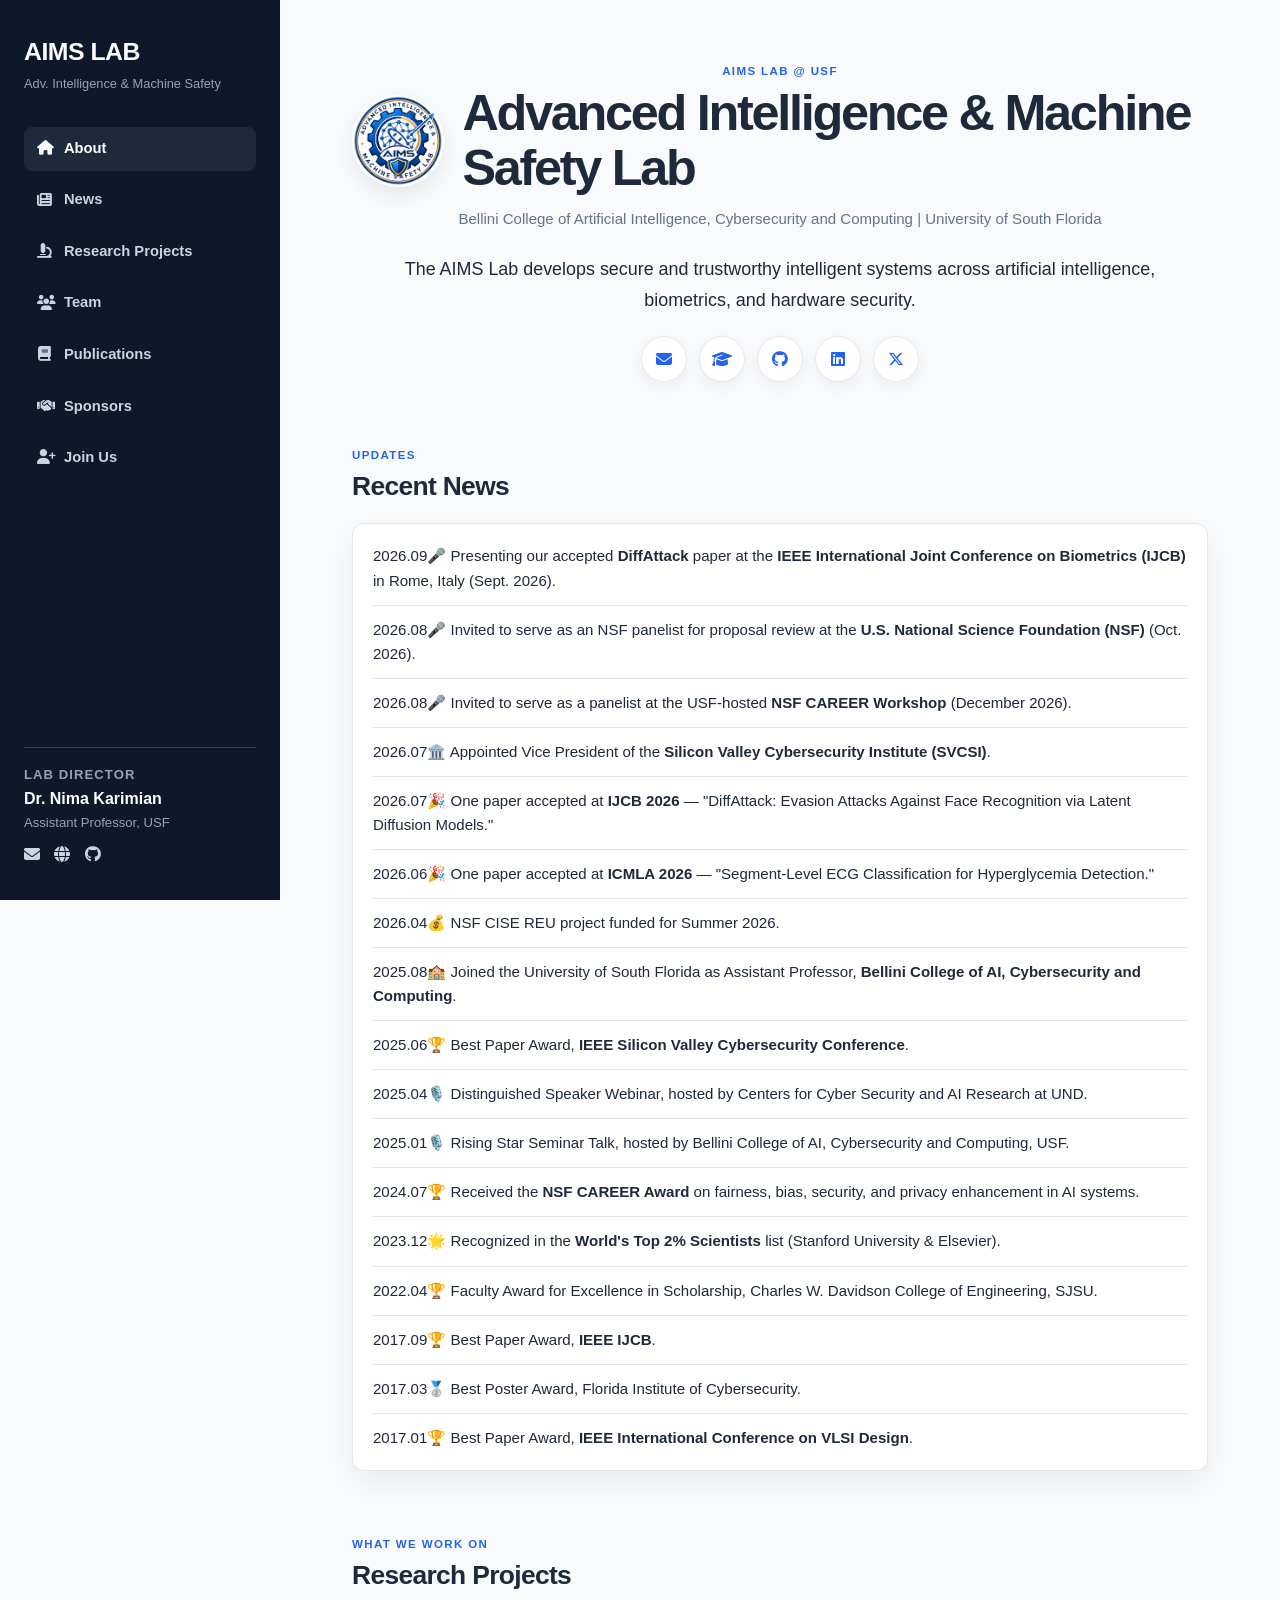
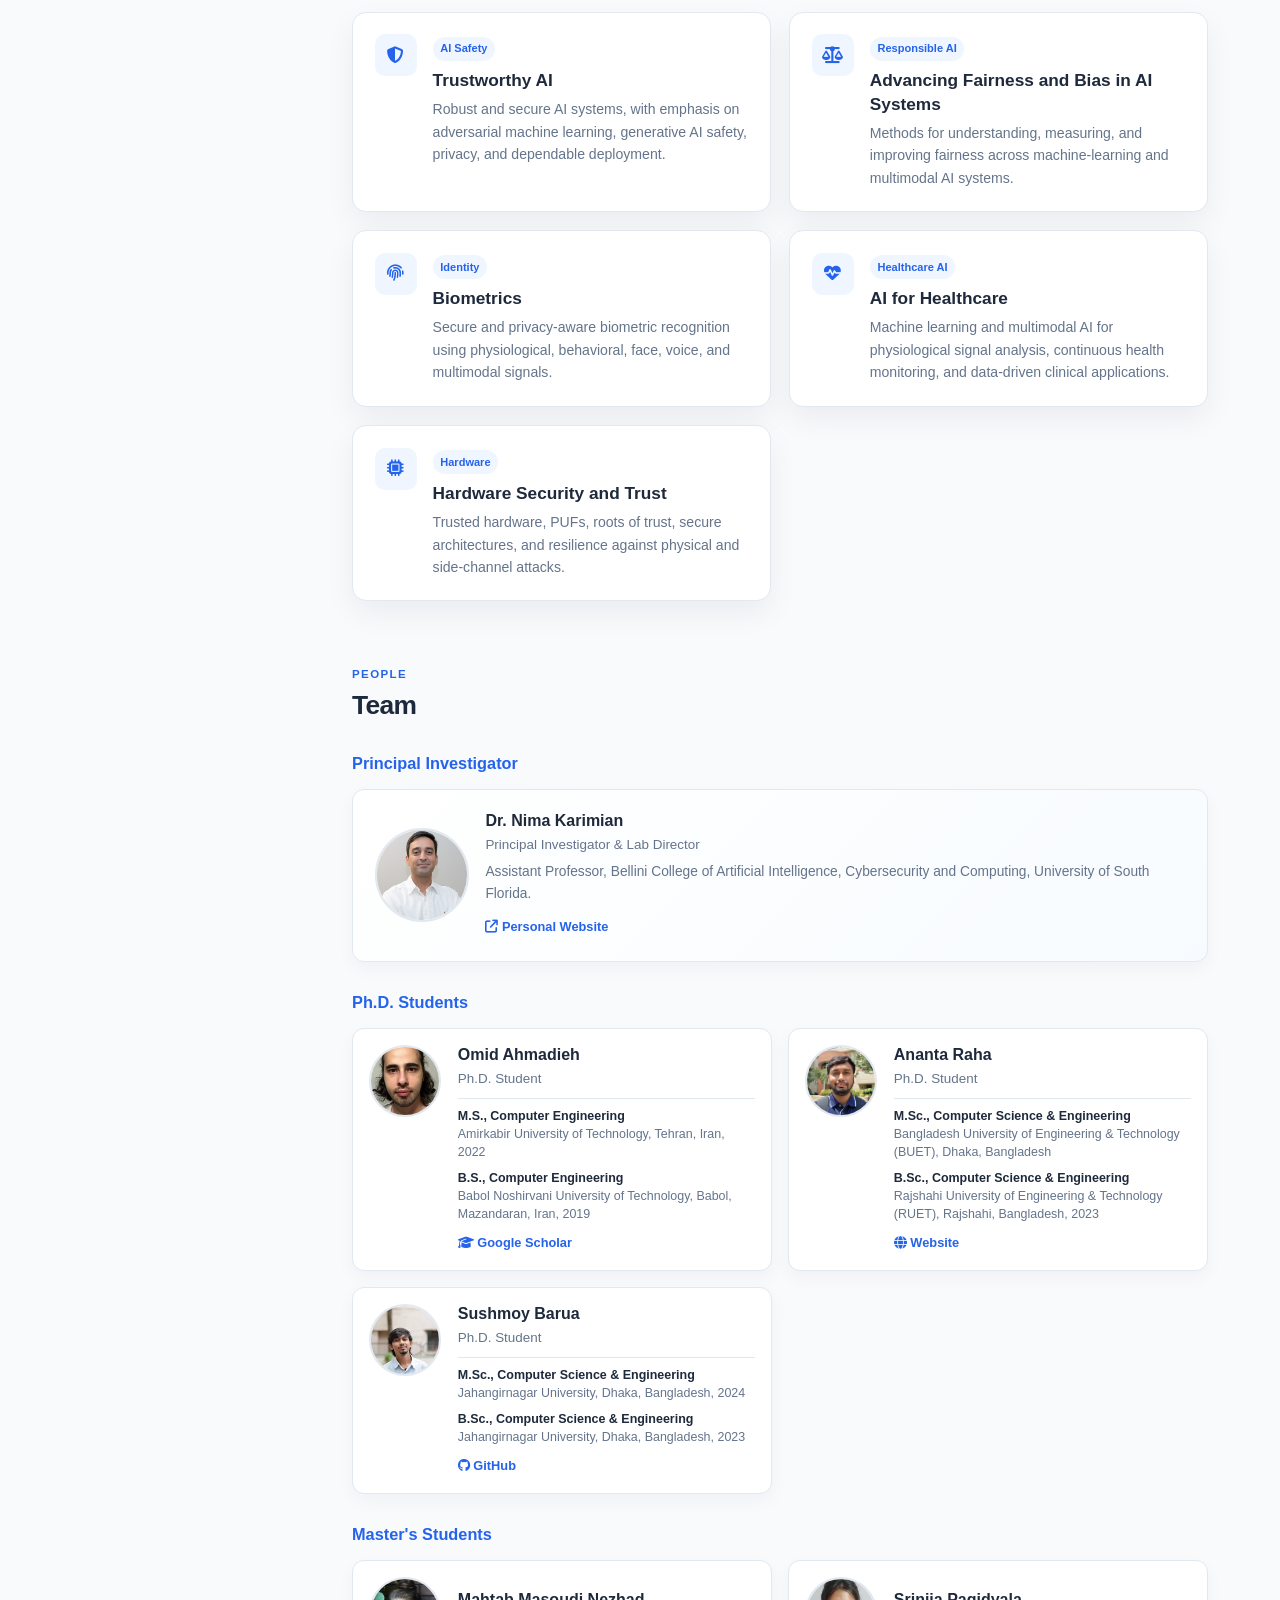
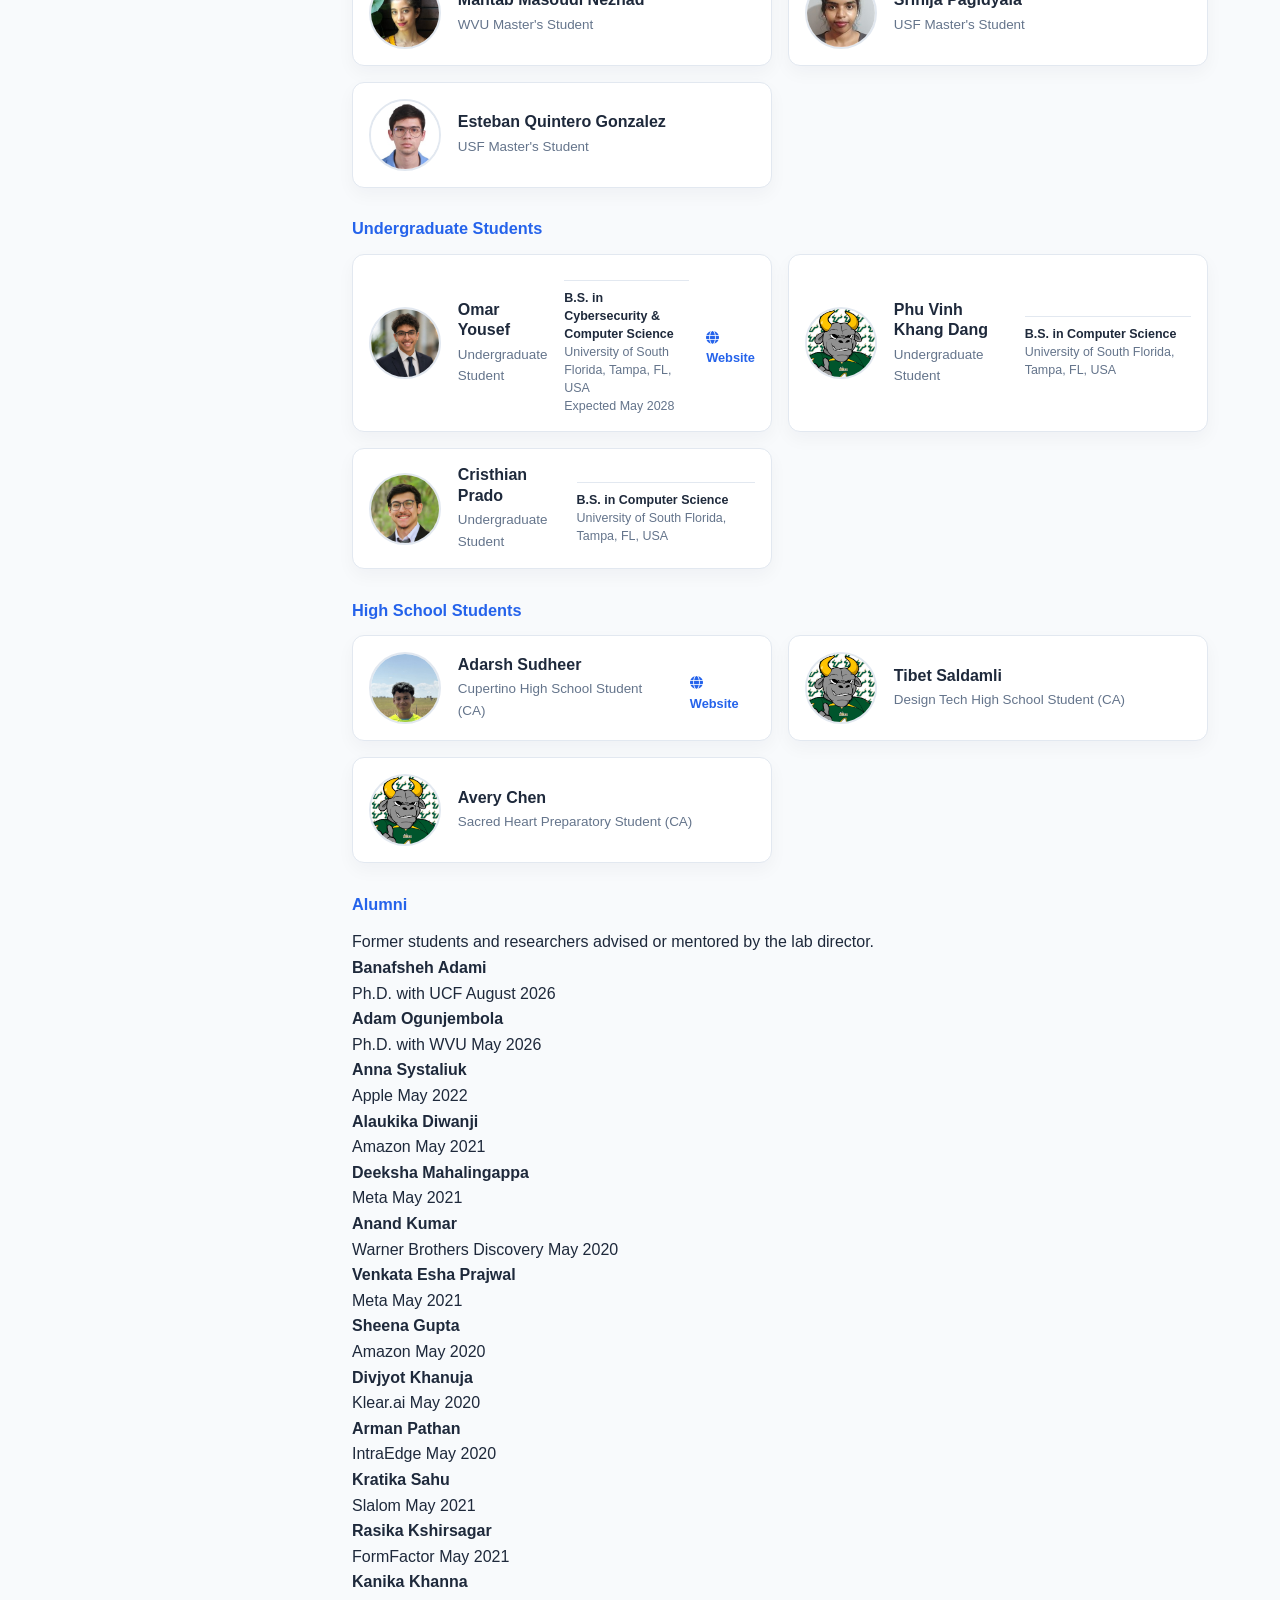
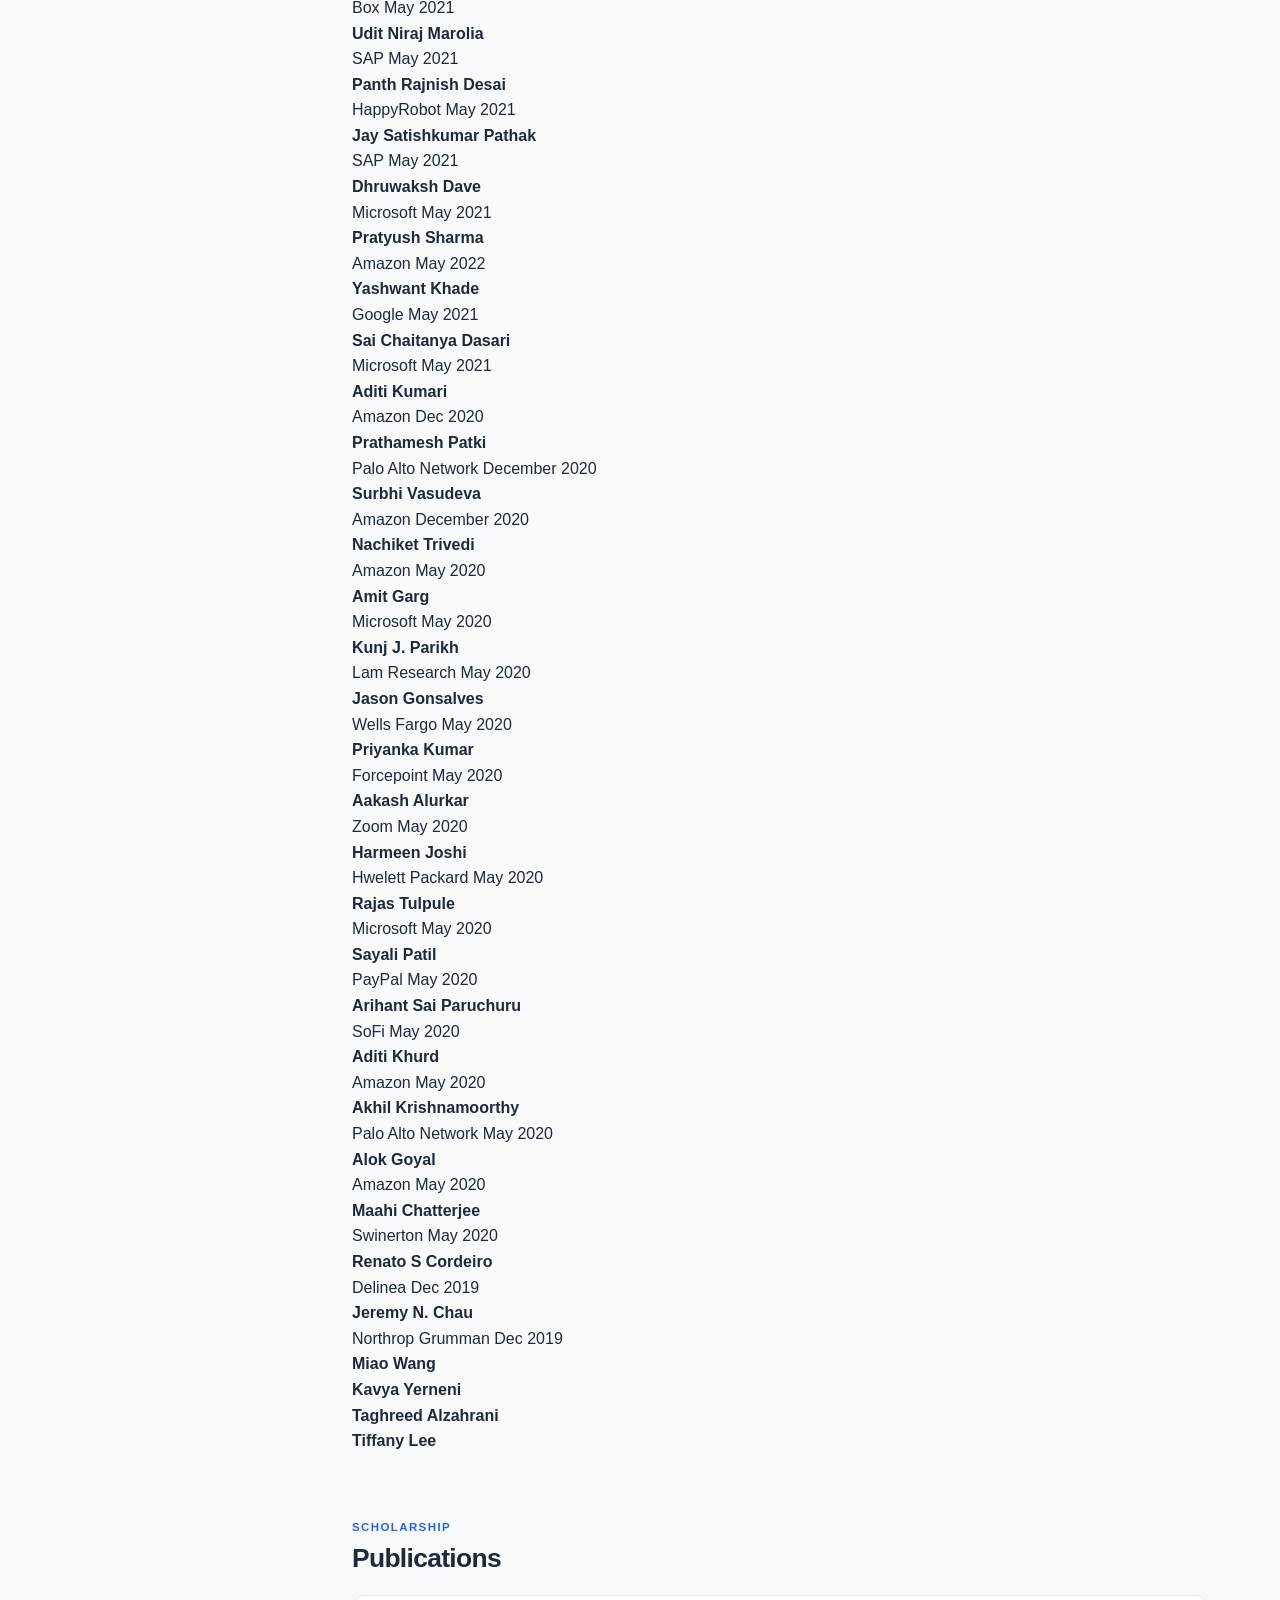
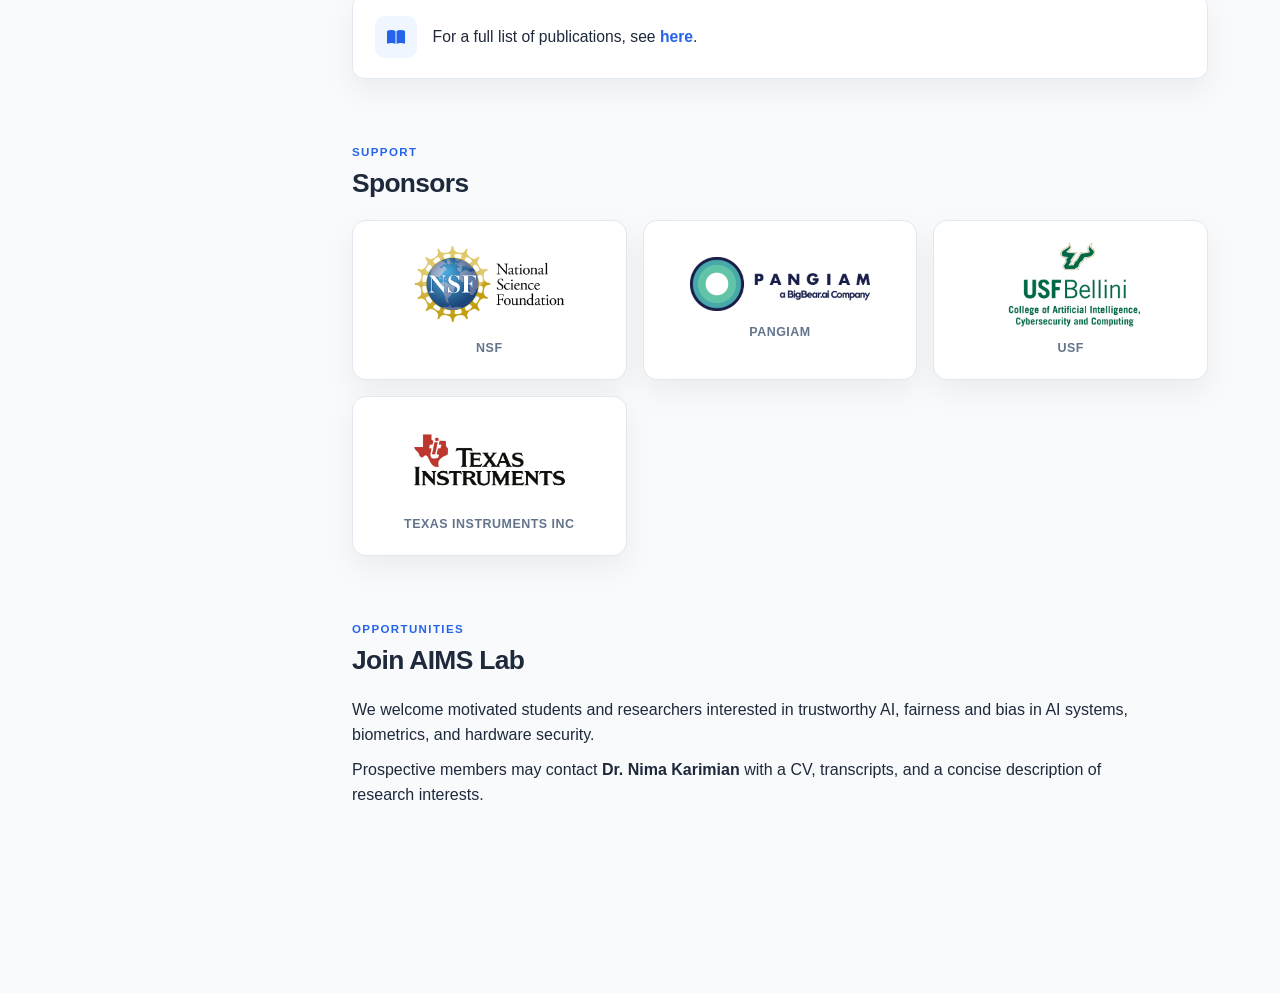
==== index.html @ 018aaa6a "Add website link for Adarsh Sudheer Added a link to Adarsh Sudheer's personal website in the profile" ====
<!DOCTYPE html>
<html lang="en">
<head>
  <meta charset="UTF-8" />
  <meta name="viewport" content="width=device-width, initial-scale=1.0" />
  <title>AIMS Lab | Advanced Intelligence & Machine Safety Lab</title>
  <meta name="description" content="AIMS Lab at the University of South Florida — research in trustworthy AI, AI fairness, biometrics, and hardware security." />
  <link rel="canonical" href="https://aimsgroups.github.io/" />
  <link rel="stylesheet" href="style.css" />
  <link rel="stylesheet" href="https://cdnjs.cloudflare.com/ajax/libs/font-awesome/6.5.0/css/all.min.css" />
</head>
<body>
  <aside class="sidebar">
    <div>
      <div class="brand">
        <h2>AIMS LAB</h2>
        <p>Adv. Intelligence &amp; Machine Safety</p>
      </div>

      <nav class="nav-menu">
        <a href="#about" class="active"><i class="fa-solid fa-house"></i> About</a>
        <a href="#news"><i class="fa-solid fa-newspaper"></i> News</a>
        <a href="#research"><i class="fa-solid fa-microscope"></i> Research Projects</a>
        <a href="#team"><i class="fa-solid fa-users"></i> Team</a>
        <a href="#publications"><i class="fa-solid fa-book"></i> Publications</a>
        <a href="#sponsors"><i class="fa-solid fa-handshake"></i> Sponsors</a>
        <a href="#join"><i class="fa-solid fa-user-plus"></i> Join Us</a>
      </nav>
    </div>

    <div class="pi-card">
      <p class="pi-title">LAB DIRECTOR</p>
      <h3>Dr. Nima Karimian</h3>
      <p>Assistant Professor, USF</p>
      <div class="pi-links">
        <a href="mailto:nkarimian@usf.edu" title="Email"><i class="fa-solid fa-envelope"></i></a>
        <a href="https://karimiannima.github.io/" target="_blank" rel="noopener" title="Website"><i class="fa-solid fa-globe"></i></a>
        <a href="https://github.com/karimiannima" target="_blank" rel="noopener" title="GitHub"><i class="fa-brands fa-github"></i></a>
      </div>
    </div>
  </aside>

  <main class="main-content">
    <section id="about" class="section hero-section">
      <p class="eyebrow">AIMS LAB @ USF</p>
    
      <div class="hero-title-row">
        <img
          src="assets/Logo.png"
          alt="AIMS Lab circular logo"
          class="hero-title-logo"
        />
        <h1 class="page-title">Advanced Intelligence &amp; Machine Safety Lab</h1>
      </div>
    
      <p class="institution">
        Bellini College of Artificial Intelligence, Cybersecurity and Computing |
        University of South Florida
      </p>
    
      <p class="lead-text">
        The AIMS Lab develops secure and trustworthy intelligent systems across
        artificial intelligence, biometrics, and hardware security.
      </p>
    
      <div class="socials">
        <a href="mailto:nkarimian@usf.edu" title="Email">
          <i class="fa-solid fa-envelope"></i>
        </a>
    
        <a href="https://scholar.google.com/citations?user=g5M7N9UAAAAJ&hl=en&oi=ao/"
           target="_blank"
           rel="noopener"
           title="Google Scholar">
          <i class="fa-solid fa-graduation-cap"></i>
        </a>
    
        <a href="https://github.com/AIMSgroups/"
           target="_blank"
           rel="noopener"
           title="GitHub">
          <i class="fa-brands fa-github"></i>
        </a>
    
        <a href="https://www.linkedin.com/in/nima-karimian-2966ba53/"
           target="_blank"
           rel="noopener"
           title="LinkedIn">
          <i class="fa-brands fa-linkedin"></i>
        </a>
    
        <a href="https://x.com/"
           target="_blank"
           rel="noopener"
           title="X / Twitter">
          <i class="fa-brands fa-x-twitter"></i>
        </a>
      </div>
    </section>
    
    <section id="news" class="section">
      <div class="section-heading">
        <span class="section-kicker">Updates</span>
        <h2>Recent News</h2>
      </div>
      <ul class="news-list">
          <li><span class="news-date">2026.09</span>🎤 Presenting our accepted <b>DiffAttack</b> paper at the <b>IEEE International Joint Conference on Biometrics (IJCB)</b> in Rome, Italy (Sept. 2026).</li>
          <li><span class="news-date">2026.08</span>🎤 Invited to serve as an NSF panelist for proposal review at the <b>U.S. National Science Foundation (NSF)</b> (Oct. 2026).</li>
          <li><span class="news-date">2026.08</span>🎤 Invited to serve as a panelist at the USF-hosted <b>NSF CAREER Workshop</b> (December 2026).</li>
          <li><span class="news-date">2026.07</span>🏛️ Appointed Vice President of the <b>Silicon Valley Cybersecurity Institute (SVCSI)</b>.</li>
          <li><span class="news-date">2026.07</span>🎉 One paper accepted at <b>IJCB 2026</b> — "DiffAttack: Evasion Attacks Against Face Recognition via Latent Diffusion Models."</li>
          <li><span class="news-date">2026.06</span>🎉 One paper accepted at <b>ICMLA 2026</b> — "Segment-Level ECG Classification for Hyperglycemia Detection."</li>
          <li><span class="news-date">2026.04</span>💰 NSF CISE REU project funded for Summer 2026.</li>
          <li><span class="news-date">2025.08</span>🏫 Joined the University of South Florida as Assistant Professor, <b>Bellini College of AI, Cybersecurity and Computing</b>.</li>
          <li><span class="news-date">2025.06</span>🏆 Best Paper Award, <b>IEEE Silicon Valley Cybersecurity Conference</b>.</li>
          <li><span class="news-date">2025.04</span>🎙️ Distinguished Speaker Webinar, hosted by Centers for Cyber Security and AI Research at UND.</li>
          <li><span class="news-date">2025.01</span>🎙️ Rising Star Seminar Talk, hosted by Bellini College of AI, Cybersecurity and Computing, USF.</li>
          <li><span class="news-date">2024.07</span>🏆 Received the <b>NSF CAREER Award</b> on fairness, bias, security, and privacy enhancement in AI systems.</li>
          <li><span class="news-date">2023.12</span>🌟 Recognized in the <b>World's Top 2% Scientists</b> list (Stanford University & Elsevier).</li>
          <li><span class="news-date">2022.04</span>🏆 Faculty Award for Excellence in Scholarship, Charles W. Davidson College of Engineering, SJSU.</li>
          <li><span class="news-date">2017.09</span>🏆 Best Paper Award, <b>IEEE IJCB</b>.</li>
          <li><span class="news-date">2017.03</span>🥈 Best Poster Award, Florida Institute of Cybersecurity.</li>
          <li><span class="news-date">2017.01</span>🏆 Best Paper Award, <b>IEEE International Conference on VLSI Design</b>.</li>
      </ul>
    </section>

    <section id="research" class="section">
      <div class="section-heading">
        <span class="section-kicker">What we work on</span>
        <h2>Research Projects</h2>
      </div>
      <div class="research-grid">
        <article class="research-card">
          <div class="research-icon"><i class="fa-solid fa-shield-halved"></i></div>
          <div>
            <span class="badge">AI Safety</span>
            <h3>Trustworthy AI</h3>
            <p>Robust and secure AI systems, with emphasis on adversarial machine learning, generative AI safety, privacy, and dependable deployment.</p>
          </div>
        </article>

        <article class="research-card">
          <div class="research-icon"><i class="fa-solid fa-scale-balanced"></i></div>
          <div>
            <span class="badge">Responsible AI</span>
            <h3>Advancing Fairness and Bias in AI Systems</h3>
            <p>Methods for understanding, measuring, and improving fairness across machine-learning and multimodal AI systems.</p>
          </div>
        </article>

        <article class="research-card">
          <div class="research-icon"><i class="fa-solid fa-fingerprint"></i></div>
          <div>
            <span class="badge">Identity</span>
            <h3>Biometrics</h3>
            <p>Secure and privacy-aware biometric recognition using physiological, behavioral, face, voice, and multimodal signals.</p>
          </div>
        </article>

          <article class="research-card">
            <div class="research-icon"><i class="fa-solid fa-heart-pulse"></i></div>
            <div>
              <span class="badge">Healthcare AI</span>
              <h3>AI for Healthcare</h3>
              <p>Machine learning and multimodal AI for physiological signal analysis, continuous health monitoring, and data-driven clinical applications.</p>
            </div>
          </article>

        <article class="research-card">
          <div class="research-icon"><i class="fa-solid fa-microchip"></i></div>
          <div>
            <span class="badge">Hardware</span>
            <h3>Hardware Security and Trust</h3>
            <p>Trusted hardware, PUFs, roots of trust, secure architectures, and resilience against physical and side-channel attacks.</p>
          </div>
        </article>
      </div>
    </section>

    <section id="team" class="section">
      <div class="section-heading">
        <span class="section-kicker">People</span>
        <h2>Team</h2>
      </div>

      <h3 class="subsection-title">Principal Investigator</h3>
      <article class="profile-card pi-profile">
        <img src="assets/nima-karimian.jpg" alt="Dr. Nima Karimian" class="member-photo member-photo-large" onerror="this.src='assets/placeholder.jpg'" />
        <div class="member-info">
          <h3>Dr. Nima Karimian</h3>
          <p class="member-role">Principal Investigator &amp; Lab Director</p>
          <p class="member-bio">Assistant Professor, Bellini College of Artificial Intelligence, Cybersecurity and Computing, University of South Florida.</p>
          <a href="https://karimiannima.github.io/" target="_blank" rel="noopener" class="member-link"><i class="fa-solid fa-arrow-up-right-from-square"></i> Personal Website</a>
        </div>
      </article>

      <h3 class="subsection-title">Ph.D. Students</h3>
      <div class="team-grid phd-grid">
        <article class="profile-card student-profile-card">
          <img src="assets/omid.jpg" alt="Omid Ahmadieh" class="member-photo" onerror="this.src='assets/placeholder.jpg'" />
          <div class="member-info">
            <h3>Omid Ahmadieh</h3>
            <p class="member-role">Ph.D. Student</p>
            <div class="member-education">
              <p><strong>M.S., Computer Engineering</strong><br>Amirkabir University of Technology, Tehran, Iran, 2022</p>
              <p><strong>B.S., Computer Engineering</strong><br>Babol Noshirvani University of Technology, Babol, Mazandaran, Iran, 2019</p>
            </div>
            <div class="member-links">
              <a href="https://scholar.google.com/citations?user=qTDYj0QAAAAJ&hl=en&oi=ao" target="_blank" rel="noopener" class="member-link">
                <i class="fa-solid fa-graduation-cap"></i> Google Scholar
              </a>
            </div>
          </div>
        </article>

        <article class="profile-card student-profile-card">
          <img src="assets/AnantaRaha.jpg" alt="Ananta Raha" class="member-photo" onerror="this.src='assets/placeholder.jpg'" />
          <div class="member-info">
            <h3>Ananta Raha</h3>
            <p class="member-role">Ph.D. Student</p>
            <div class="member-education">
              <p><strong>M.Sc., Computer Science &amp; Engineering</strong><br>Bangladesh University of Engineering &amp; Technology (BUET), Dhaka, Bangladesh </p>
              <p><strong>B.Sc., Computer Science &amp; Engineering</strong><br>Rajshahi University of Engineering &amp; Technology (RUET), Rajshahi, Bangladesh, 2023</p>
            </div>
            <div class="member-links">
              <a href="https://anantaraha.com/" target="_blank" rel="noopener" class="member-link">
                <i class="fa-solid fa-globe"></i> Website
              </a>
            </div>
          </div>
        </article>

        <article class="profile-card student-profile-card">
          <img src="assets/sushmoy.jpg" alt="Sushmoy Barua" class="member-photo" onerror="this.src='assets/placeholder.jpg'" />
          <div class="member-info">
            <h3>Sushmoy Barua</h3>
            <p class="member-role">Ph.D. Student</p>
            <div class="member-education">
              <p><strong>M.Sc., Computer Science &amp; Engineering</strong><br>Jahangirnagar University, Dhaka, Bangladesh, 2024</p>
              <p><strong>B.Sc., Computer Science &amp; Engineering</strong><br>Jahangirnagar University, Dhaka, Bangladesh, 2023</p>
            </div>
            <div class="member-links">
              <a href="https://github.com/JUCSERahull337" target="_blank" rel="noopener" class="member-link">
                <i class="fa-brands fa-github"></i> GitHub
              </a>
            </div>
          </div>
        </article>
      </div>

      <h3 class="subsection-title">Master's Students</h3>
      <div class="team-grid">
        <article class="profile-card">
          <img src="assets/mahtab.jpg" alt="Mahtab Masoudi Nezhad" class="member-photo" onerror="this.src='assets/placeholder.jpg'" />
          <div class="member-info"><h3>Mahtab Masoudi Nezhad</h3><p class="member-role">WVU Master's Student</p></div>
        </article>
        <article class="profile-card">
          <img src="assets/srinija.jpg" alt="Srinija Pagidyala" class="member-photo" onerror="this.src='assets/placeholder.jpg'" />
          <div class="member-info"><h3>Srinija Pagidyala</h3><p class="member-role">USF Master's Student</p></div>
        </article>
        <article class="profile-card">
          <img src="assets/esteban.jpg" alt="Esteban Quintero Gonzalez" class="member-photo" onerror="this.src='assets/placeholder.jpg'" />
          <div class="member-info"><h3>Esteban Quintero Gonzalez</h3><p class="member-role">USF Master's Student</p></div>
        </article>
      </div>


     <h3 class="subsection-title">Undergraduate Students</h3>
      <div class="team-grid">
      
        <article class="profile-card">
          <img src="assets/omar.jpg" alt="Omar Yousef" class="member-photo" onerror="this.src='assets/placeholder.jpg'" />
          <div class="member-info">
            <h3>Omar Yousef</h3>
            <p class="member-role">Undergraduate Student</p>
          </div>
          <div class="member-education">
            <p>
              <strong>B.S. in Cybersecurity &amp; Computer Science</strong><br>
              University of South Florida, Tampa, FL, USA<br>
              Expected May 2028
            </p>
          </div>
          <div class="member-links">
            <a href="https://www.omaryousef.com/" target="_blank" rel="noopener noreferrer" class="member-link">
              <i class="fa-solid fa-globe"></i> Website
            </a>
          </div>
        </article>
      
        <article class="profile-card">
          <img src="assets/mascot.png" alt="Phu Vinh Khang Dang" class="member-photo" onerror="this.src='assets/placeholder.jpg'" />
          <div class="member-info">
            <h3>Phu Vinh Khang Dang</h3>
            <p class="member-role">Undergraduate Student</p>
          </div>
          <div class="member-education">
            <p>
              <strong>B.S. in Computer Science</strong><br>
              University of South Florida, Tampa, FL, USA
            </p>
          </div>
        </article>
      
        <article class="profile-card">
          <img src="assets/Cristhian.jpg" alt="Cristhian Prado" class="member-photo" onerror="this.src='assets/placeholder.jpg'" />
          <div class="member-info">
            <h3>Cristhian Prado</h3>
            <p class="member-role">Undergraduate Student</p>
          </div>
          <div class="member-education">
            <p>
              <strong>B.S. in Computer Science</strong><br>
              University of South Florida, Tampa, FL, USA
            </p>
          </div>
        </article>
      
      </div>

      
      <h3 class="subsection-title">High School Students</h3>
      <div class="team-grid">
        <article class="profile-card">
          <img src="assets/adarsh.jpg" alt="Adarsh Sudheer" class="member-photo" onerror="this.src='assets/placeholder.jpg'" />
          <div class="member-info"><h3>Adarsh Sudheer</h3><p class="member-role">Cupertino High School Student (CA)</p></div>
          <div class="member-links">
              <a href="https://adarshsudheer09.github.io/" target="_blank" rel="noopener" class="member-link">
                <i class="fa-solid fa-globe"></i> Website
              </a>
            </div>
        </article>
        <article class="profile-card">
          <img src="assets/mascot.png" alt="Tibet Saldamli" class="member-photo" onerror="this.src='assets/placeholder.jpg'" />
          <div class="member-info"><h3>Tibet Saldamli</h3><p class="member-role">Design Tech High School Student (CA) </p></div>
        </article>
        <article class="profile-card">
          <img src="assets/mascot.png" alt="Avery Chen" class="member-photo" onerror="this.src='assets/placeholder.jpg'" />
          <div class="member-info"><h3>Avery Chen</h3><p class="member-role">Sacred Heart Preparatory Student (CA)</p></div>
        </article>
      </div>

      <h3 class="subsection-title">Alumni</h3>
      <p class="alumni-intro">Former students and researchers advised or mentored by the lab director.</p>
      <div class="alumni-grid">
        <article class="alumni-card">
          <h4>Banafsheh Adami</h4>
          <div class="alumni-meta">
            <span class="alumni-org">Ph.D. with UCF</span>
            <span class="alumni-date">August 2026</span>
          </div>
        </article>
        <article class="alumni-card">
          <h4>Adam Ogunjembola</h4>
          <div class="alumni-meta">
            <span class="alumni-org">Ph.D. with WVU</span>
            <span class="alumni-date">May 2026</span>
          </div>
        </article>
        <article class="alumni-card">
          <h4>Anna Systaliuk</h4>
          <div class="alumni-meta">
            <span class="alumni-org">Apple</span>
            <span class="alumni-date">May 2022</span>
          </div>
        </article>
        <article class="alumni-card">
          <h4>Alaukika Diwanji</h4>
          <div class="alumni-meta">
            <span class="alumni-org">Amazon</span>
            <span class="alumni-date">May 2021</span>
          </div>
        </article>
        <article class="alumni-card">
          <h4>Deeksha Mahalingappa</h4>
          <div class="alumni-meta">
            <span class="alumni-org">Meta</span>
            <span class="alumni-date">May 2021</span>
          </div>
        </article>
        <article class="alumni-card">
          <h4>Anand Kumar</h4>
          <div class="alumni-meta">
            <span class="alumni-org">Warner Brothers Discovery</span>
            <span class="alumni-date">May 2020</span>
          </div>
        </article>
        <article class="alumni-card">
          <h4>Venkata Esha Prajwal</h4>
          <div class="alumni-meta">
            <span class="alumni-org">Meta</span>
            <span class="alumni-date">May 2021</span>
          </div>
        </article>
        <article class="alumni-card">
          <h4>Sheena Gupta</h4>
          <div class="alumni-meta">
            <span class="alumni-org">Amazon</span>
            <span class="alumni-date">May 2020</span>
          </div>
        </article>
        <article class="alumni-card">
          <h4>Divjyot Khanuja</h4>
          <div class="alumni-meta">
            <span class="alumni-org">Klear.ai</span>
            <span class="alumni-date">May 2020</span>
          </div>
        </article>
        <article class="alumni-card">
          <h4>Arman Pathan</h4>
          <div class="alumni-meta">
            <span class="alumni-org">IntraEdge</span>
            <span class="alumni-date">May 2020</span>
          </div>
        </article>
        <article class="alumni-card">
          <h4>Kratika Sahu</h4>
          <div class="alumni-meta">
            <span class="alumni-org">Slalom</span>
            <span class="alumni-date">May 2021</span>
          </div>
        </article>
        <article class="alumni-card">
          <h4>Rasika Kshirsagar</h4>
          <div class="alumni-meta">
            <span class="alumni-org">FormFactor</span>
            <span class="alumni-date">May 2021</span>
          </div>
        </article>
        <article class="alumni-card">
          <h4>Kanika Khanna</h4>
          <div class="alumni-meta">
            <span class="alumni-org">Box</span>
            <span class="alumni-date">May 2021</span>
          </div>
        </article>
        <article class="alumni-card">
          <h4>Udit Niraj Marolia</h4>
          <div class="alumni-meta">
            <span class="alumni-org">SAP</span>
            <span class="alumni-date">May 2021</span>
          </div>
        </article>
        <article class="alumni-card">
          <h4>Panth Rajnish Desai</h4>
          <div class="alumni-meta">
            <span class="alumni-org">HappyRobot</span>
            <span class="alumni-date">May 2021</span>
          </div>
        </article>
        <article class="alumni-card">
          <h4>Jay Satishkumar Pathak</h4>
          <div class="alumni-meta">
            <span class="alumni-org">SAP</span>
            <span class="alumni-date">May 2021</span>
          </div>
        </article>
        <article class="alumni-card">
          <h4>Dhruwaksh Dave</h4>
          <div class="alumni-meta">
            <span class="alumni-org">Microsoft</span>
            <span class="alumni-date">May 2021</span>
          </div>
        </article>
        <article class="alumni-card">
          <h4>Pratyush Sharma</h4>
          <div class="alumni-meta">
            <span class="alumni-org">Amazon</span>
            <span class="alumni-date">May 2022</span>
          </div>
        </article>
        <article class="alumni-card">
          <h4>Yashwant Khade</h4>
          <div class="alumni-meta">
            <span class="alumni-org">Google</span>
            <span class="alumni-date">May 2021</span>
          </div>
        </article>
        <article class="alumni-card">
          <h4>Sai Chaitanya Dasari</h4>
          <div class="alumni-meta">
            <span class="alumni-org">Microsoft</span>
            <span class="alumni-date">May 2021</span>
          </div>
        </article>
        <article class="alumni-card">
          <h4>Aditi Kumari</h4>
          <div class="alumni-meta">
            <span class="alumni-org">Amazon</span>
            <span class="alumni-date">Dec 2020</span>
          </div>
        </article>
        <article class="alumni-card">
          <h4>Prathamesh Patki</h4>
          <div class="alumni-meta">
            <span class="alumni-org">Palo Alto Network</span>
            <span class="alumni-date">December 2020</span>
          </div>
        </article>
        <article class="alumni-card">
          <h4>Surbhi Vasudeva</h4>
          <div class="alumni-meta">
            <span class="alumni-org">Amazon</span>
            <span class="alumni-date">December 2020</span>
          </div>
        </article>
        <article class="alumni-card">
          <h4>Nachiket Trivedi</h4>
          <div class="alumni-meta">
            <span class="alumni-org">Amazon</span>
            <span class="alumni-date">May 2020</span>
          </div>
        </article>
        <article class="alumni-card">
          <h4>Amit Garg</h4>
          <div class="alumni-meta">
            <span class="alumni-org">Microsoft</span>
            <span class="alumni-date">May 2020</span>
          </div>
        </article>
        <article class="alumni-card">
          <h4>Kunj J. Parikh</h4>
          <div class="alumni-meta">
            <span class="alumni-org">Lam Research</span>
            <span class="alumni-date">May 2020</span>
          </div>
        </article>
        <article class="alumni-card">
          <h4>Jason Gonsalves</h4>
          <div class="alumni-meta">
            <span class="alumni-org">Wells Fargo</span>
            <span class="alumni-date">May 2020</span>
          </div>
        </article>
        <article class="alumni-card">
          <h4>Priyanka Kumar</h4>
          <div class="alumni-meta">
            <span class="alumni-org">Forcepoint</span>
            <span class="alumni-date">May 2020</span>
          </div>
        </article>
        <article class="alumni-card">
          <h4>Aakash Alurkar</h4>
          <div class="alumni-meta">
            <span class="alumni-org">Zoom</span>
            <span class="alumni-date">May 2020</span>
          </div>
        </article>
        <article class="alumni-card">
          <h4>Harmeen Joshi</h4>
          <div class="alumni-meta">
            <span class="alumni-org">Hwelett Packard</span>
            <span class="alumni-date">May 2020</span>
          </div>
        </article>
        <article class="alumni-card">
          <h4>Rajas Tulpule</h4>
          <div class="alumni-meta">
            <span class="alumni-org">Microsoft</span>
            <span class="alumni-date">May 2020</span>
          </div>
        </article>
        <article class="alumni-card">
          <h4>Sayali Patil</h4>
          <div class="alumni-meta">
            <span class="alumni-org">PayPal</span>
            <span class="alumni-date">May 2020</span>
          </div>
        </article>
        <article class="alumni-card">
          <h4>Arihant Sai Paruchuru</h4>
          <div class="alumni-meta">
            <span class="alumni-org">SoFi</span>
            <span class="alumni-date">May 2020</span>
          </div>
        </article>
        <article class="alumni-card">
          <h4>Aditi Khurd</h4>
          <div class="alumni-meta">
            <span class="alumni-org">Amazon</span>
            <span class="alumni-date">May 2020</span>
          </div>
        </article>
        <article class="alumni-card">
          <h4>Akhil Krishnamoorthy</h4>
          <div class="alumni-meta">
            <span class="alumni-org">Palo Alto Network</span>
            <span class="alumni-date">May 2020</span>
          </div>
        </article>
        <article class="alumni-card">
          <h4>Alok Goyal</h4>
          <div class="alumni-meta">
            <span class="alumni-org">Amazon</span>
            <span class="alumni-date">May 2020</span>
          </div>
        </article>
        <article class="alumni-card">
          <h4>Maahi Chatterjee</h4>
          <div class="alumni-meta">
            <span class="alumni-org">Swinerton</span>
            <span class="alumni-date">May 2020</span>
          </div>
        </article>
        <article class="alumni-card">
          <h4>Renato S Cordeiro</h4>
          <div class="alumni-meta">
            <span class="alumni-org">Delinea</span>
            <span class="alumni-date">Dec 2019</span>
          </div>
        </article>
        <article class="alumni-card">
          <h4>Jeremy N. Chau</h4>
          <div class="alumni-meta">
            <span class="alumni-org">Northrop Grumman</span>
            <span class="alumni-date">Dec 2019</span>
          </div>
        </article>
        <article class="alumni-card">
          <h4>Miao Wang</h4>
          <div class="alumni-meta">
            
          </div>
        </article>
        <article class="alumni-card">
          <h4>Kavya Yerneni</h4>
          <div class="alumni-meta">
            
          </div>
        </article>
        <article class="alumni-card">
          <h4>Taghreed Alzahrani</h4>
          <div class="alumni-meta">
            
          </div>
        </article>
        <article class="alumni-card">
          <h4>Tiffany Lee</h4>
          <div class="alumni-meta">
            
          </div>
        </article>
      </div>
    </section>

    <section id="publications" class="section publication-reference">
      <div class="section-heading">
        <span class="section-kicker">Scholarship</span>
        <h2>Publications</h2>
      </div>
      <div class="reference-card">
        <div class="reference-icon"><i class="fa-solid fa-book-open"></i></div>
        <p>For a full list of publications, see <a href="https://karimiannima.github.io/" target="_blank" rel="noopener">here</a>.</p>
      </div>
    </section>

    <section id="sponsors" class="section">
      <div class="section-heading">
        <span class="section-kicker">Support</span>
        <h2>Sponsors</h2>
      </div>
      <div class="sponsor-grid">
        <a class="sponsor-tile" href="https://www.nsf.gov/" target="_blank" rel="noopener" aria-label="U.S. National Science Foundation">
          <img src="assets/nsf-logo.png" alt="NSF logo" />
          <span>NSF</span>
        </a>
        <a class="sponsor-tile" href="https://pangiam.com/" target="_blank" rel="noopener" aria-label="Pangiam">
          <img src="assets/pangiam.png" alt="Pangiam logo" />
          <span>Pangiam</span>
        </a>
        <a class="sponsor-tile" href="https://www.usf.edu/" target="_blank" rel="noopener" aria-label="University of South Florida">
          <img src="assets/usf.png" alt="University of South Florida logo" />
          <span>USF</span>
        </a>
         <a class="sponsor-tile" href="https://TI.com/" target="_blank" rel="noopener" aria-label="TI">
          <img src="assets/TI.jpg" alt="TI logo" />
          <span>Texas Instruments Inc</span>
        </a>
      </div>
    </section>

    <section id="join" class="section join-section">
      <div class="section-heading">
        <span class="section-kicker">Opportunities</span>
        <h2>Join AIMS Lab</h2>
      </div>
      <p>We welcome motivated students and researchers interested in trustworthy AI, fairness and bias in AI systems, biometrics, and hardware security.</p>
      <p>Prospective members may contact <strong>Dr. Nima Karimian</strong> with a CV, transcripts, and a concise description of research interests.</p>
    </section>
  </main>

  <script src="script.js"></script>
</body>
</html>
---- style.css ----
:root {
  --sidebar-bg: #0f172a;
  --sidebar-hover: #1e293b;
  --bg: #f8fafc;
  --panel: #ffffff;
  --text: #1e293b;
  --muted: #64748b;
  --primary: #2563eb;
  --primary-soft: #eff6ff;
  --border: #e2e8f0;
  --shadow: 0 12px 30px rgba(15, 23, 42, 0.06);
}

* { box-sizing: border-box; margin: 0; padding: 0; }
html { scroll-behavior: smooth; }
body {
  font-family: -apple-system, BlinkMacSystemFont, "Segoe UI", Roboto, Helvetica, Arial, sans-serif;
  display: flex;
  background: var(--bg);
  color: var(--text);
  line-height: 1.6;
}

.sidebar {
  width: 280px;
  min-height: 100vh;
  height: 100vh;
  position: sticky;
  top: 0;
  background: var(--sidebar-bg);
  color: #fff;
  padding: 2rem 1.5rem;
  display: flex;
  flex-direction: column;
  justify-content: space-between;
}
.brand h2 { font-size: 1.55rem; letter-spacing: -0.02em; }
.brand p { font-size: 0.8rem; color: #94a3b8; margin: 0.15rem 0 2rem; }
.nav-menu { display: flex; flex-direction: column; gap: 0.45rem; }
.nav-menu a {
  color: #cbd5e1;
  text-decoration: none;
  padding: 0.65rem 0.8rem;
  border-radius: 8px;
  font-weight: 600;
  font-size: 0.92rem;
  display: flex;
  align-items: center;
  gap: 0.7rem;
}
.nav-menu a i { width: 16px; text-align: center; }
.nav-menu a:hover, .nav-menu a.active { background: var(--sidebar-hover); color: #fff; }

.pi-card { padding-top: 1rem; border-top: 1px solid #334155; }
.pi-title { font-size: 0.68rem; color: #94a3b8; font-weight: 800; letter-spacing: 0.08em; }
.pi-card h3 { font-size: 1rem; margin-top: 0.1rem; }
.pi-card p { font-size: 0.82rem; color: #94a3b8; }
.pi-links { display: flex; gap: 0.9rem; margin-top: 0.6rem; }
.pi-links a { color: #cbd5e1; }
.pi-links a:hover { color: #fff; }

.main-content { flex: 1; width: calc(100% - 280px); max-width: 1120px; padding: 3.5rem 4.5rem 5rem; }
.section { margin-bottom: 4rem; scroll-margin-top: 2rem; }
.hero-section { padding-top: 0.4rem; }
.eyebrow, .section-kicker {
  display: block;
  color: var(--primary);
  font-size: 0.72rem;
  font-weight: 800;
  letter-spacing: 0.12em;
  text-transform: uppercase;
  margin-bottom: 0.35rem;
}
.page-title { font-size: clamp(2.1rem, 4vw, 3.15rem); line-height: 1.08; font-weight: 850; letter-spacing: -0.045em; margin-bottom: 0.65rem; max-width: 820px; }
.institution { color: var(--muted); font-size: 0.94rem; margin-bottom: 1.4rem; }
.lead-text { font-size: 1.12rem; line-height: 1.75; max-width: 800px; }
.section-heading { margin-bottom: 1.25rem; }
.section-heading h2 { font-size: 1.65rem; line-height: 1.25; letter-spacing: -0.025em; }

.stats-bar {
  display: grid;
  grid-template-columns: repeat(4, minmax(0, 1fr));
  gap: 0;
  background: var(--panel);
  border: 1px solid var(--border);
  border-radius: 12px;
  margin-top: 1.8rem;
  box-shadow: var(--shadow);
  overflow: hidden;
}
.stat-item { padding: 1rem 1.2rem; border-right: 1px solid var(--border); }
.stat-item:last-child { border-right: none; }
.stat-item span { display: block; font-weight: 850; font-size: 1.05rem; color: var(--primary); }
.stat-item label { font-size: 0.78rem; color: var(--muted); }

.news-list { list-style: none; background: var(--panel); border: 1px solid var(--border); border-radius: 12px; padding: 0.5rem 1.25rem; box-shadow: var(--shadow); }
.news-list li { padding: 0.75rem 0; border-bottom: 1px solid var(--border); font-size: 0.94rem; }
.news-list li:last-child { border-bottom: none; }
.news-list .date { font-weight: 800; color: var(--primary); margin-right: 0.65rem; }

.research-grid { display: grid; grid-template-columns: 1fr 1fr; gap: 1.15rem; }
.research-card {
  display: flex;
  align-items: flex-start;
  gap: 1rem;
  background: var(--panel);
  border: 1px solid var(--border);
  border-radius: 14px;
  padding: 1.35rem;
  box-shadow: var(--shadow);
}
.research-icon {
  width: 42px;
  height: 42px;
  flex: 0 0 42px;
  display: grid;
  place-items: center;
  border-radius: 10px;
  background: var(--primary-soft);
  color: var(--primary);
  font-size: 1.05rem;
}
.badge { background: var(--primary-soft); color: var(--primary); font-size: 0.69rem; font-weight: 800; padding: 0.2rem 0.48rem; border-radius: 999px; display: inline-block; }
.research-card h3 { margin: 0.5rem 0 0.35rem; font-size: 1.08rem; line-height: 1.35; }
.research-card p { font-size: 0.88rem; color: var(--muted); }

.subsection-title { font-size: 1.02rem; color: var(--primary); font-weight: 800; margin: 1.7rem 0 0.8rem; }
.team-grid { display: grid; grid-template-columns: repeat(2, 1fr); gap: 1rem; }
.profile-card {
  display: flex;
  align-items: center;
  gap: 1.05rem;
  background: var(--panel);
  border: 1px solid var(--border);
  border-radius: 12px;
  padding: 1rem;
  box-shadow: 0 7px 18px rgba(15, 23, 42, 0.04);
}
.pi-profile { padding: 1.35rem; background: linear-gradient(135deg, #fff 0%, #f7fbff 100%); }
.member-photo { width: 72px; height: 72px; border-radius: 50%; object-fit: cover; border: 2px solid var(--border); background: #e2e8f0; flex-shrink: 0; }
.member-photo-large { width: 94px; height: 94px; }
.member-info h3 { font-size: 1rem; line-height: 1.3; }
.member-role { font-size: 0.84rem; color: var(--muted); margin-top: 0.15rem; }
.member-bio { font-size: 0.86rem; color: var(--muted); margin: 0.35rem 0 0.5rem; }
.member-link { font-size: 0.8rem; color: var(--primary); text-decoration: none; font-weight: 700; }
.member-link:hover { text-decoration: underline; }
.empty-team-state { border: 1px dashed #cbd5e1; border-radius: 10px; padding: 0.95rem 1rem; color: var(--muted); font-size: 0.87rem; background: rgba(255,255,255,0.55); }

.reference-card { display: flex; align-items: center; gap: 1rem; background: var(--panel); border: 1px solid var(--border); border-radius: 12px; padding: 1.25rem 1.35rem; box-shadow: var(--shadow); }
.reference-icon { width: 42px; height: 42px; border-radius: 10px; background: var(--primary-soft); color: var(--primary); display: grid; place-items: center; }
.reference-card p { font-size: 0.98rem; }
.reference-card a { color: var(--primary); font-weight: 800; text-decoration: none; }
.reference-card a:hover { text-decoration: underline; }

.sponsor-grid { display: grid; grid-template-columns: repeat(3, minmax(0, 1fr)); gap: 1rem; }
.sponsor-tile {
  min-height: 160px;
  background: #fff;
  border: 1px solid var(--border);
  border-radius: 14px;
  padding: 1.25rem;
  display: flex;
  flex-direction: column;
  align-items: center;
  justify-content: center;
  gap: 0.75rem;
  text-decoration: none;
  color: var(--text);
  box-shadow: var(--shadow);
  transition: transform 0.2s ease, box-shadow 0.2s ease;
}
.sponsor-tile:hover { transform: translateY(-2px); box-shadow: 0 16px 36px rgba(15, 23, 42, 0.09); }
.sponsor-tile img { max-width: 180px; max-height: 86px; width: auto; height: auto; object-fit: contain; }
.sponsor-tile span { font-size: 0.78rem; font-weight: 800; color: var(--muted); letter-spacing: 0.04em; text-transform: uppercase; }

.join-section { padding-bottom: 2rem; }
.join-section p { max-width: 780px; margin-bottom: 0.55rem; }

@media (max-width: 900px) {
  body { flex-direction: column; }
  .sidebar { width: 100%; min-height: auto; height: auto; position: relative; }
  .nav-menu { display: grid; grid-template-columns: repeat(2, minmax(0,1fr)); }
  .pi-card { margin-top: 1.5rem; }
  .main-content { width: 100%; max-width: none; padding: 2.5rem 1.4rem 4rem; }
  .research-grid, .team-grid { grid-template-columns: 1fr; }
}

@media (max-width: 640px) {
  .stats-bar { grid-template-columns: 1fr 1fr; }
  .stat-item:nth-child(2) { border-right: none; }
  .stat-item:nth-child(-n+2) { border-bottom: 1px solid var(--border); }
  .sponsor-grid { grid-template-columns: 1fr; }
  .profile-card { align-items: flex-start; }
  .nav-menu { grid-template-columns: 1fr; }
}



/* AIMS LAB HERO: small circular logo directly beside the lab title */
.hero-title-row {
  display: flex;
  align-items: center;
  gap: 1.15rem;
  margin-bottom: 0.75rem;
  max-width: 900px;
}

.hero-title-logo {
  width: 92px;
  height: 92px;
  flex: 0 0 92px;
  object-fit: contain;
  border-radius: 50%;
  background: #fff;
  box-shadow: 0 8px 20px rgba(15, 23, 42, 0.08);
}

.hero-title-row .page-title {
  margin-bottom: 0;
}

@media (max-width: 640px) {
  .hero-title-row {
    gap: 0.8rem;
    align-items: center;
  }

  .hero-title-logo {
    width: 68px;
    height: 68px;
    flex-basis: 68px;
  }

  .hero-title-row .page-title {
    font-size: clamp(1.75rem, 8vw, 2.4rem);
  }
}

@media (max-width: 420px) {
  .hero-title-logo {
    width: 58px;
    height: 58px;
    flex-basis: 58px;
  }

  .hero-title-row {
    gap: 0.65rem;
  }
}

/* PH.D. STUDENT DETAILS */
.student-profile-card {
  align-items: flex-start;
}

.student-profile-card .member-info {
  min-width: 0;
  flex: 1;
}

.member-education {
  margin-top: 0.55rem;
  padding-top: 0.5rem;
  border-top: 1px solid var(--border);
}

.member-education p {
  font-size: 0.78rem;
  line-height: 1.45;
  color: var(--muted);
  margin-bottom: 0.45rem;
}

.member-education p:last-child {
  margin-bottom: 0;
}

.member-education strong {
  color: var(--text);
  font-weight: 700;
}

.member-links {
  display: flex;
  flex-wrap: wrap;
  gap: 0.8rem;
  margin-top: 0.65rem;
}

@media (max-width: 640px) {
  .hero-logo {
    margin-bottom: 1.1rem;
  }

  .student-profile-card {
    flex-direction: column;
  }
}


/* HERO SOCIAL LINKS */
.socials {
  display: flex;
  justify-content: center;
  align-items: center;
  gap: 0.75rem;
  margin-top: 1.25rem;
}

.socials a {
  width: 46px;
  height: 46px;
  display: flex;
  align-items: center;
  justify-content: center;
  border-radius: 50%;
  background: #ffffff;
  border: 1px solid var(--border);
  color: var(--primary);
  text-decoration: none;
  font-size: 1rem;
  box-shadow: 0 5px 16px rgba(15, 23, 42, 0.05);
  transition: transform 0.2s ease, box-shadow 0.2s ease;
}

.socials a:hover {
  transform: translateY(-2px);
  box-shadow: 0 9px 22px rgba(15, 23, 42, 0.10);
}

.hero-section .lead-text {
  margin-left: auto;
  margin-right: auto;
  text-align: center;
}

.hero-section .institution {
  text-align: center;
}

.hero-section .eyebrow {
  text-align: center;
}
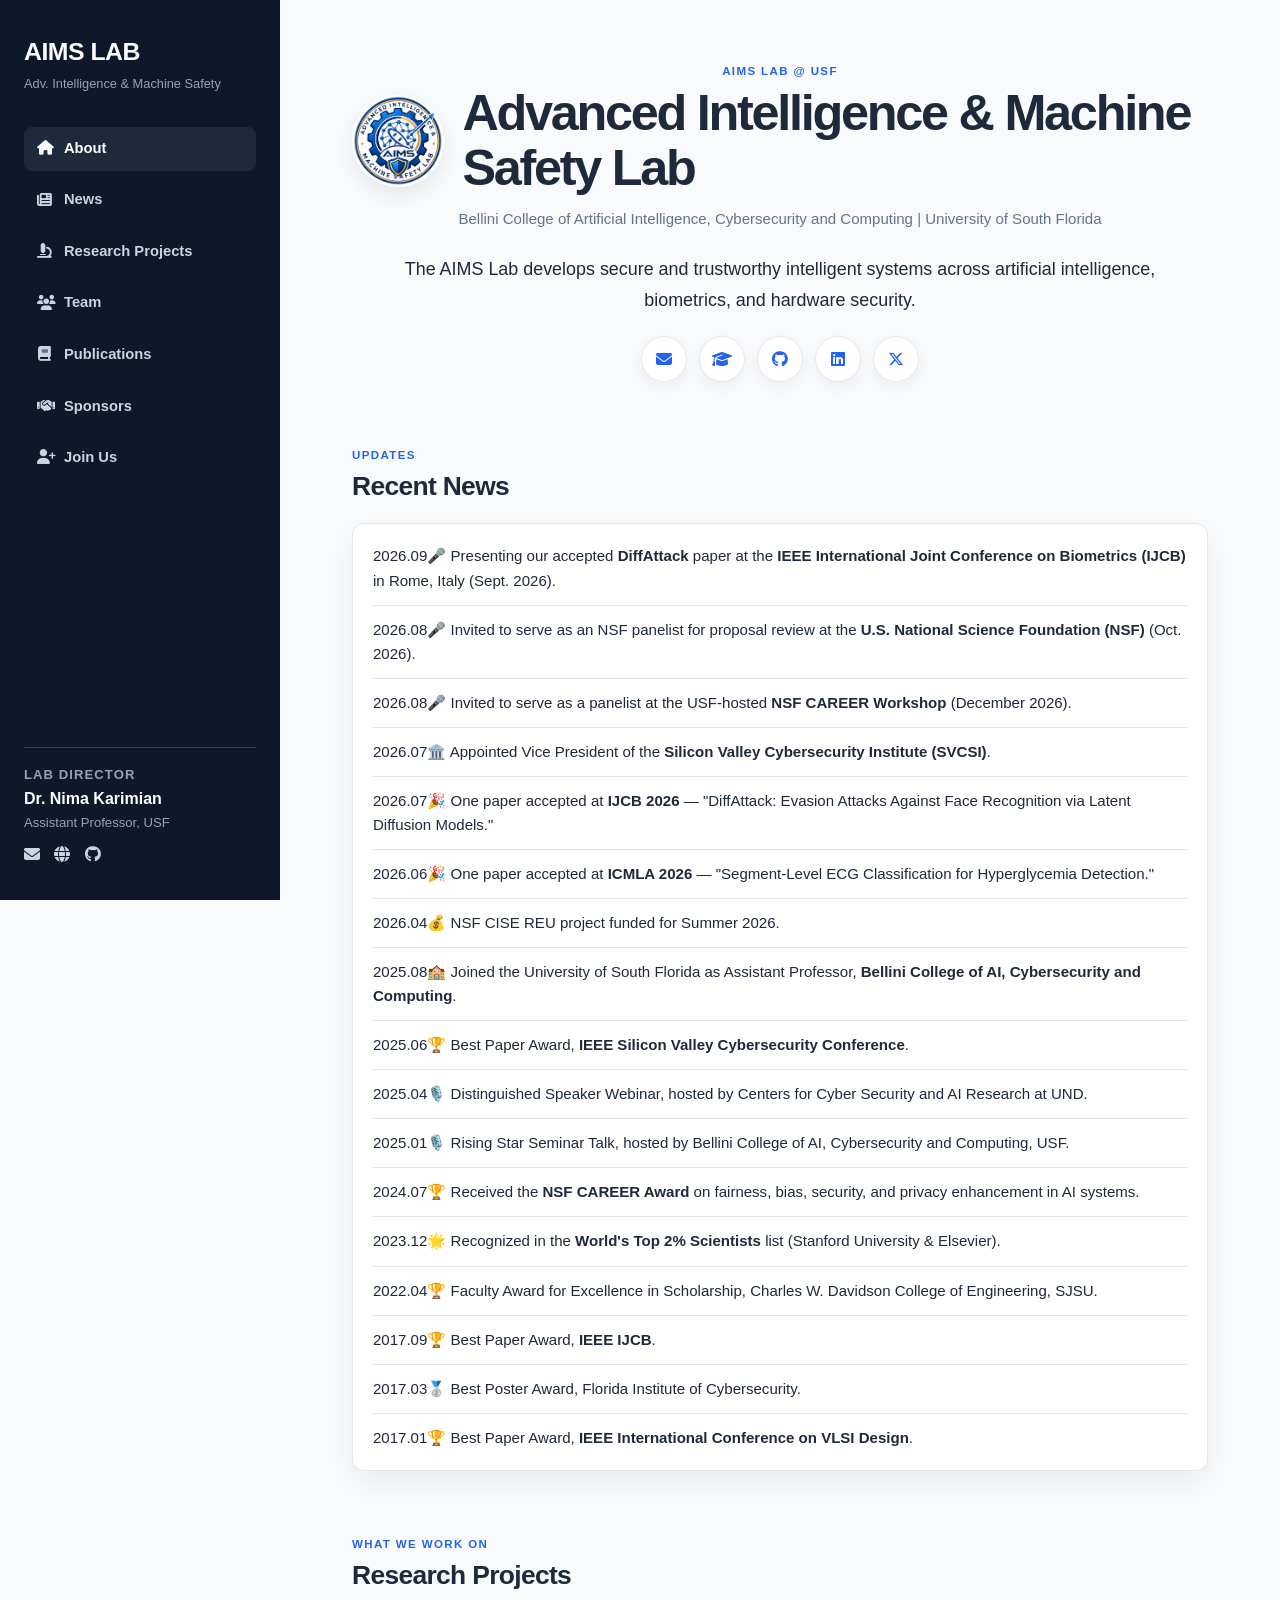
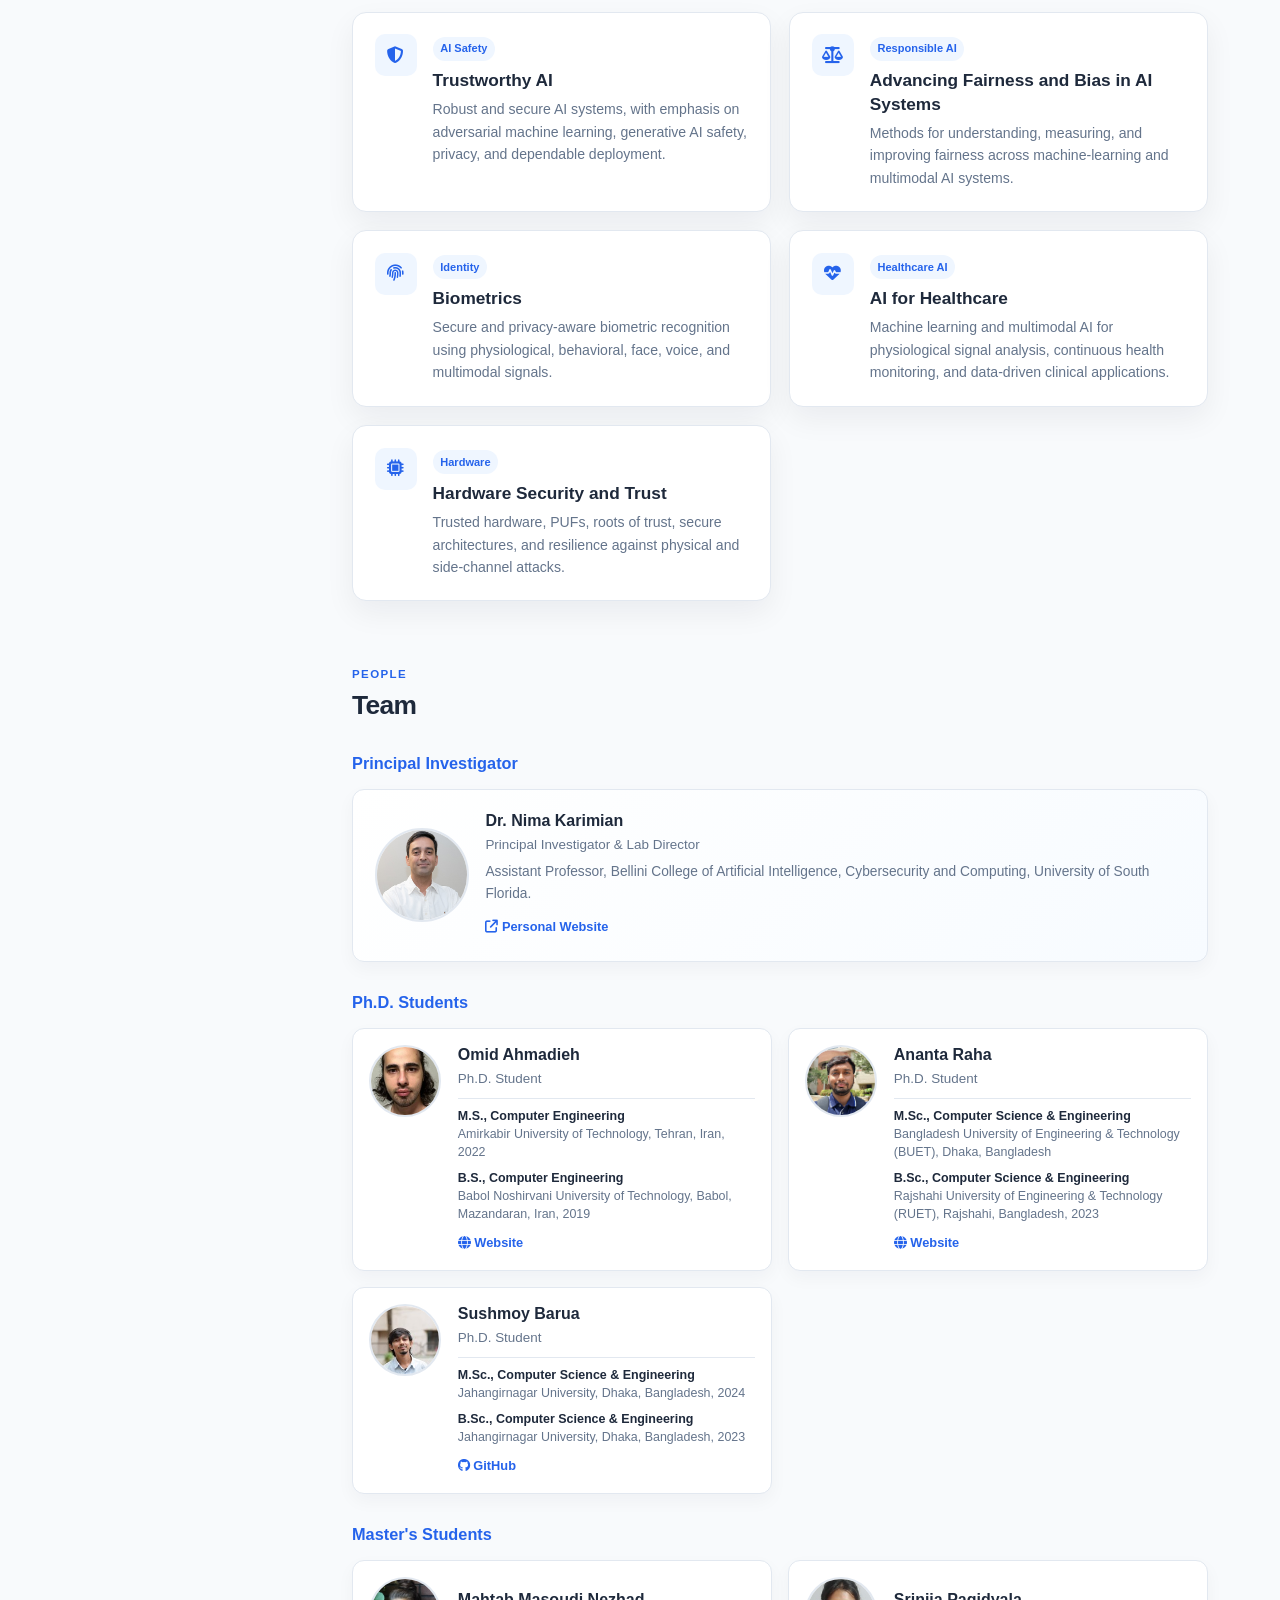
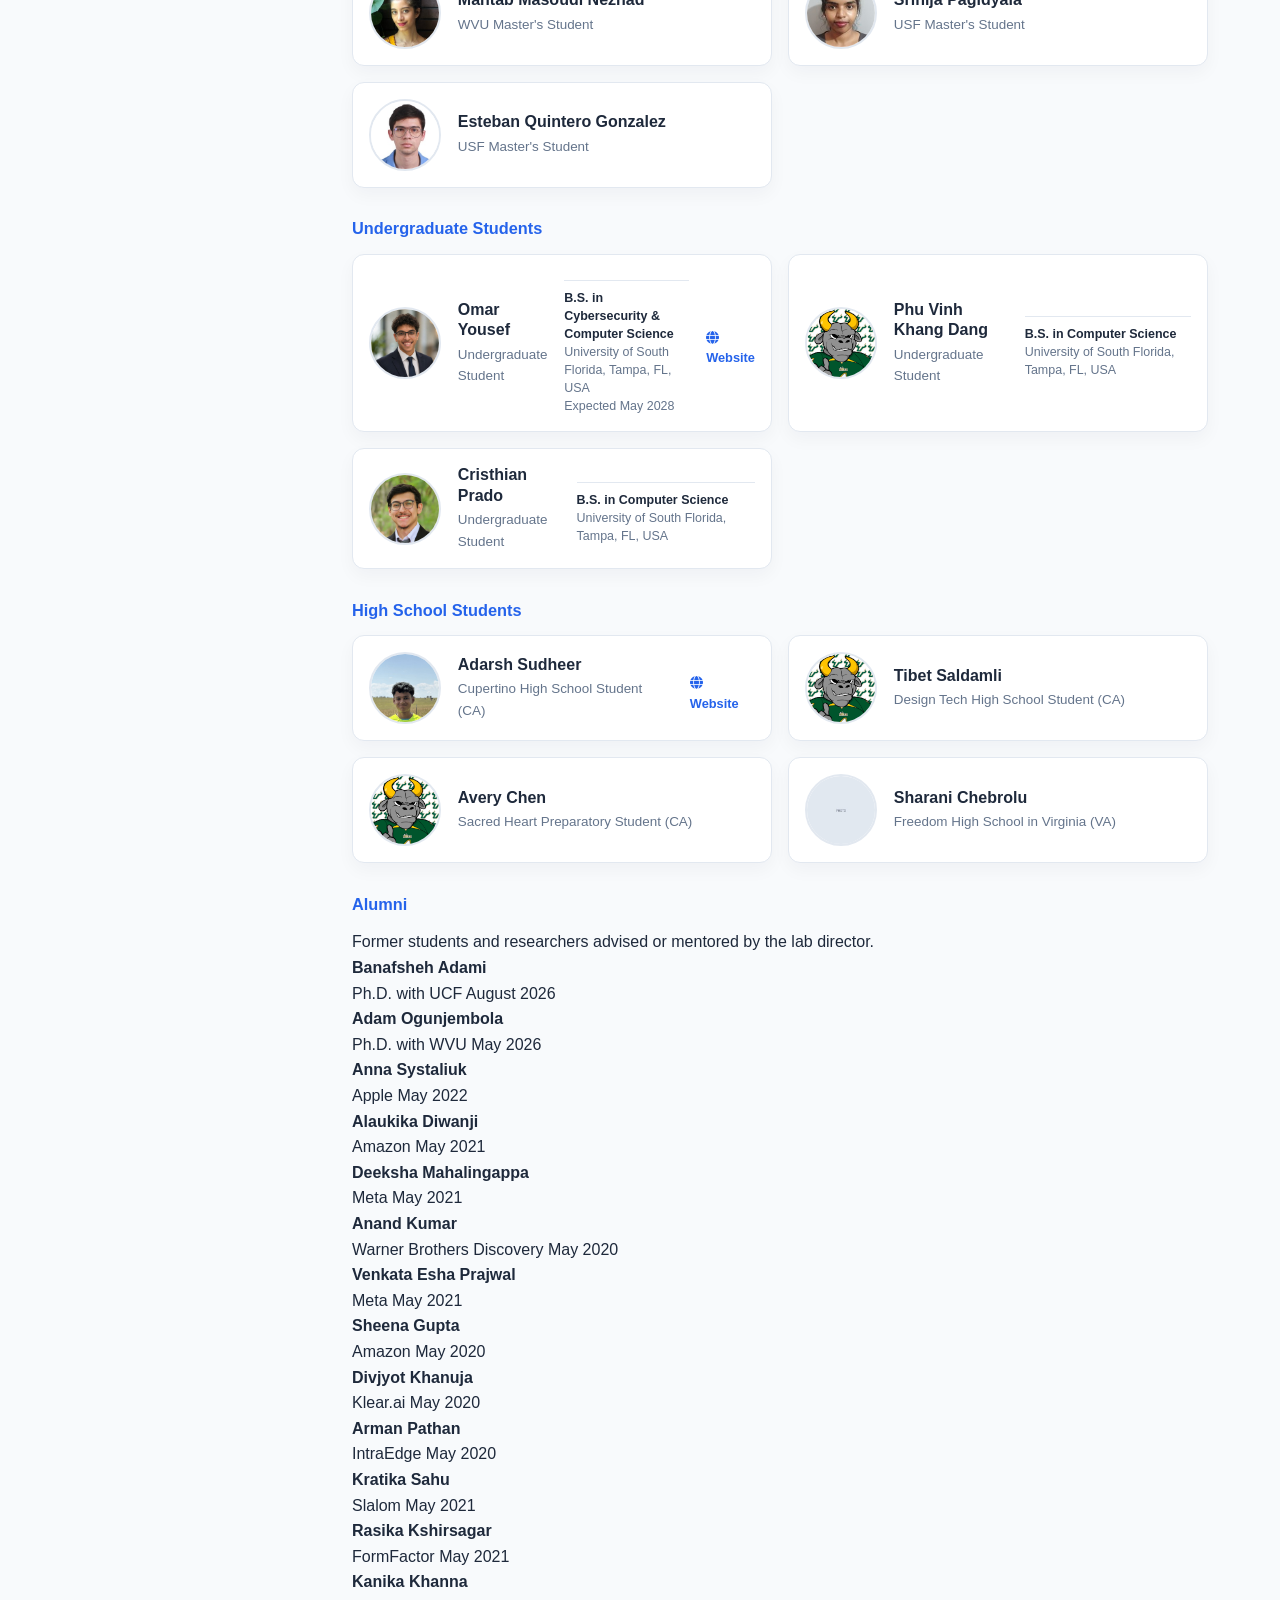
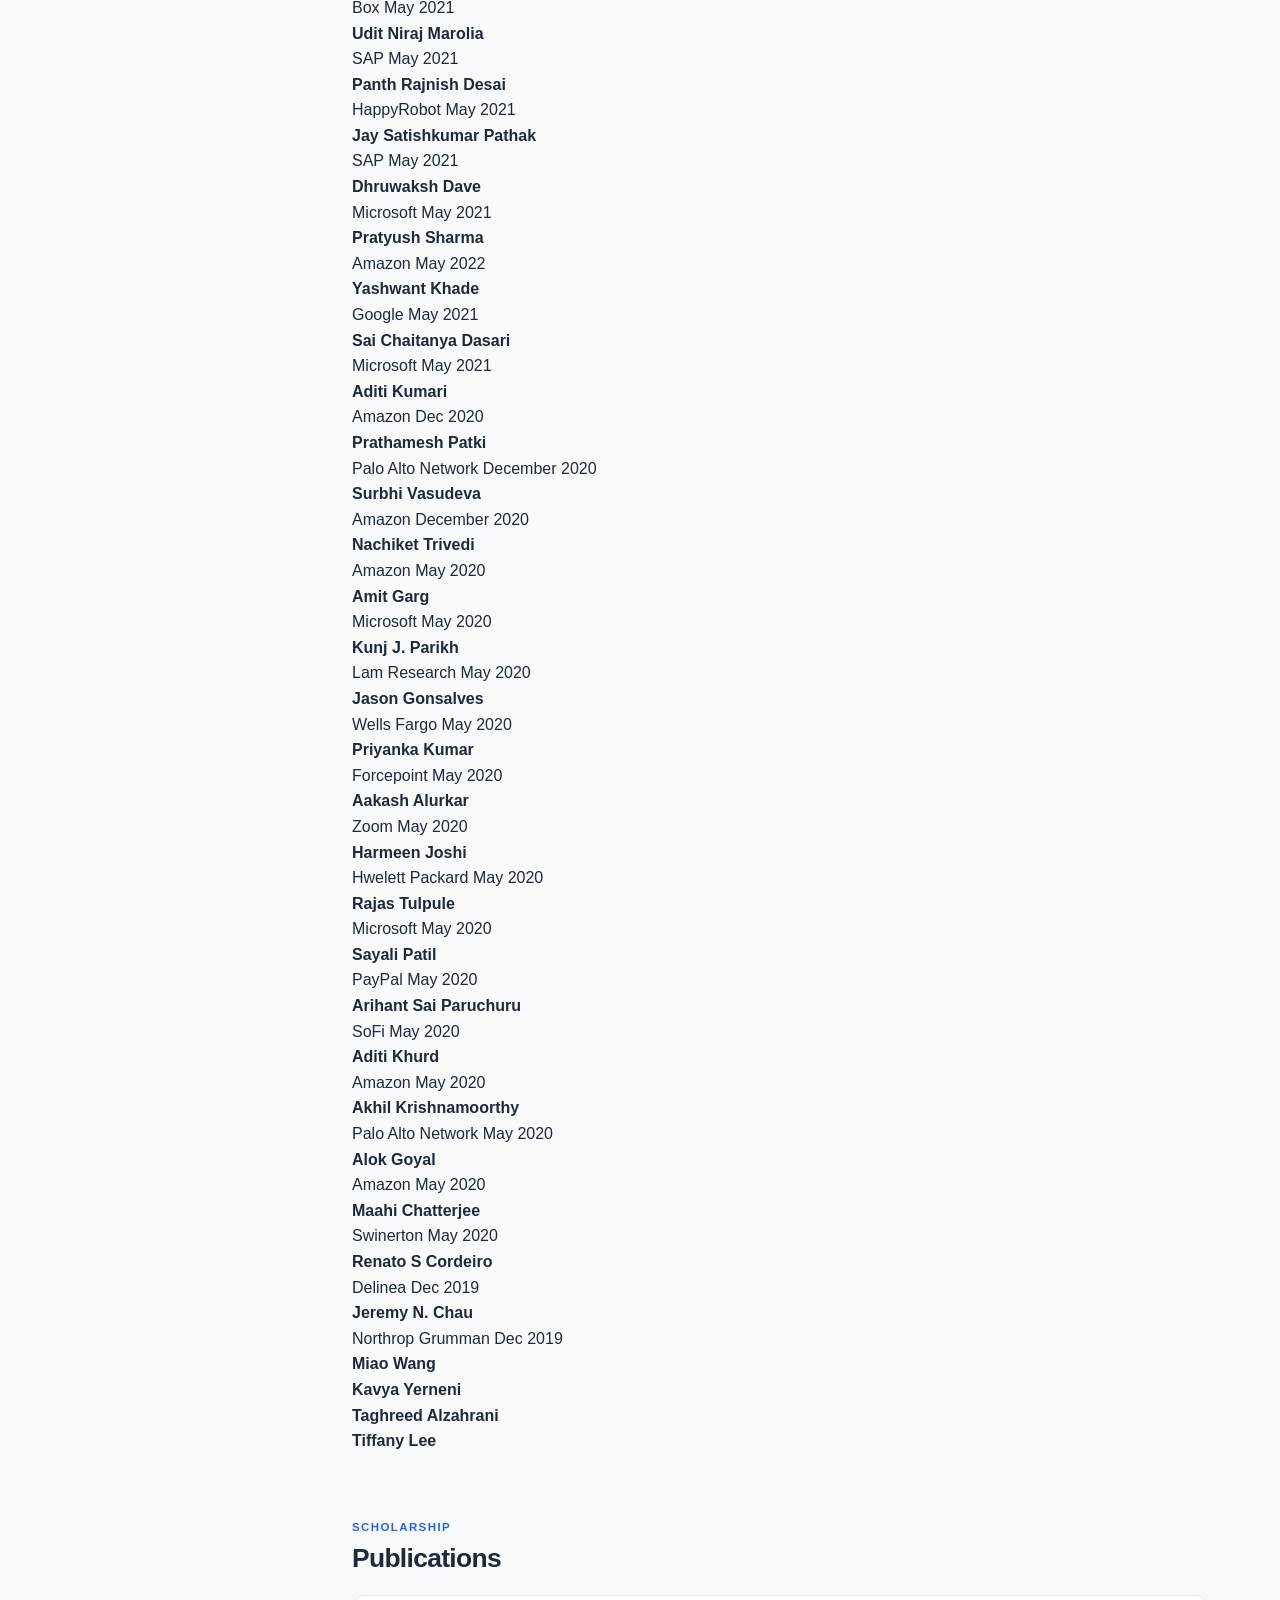
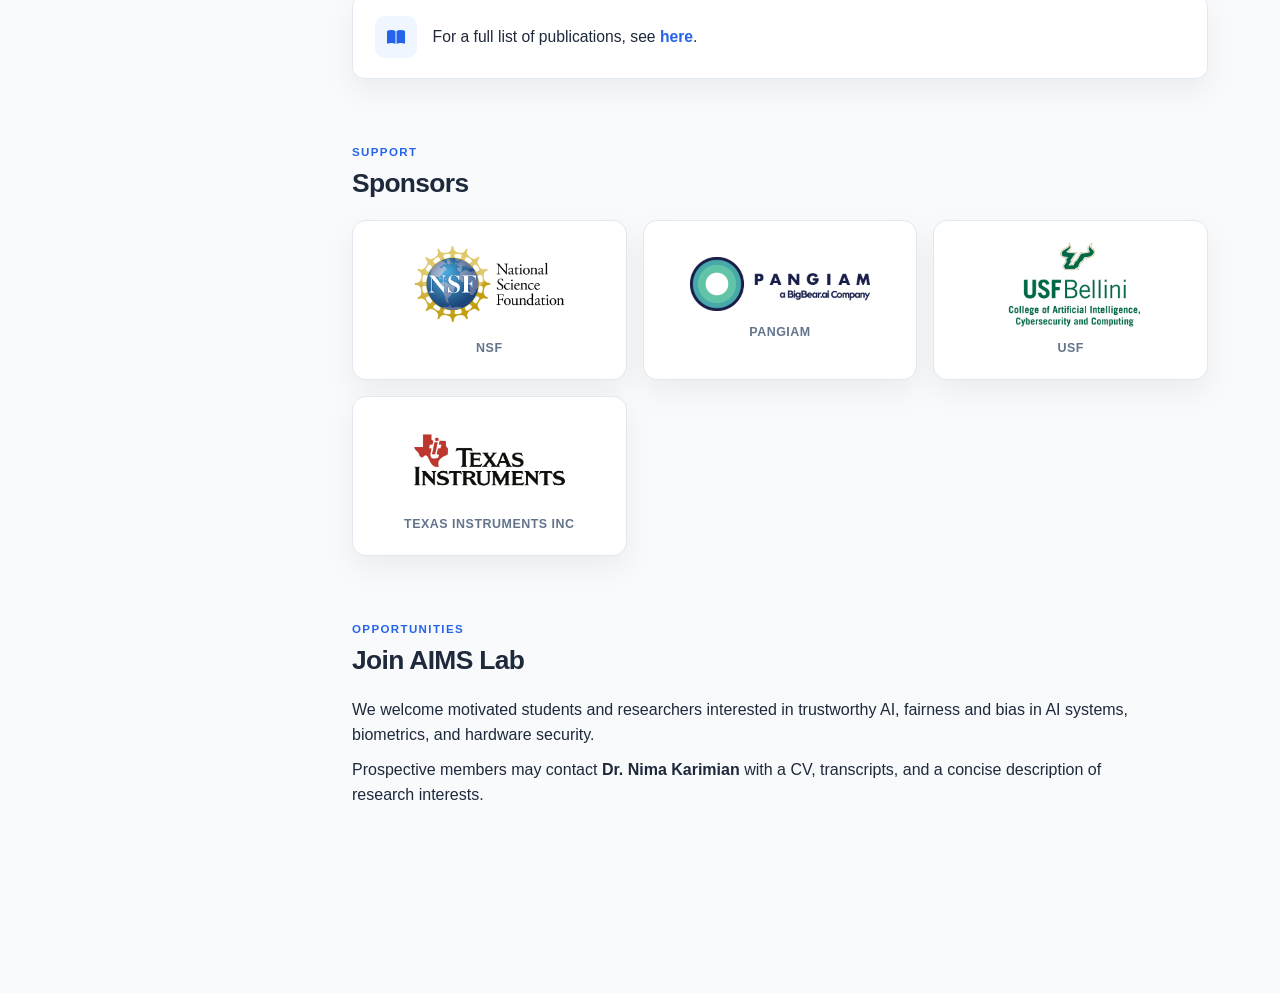
==== commit bfd6c4cf: "Update index.html" ====
--- a/index.html
+++ b/index.html
@@ -205,9 +205,9 @@
               <p><strong>M.S., Computer Engineering</strong><br>Amirkabir University of Technology, Tehran, Iran, 2022</p>
               <p><strong>B.S., Computer Engineering</strong><br>Babol Noshirvani University of Technology, Babol, Mazandaran, Iran, 2019</p>
             </div>
-            <div class="member-links">
-              <a href="https://scholar.google.com/citations?user=qTDYj0QAAAAJ&hl=en&oi=ao" target="_blank" rel="noopener" class="member-link">
-                <i class="fa-solid fa-graduation-cap"></i> Google Scholar
+           <div class="member-links">
+              <a href="https://omid-ahmadieh.github.io/" target="_blank" rel="noopener" class="member-link">
+                <i class="fa-solid fa-globe"></i> Website
               </a>
             </div>
           </div>
@@ -338,6 +338,11 @@
           <img src="assets/mascot.png" alt="Avery Chen" class="member-photo" onerror="this.src='assets/placeholder.jpg'" />
           <div class="member-info"><h3>Avery Chen</h3><p class="member-role">Sacred Heart Preparatory Student (CA)</p></div>
         </article>
+        <article class="profile-card">
+          <img src="assets/sharani.png" alt="Sharani Chebrolu" class="member-photo" onerror="this.src='assets/placeholder.jpg'" />
+          <div class="member-info"><h3>Sharani Chebrolu</h3><p class="member-role">Freedom High School in Virginia (VA) </p></div>
+        </article>
+        
       </div>
 
       <h3 class="subsection-title">Alumni</h3>
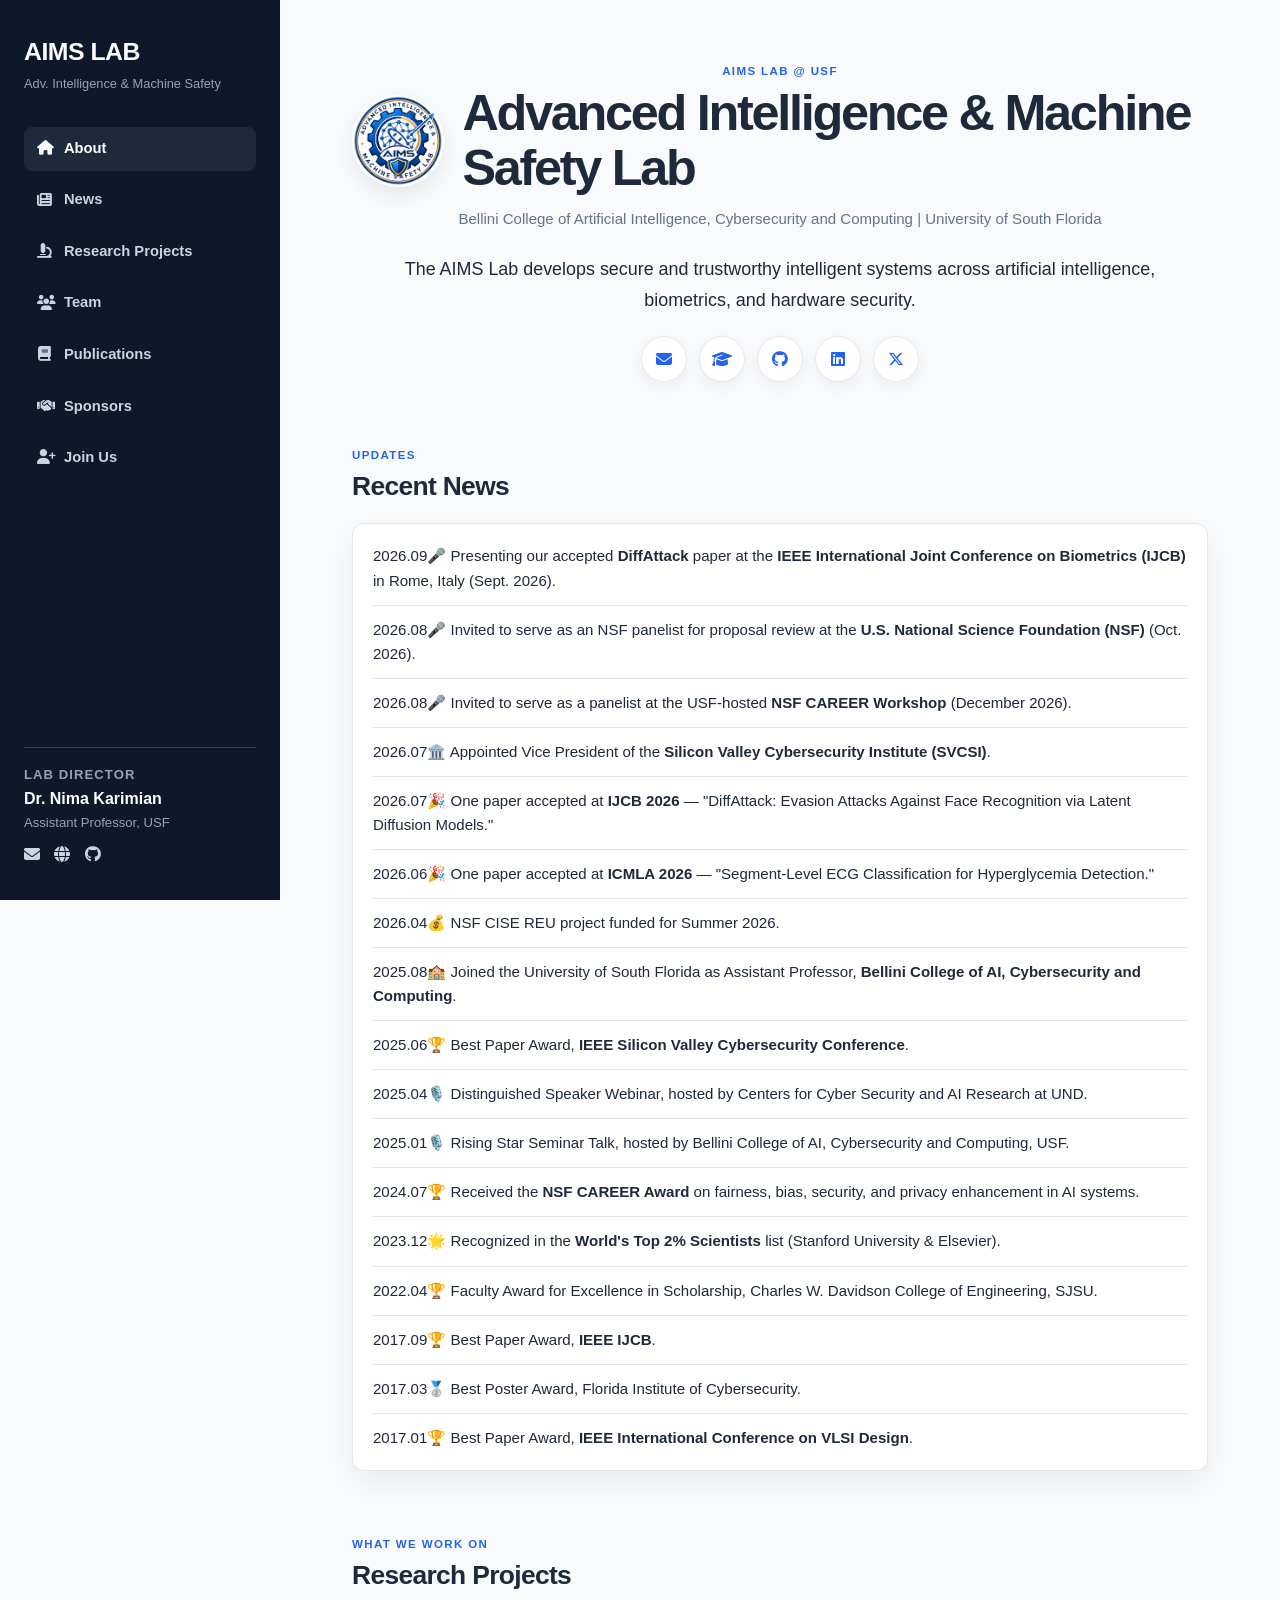
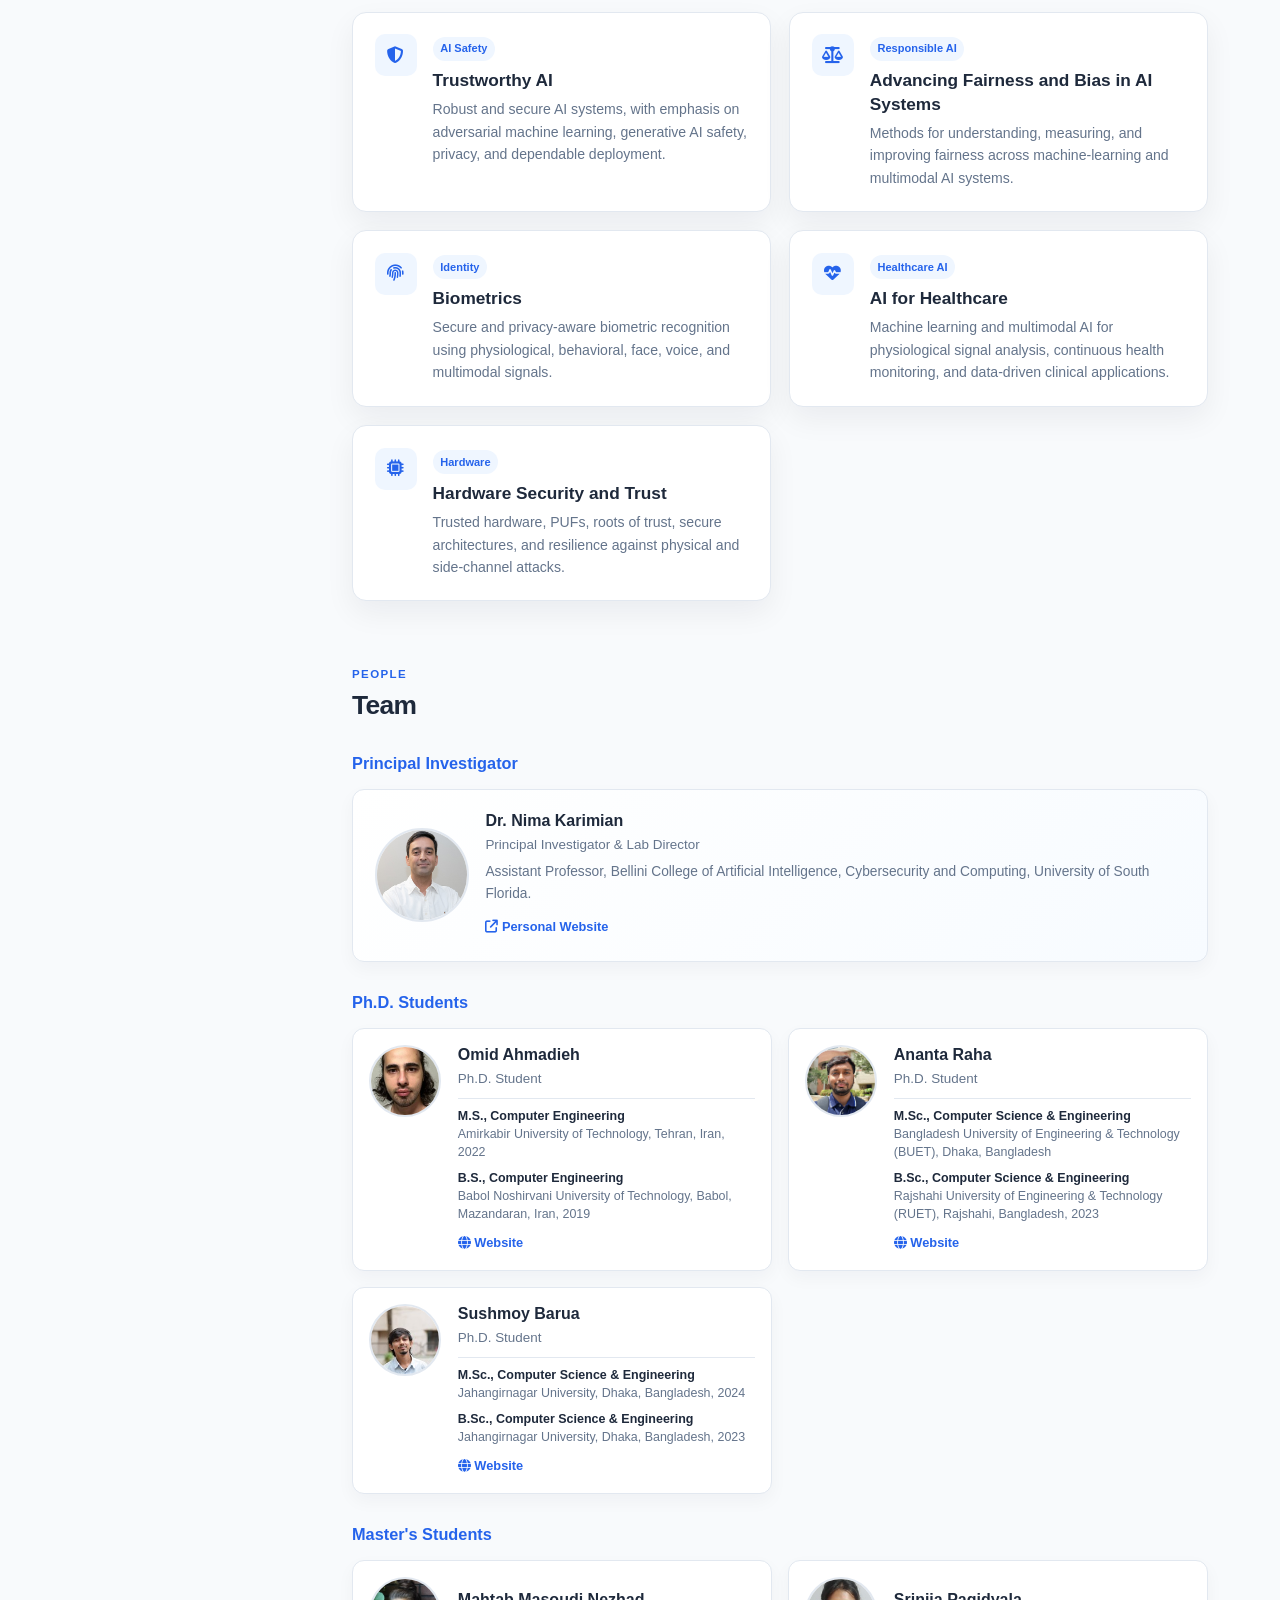
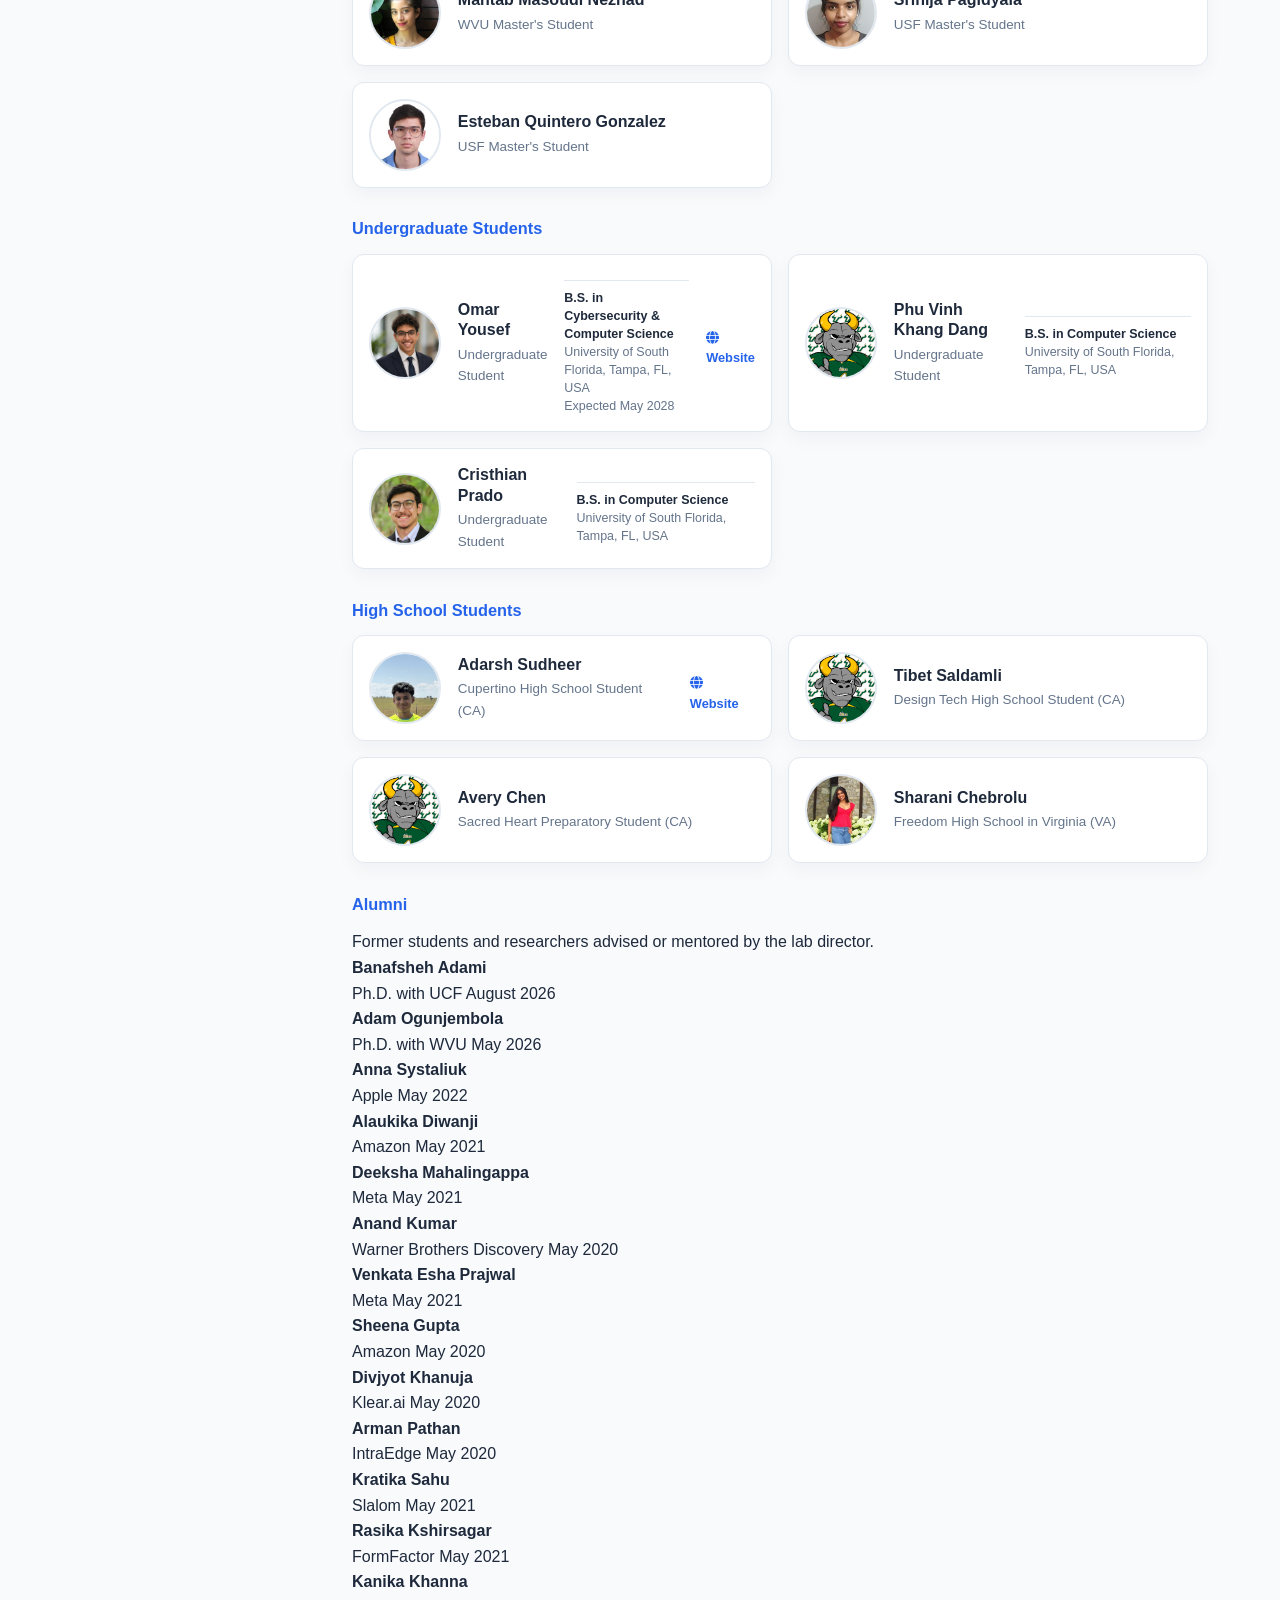
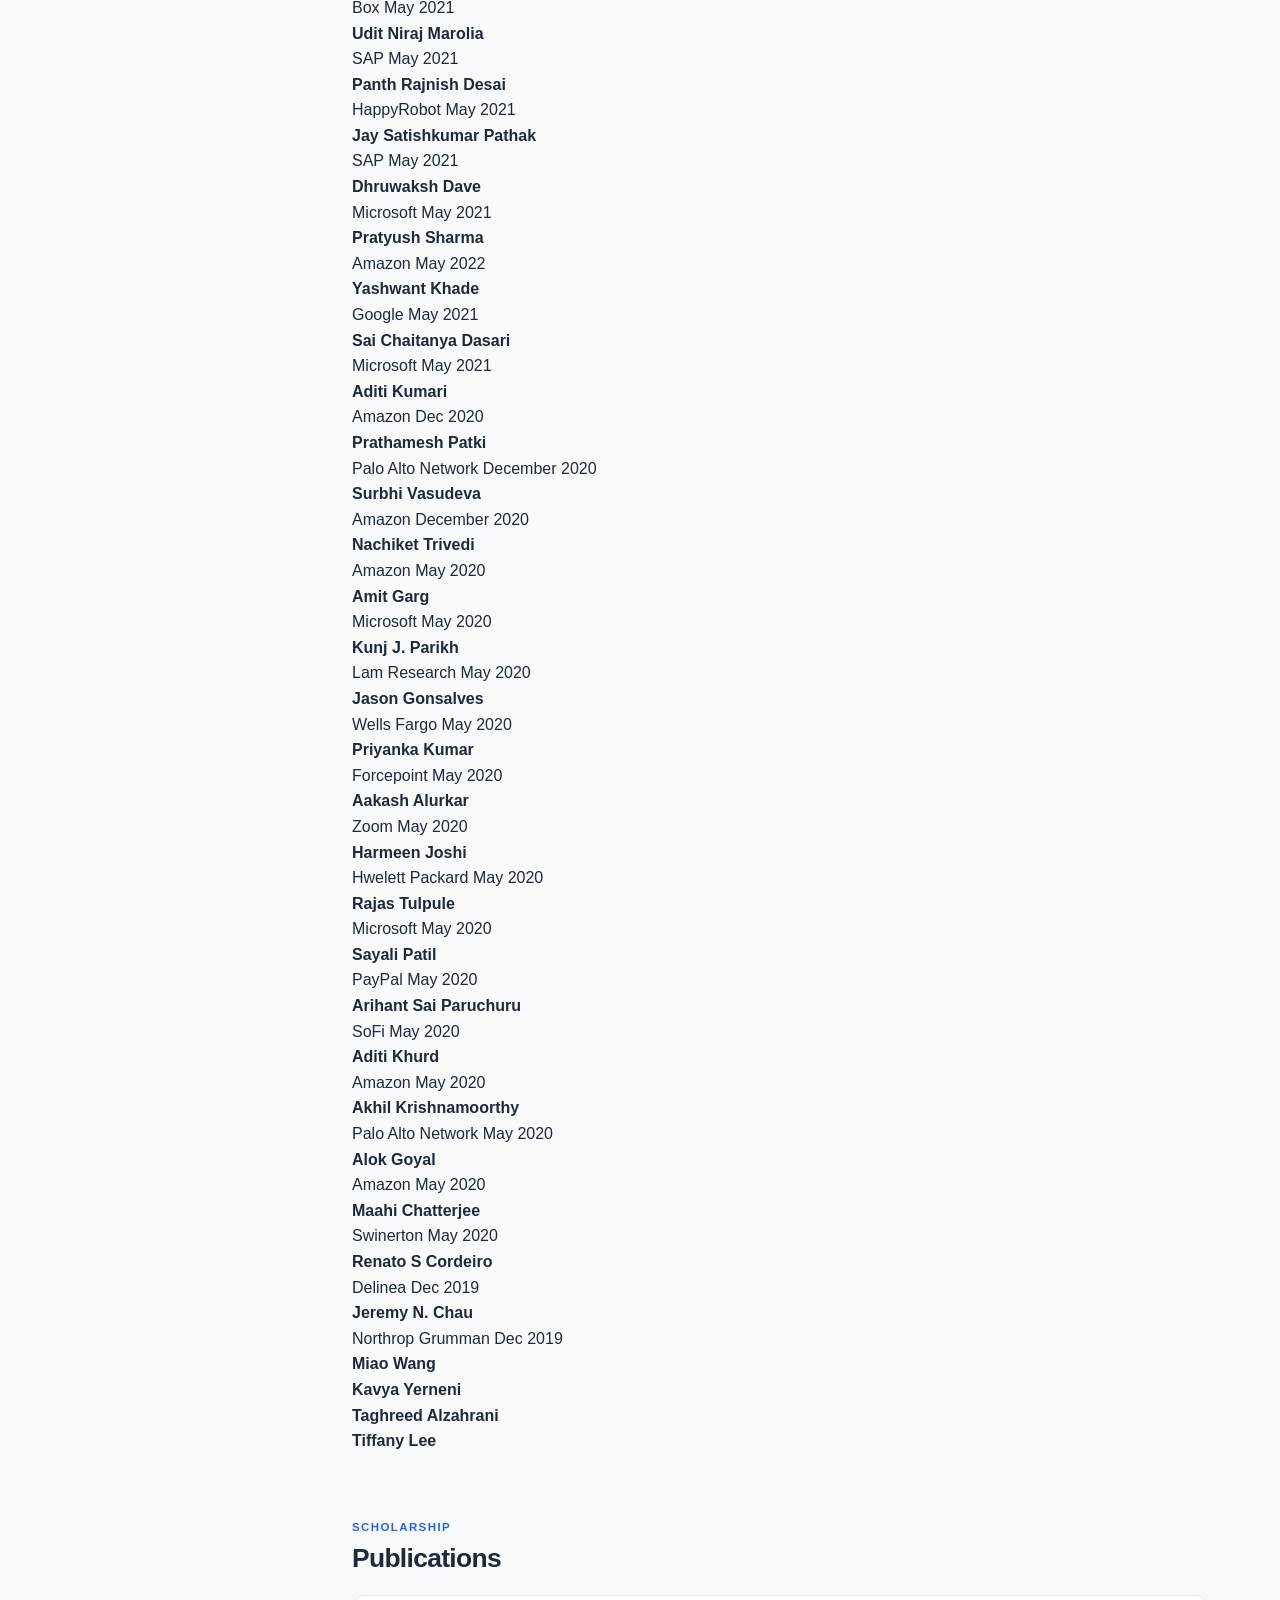
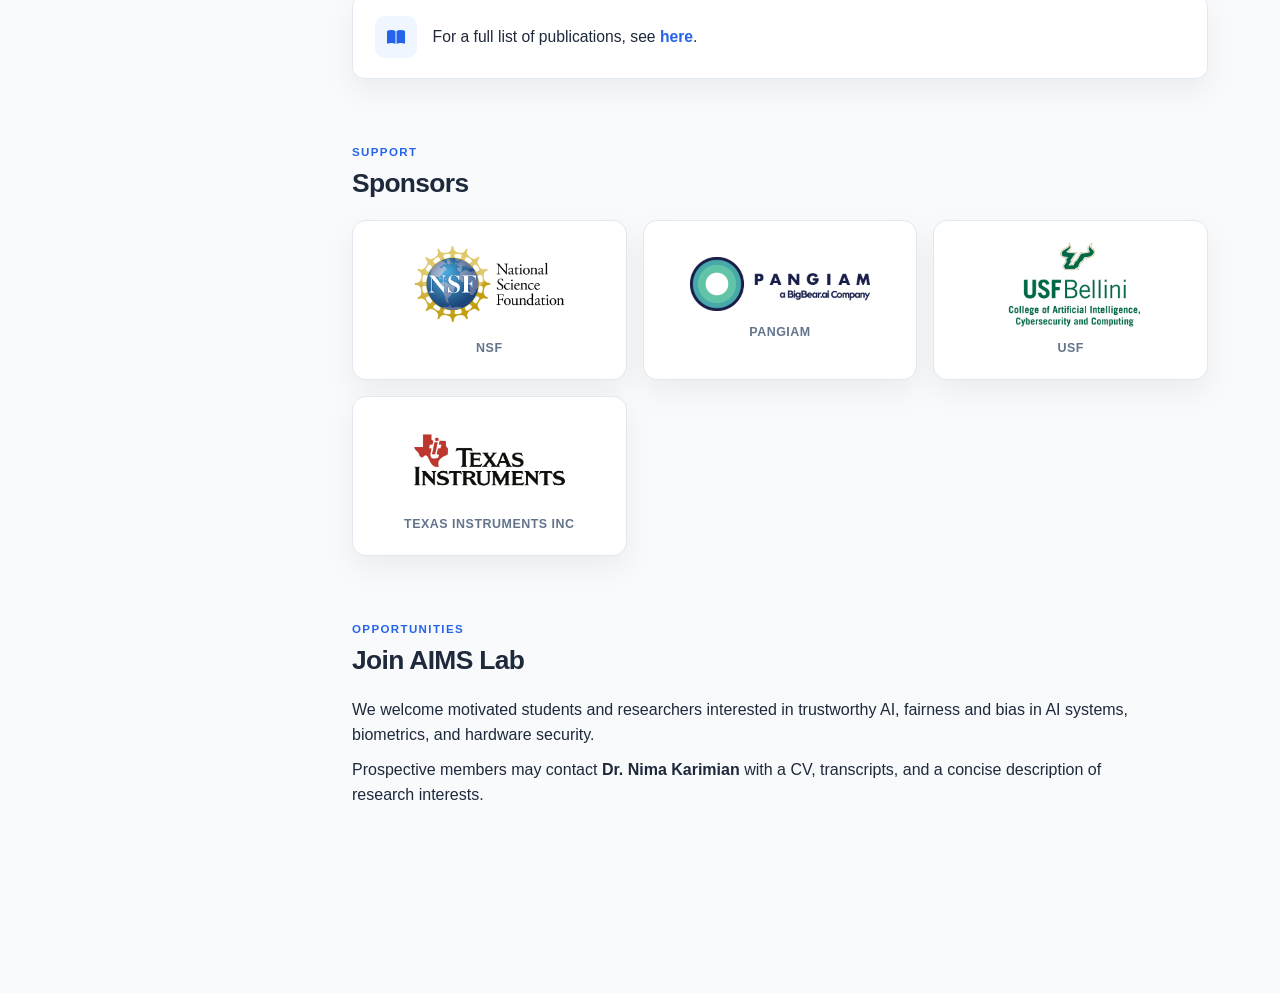
==== commit 8a4a7a5b: "Change member link to personal website Updated member link to point to personal website instead of G" ====
--- a/index.html
+++ b/index.html
@@ -240,8 +240,8 @@
               <p><strong>B.Sc., Computer Science &amp; Engineering</strong><br>Jahangirnagar University, Dhaka, Bangladesh, 2023</p>
             </div>
             <div class="member-links">
-              <a href="https://github.com/JUCSERahull337" target="_blank" rel="noopener" class="member-link">
-                <i class="fa-brands fa-github"></i> GitHub
+              <a href="https://jucserahull337.github.io/" target="_blank" rel="noopener" class="member-link">
+                <i class="fa-solid fa-globe"></i> Website
               </a>
             </div>
           </div>
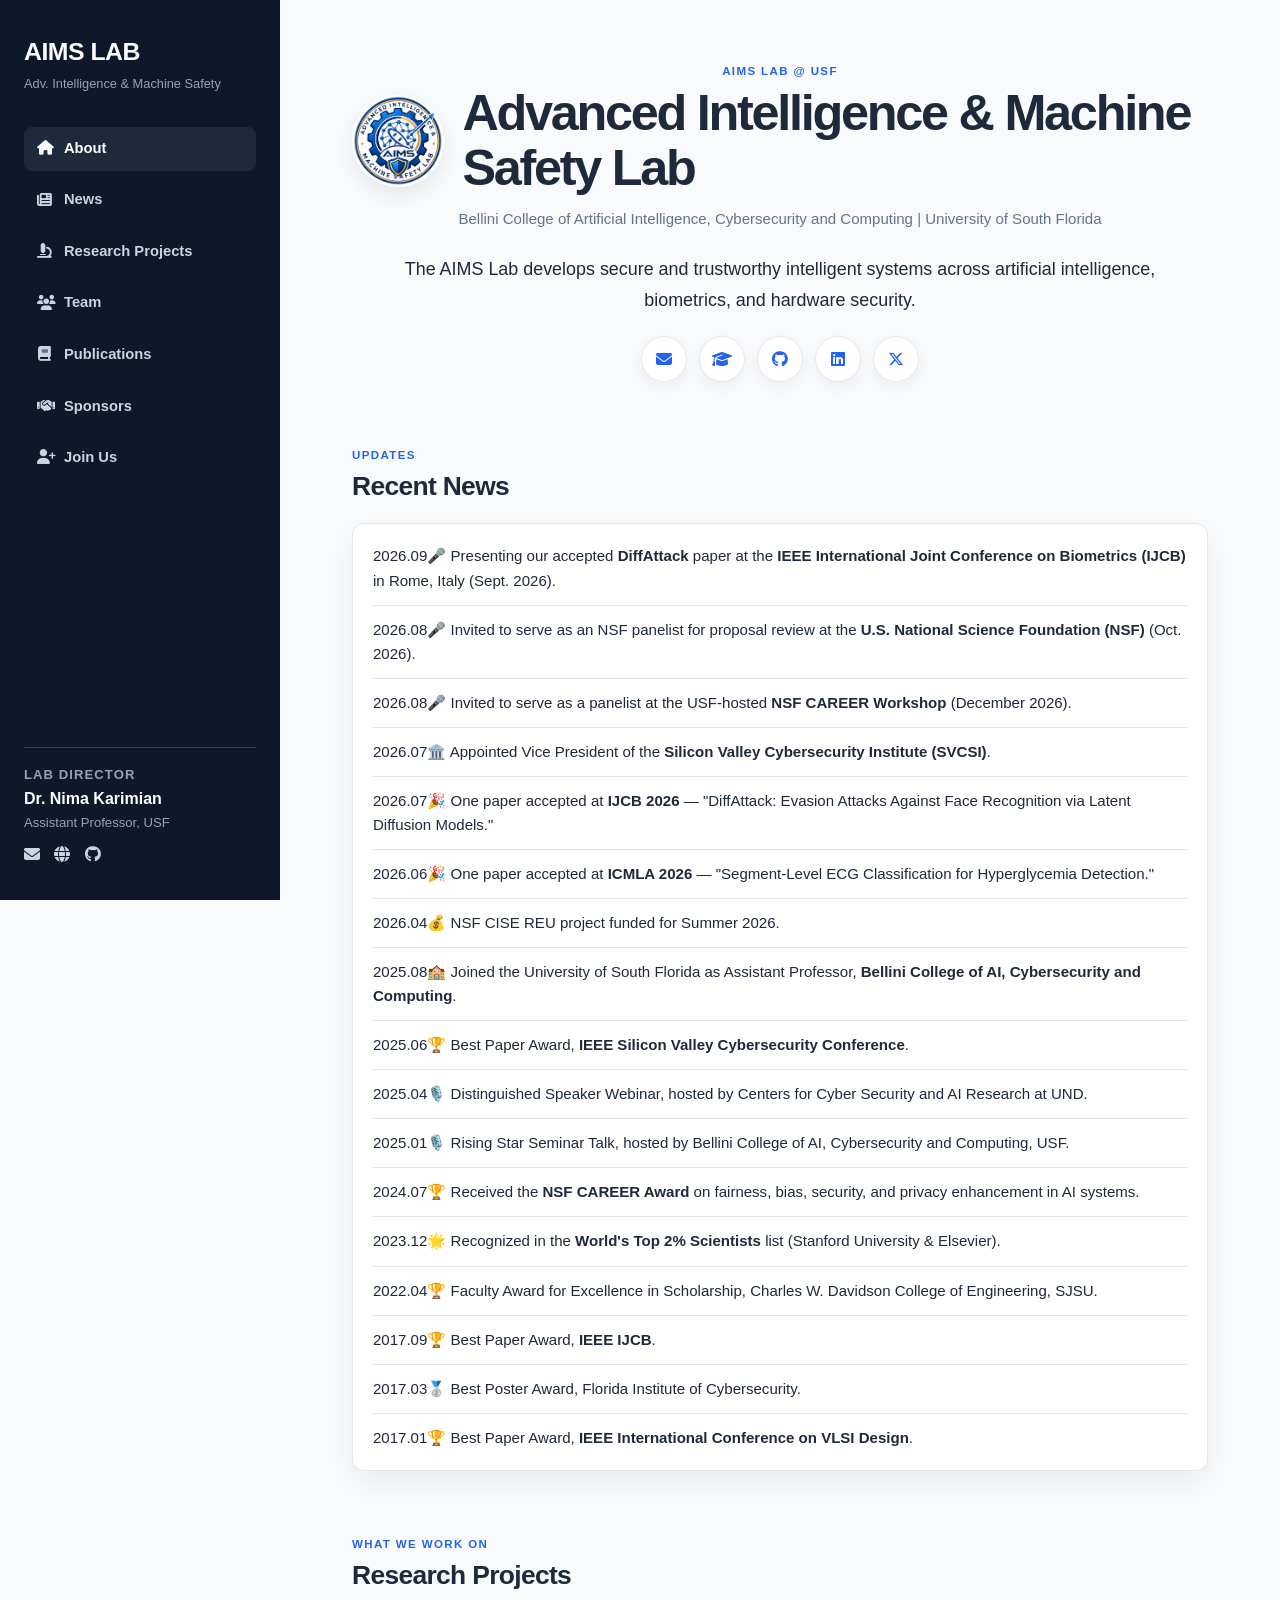
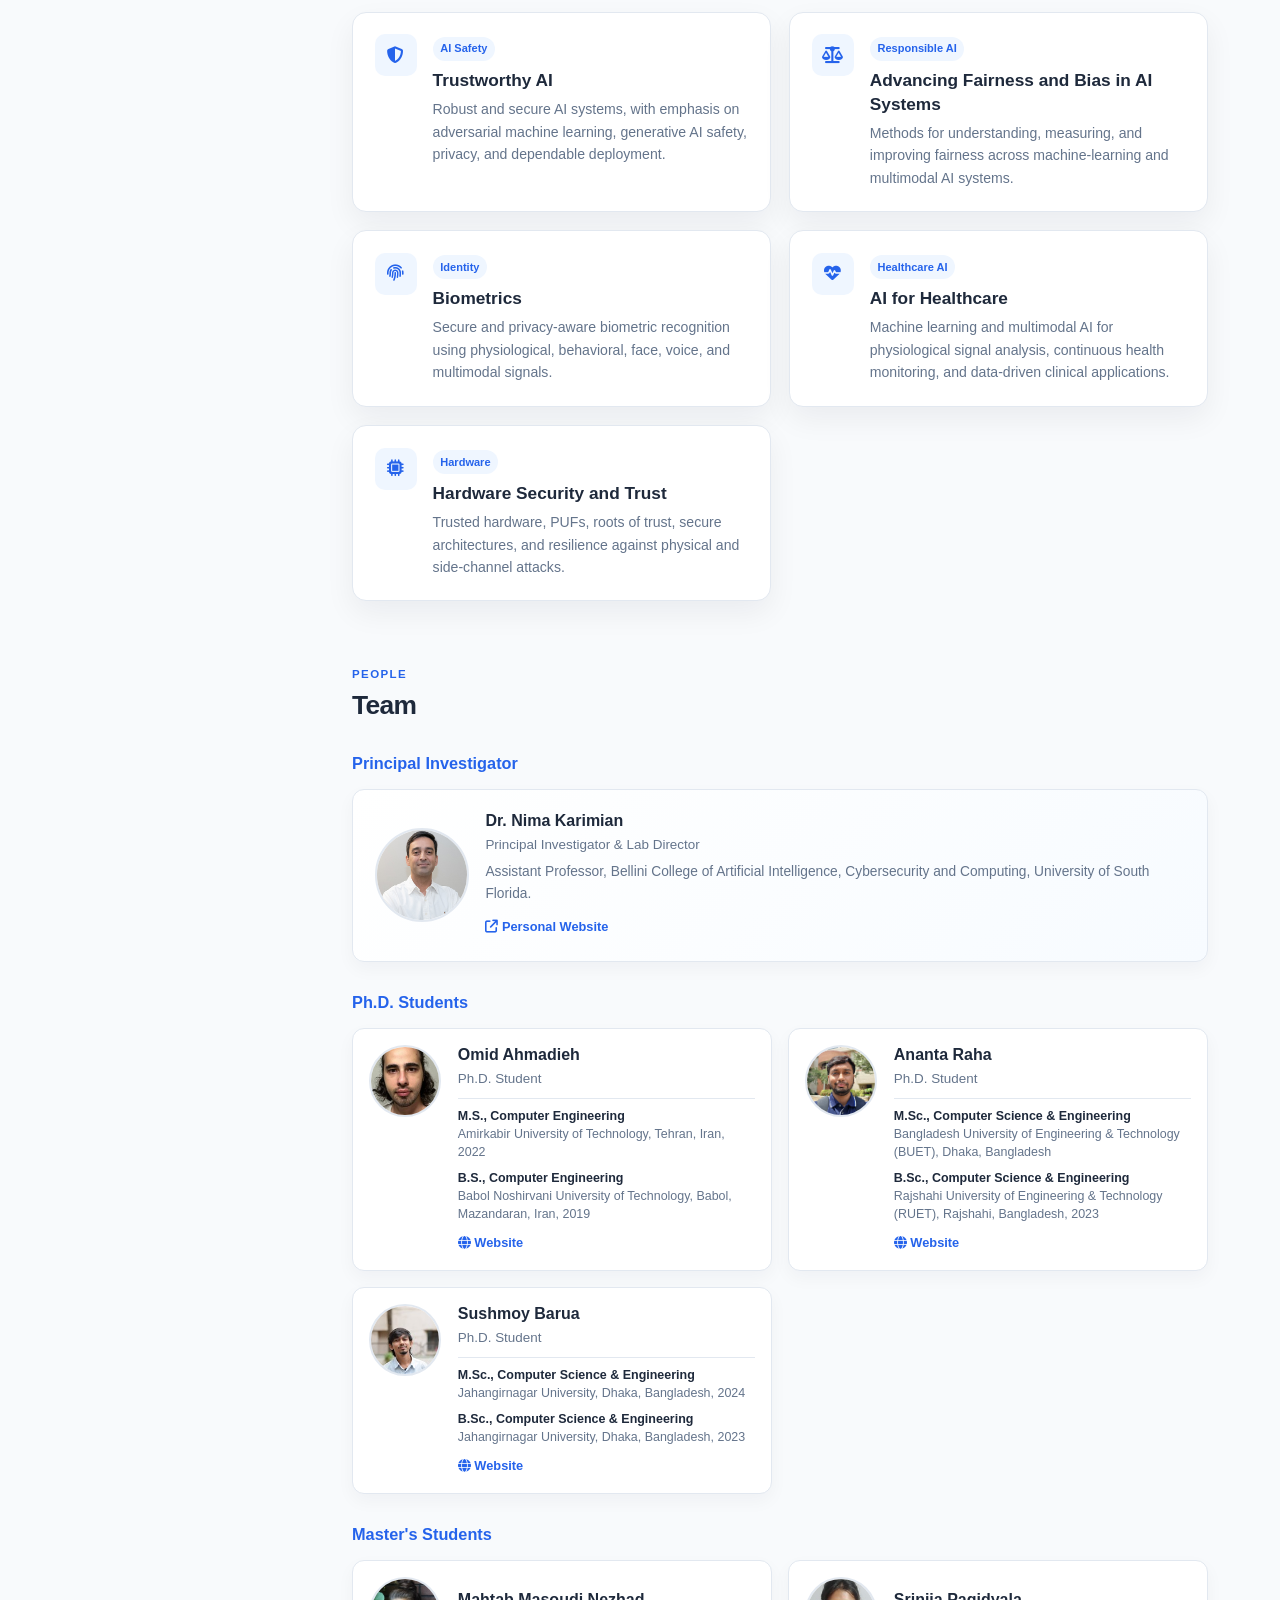
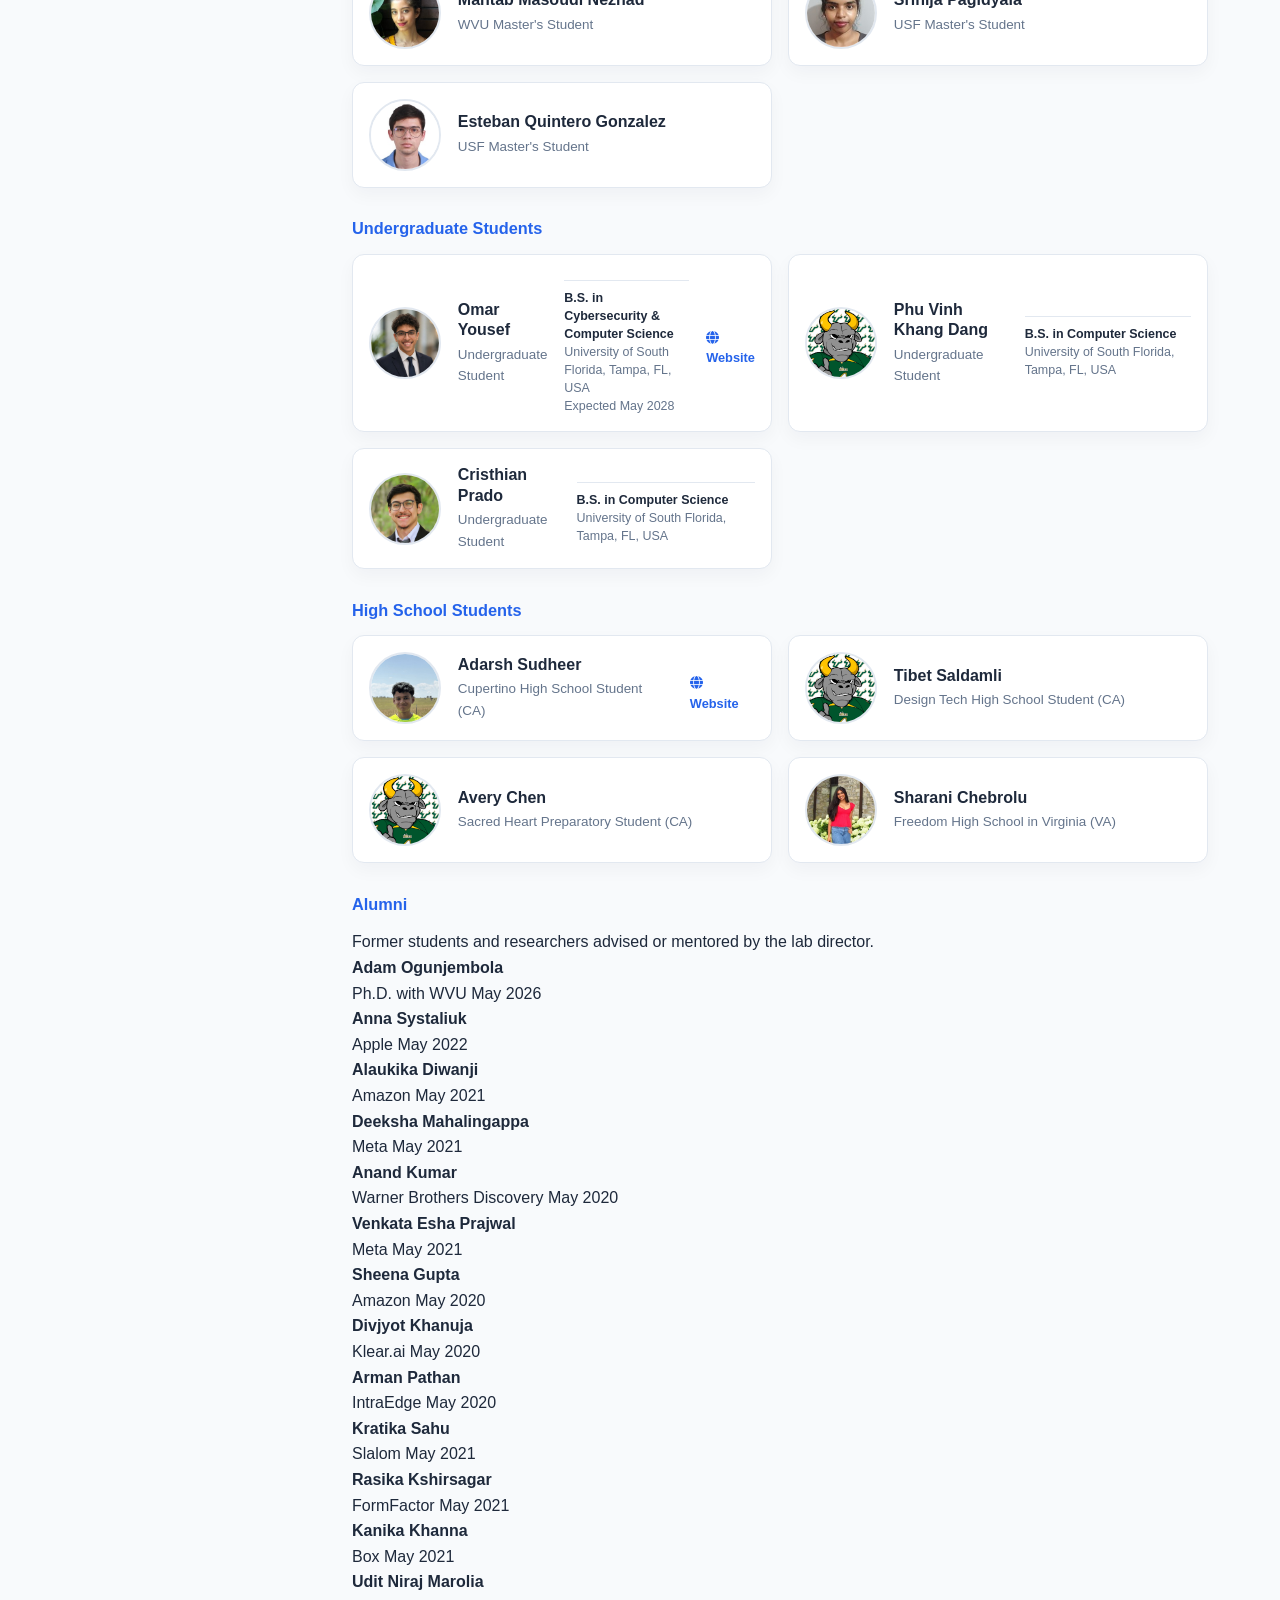
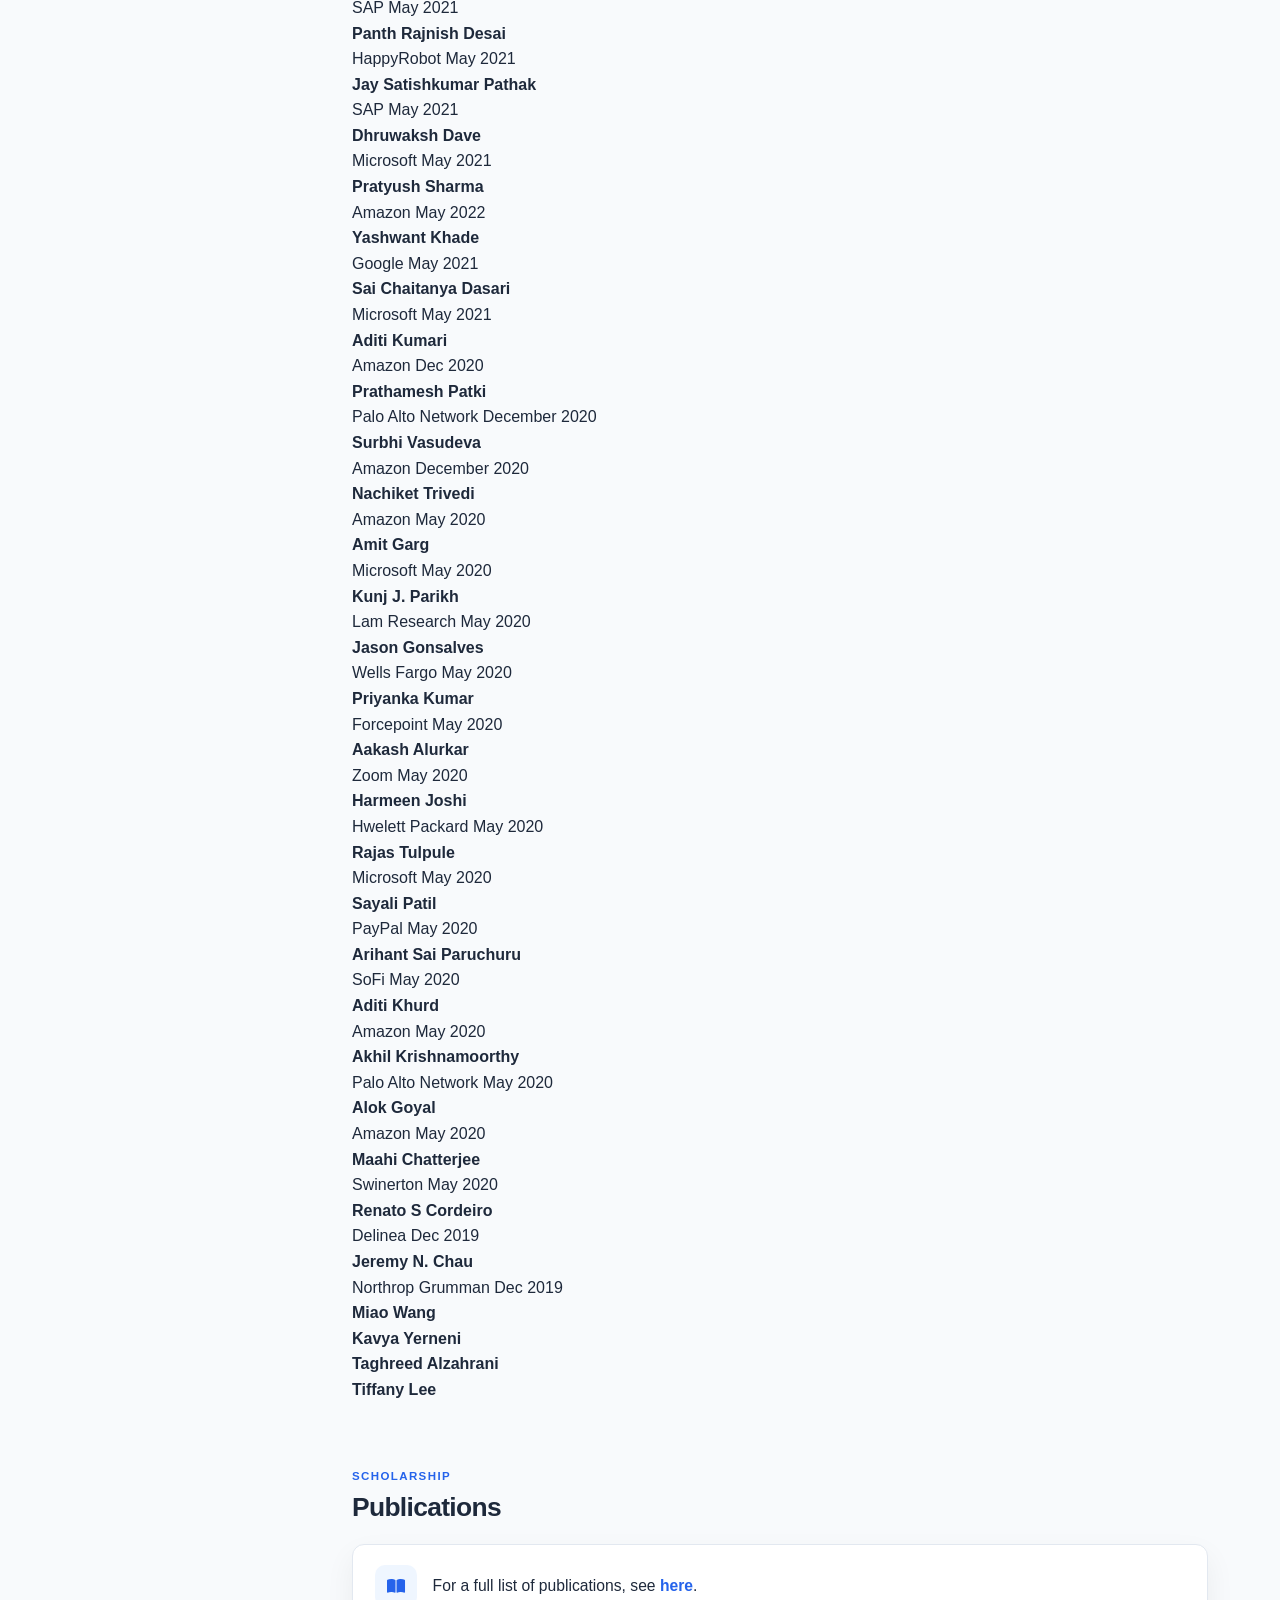
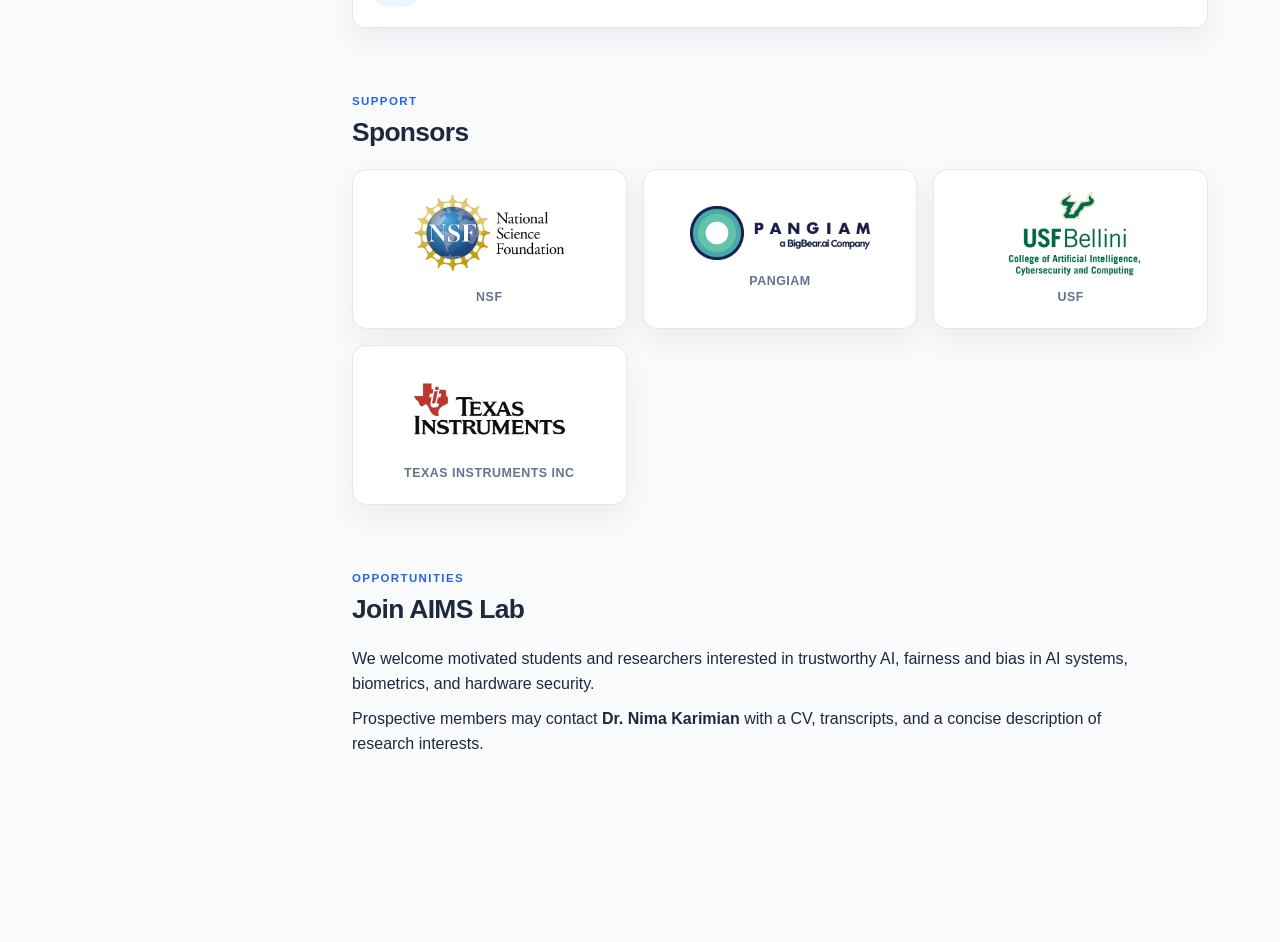
==== commit 2381507a: "Remove Banafsheh Adami from alumni section Removed Banafsheh Adami's alumni card from the alumni sec" ====
--- a/index.html
+++ b/index.html
@@ -349,13 +349,6 @@
       <p class="alumni-intro">Former students and researchers advised or mentored by the lab director.</p>
       <div class="alumni-grid">
         <article class="alumni-card">
-          <h4>Banafsheh Adami</h4>
-          <div class="alumni-meta">
-            <span class="alumni-org">Ph.D. with UCF</span>
-            <span class="alumni-date">August 2026</span>
-          </div>
-        </article>
-        <article class="alumni-card">
           <h4>Adam Ogunjembola</h4>
           <div class="alumni-meta">
             <span class="alumni-org">Ph.D. with WVU</span>
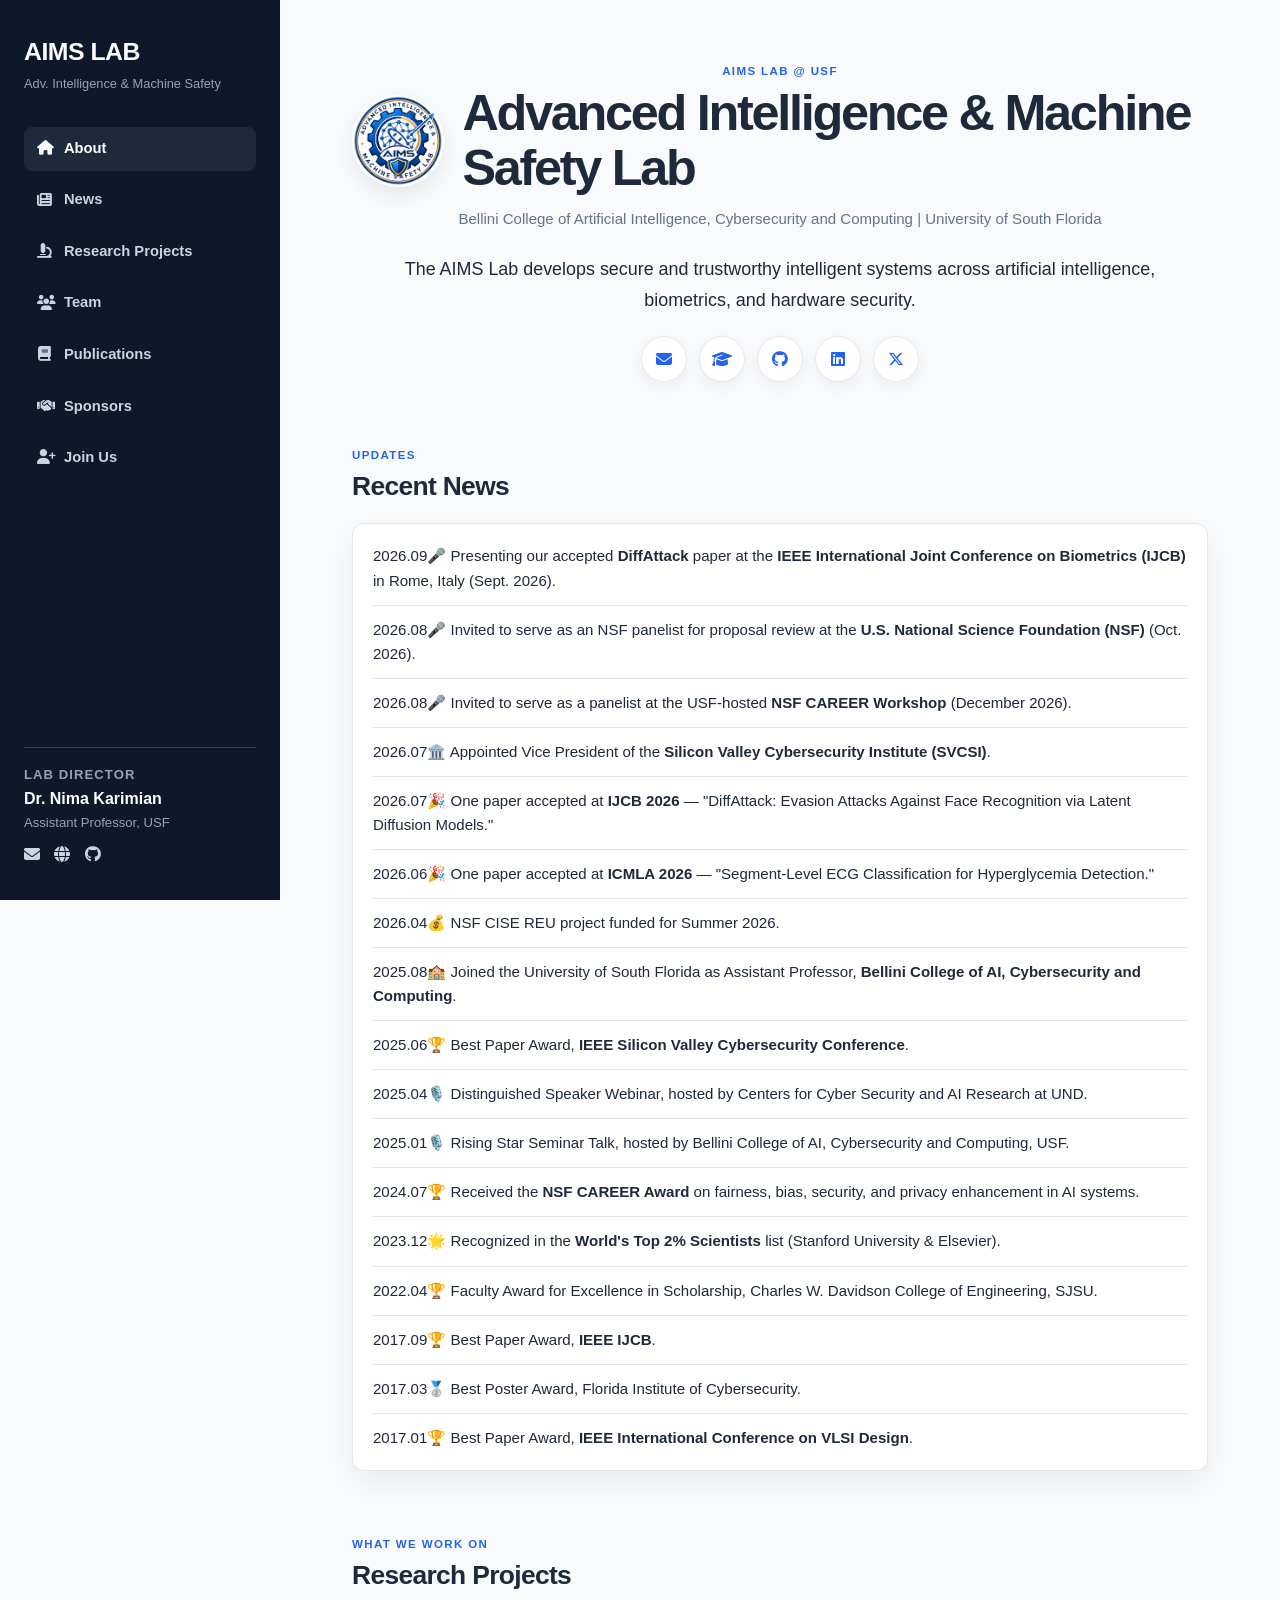
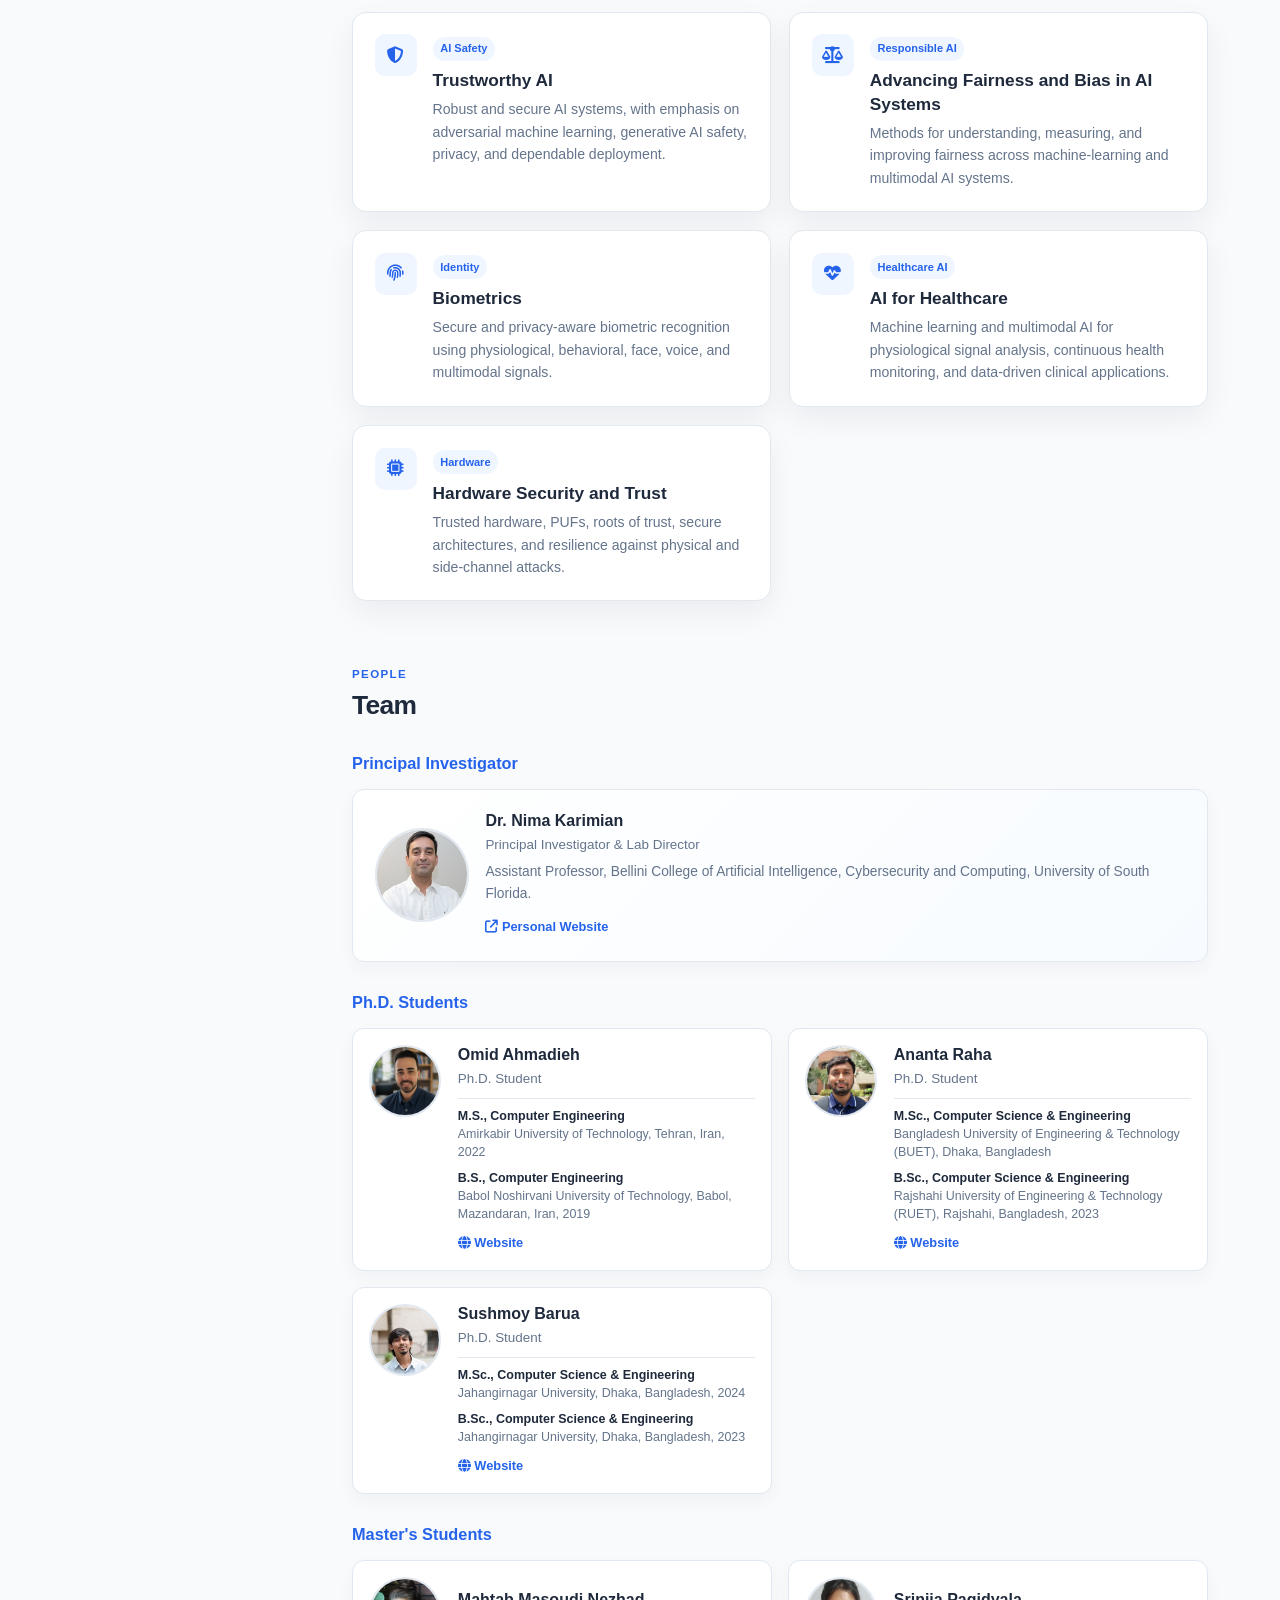
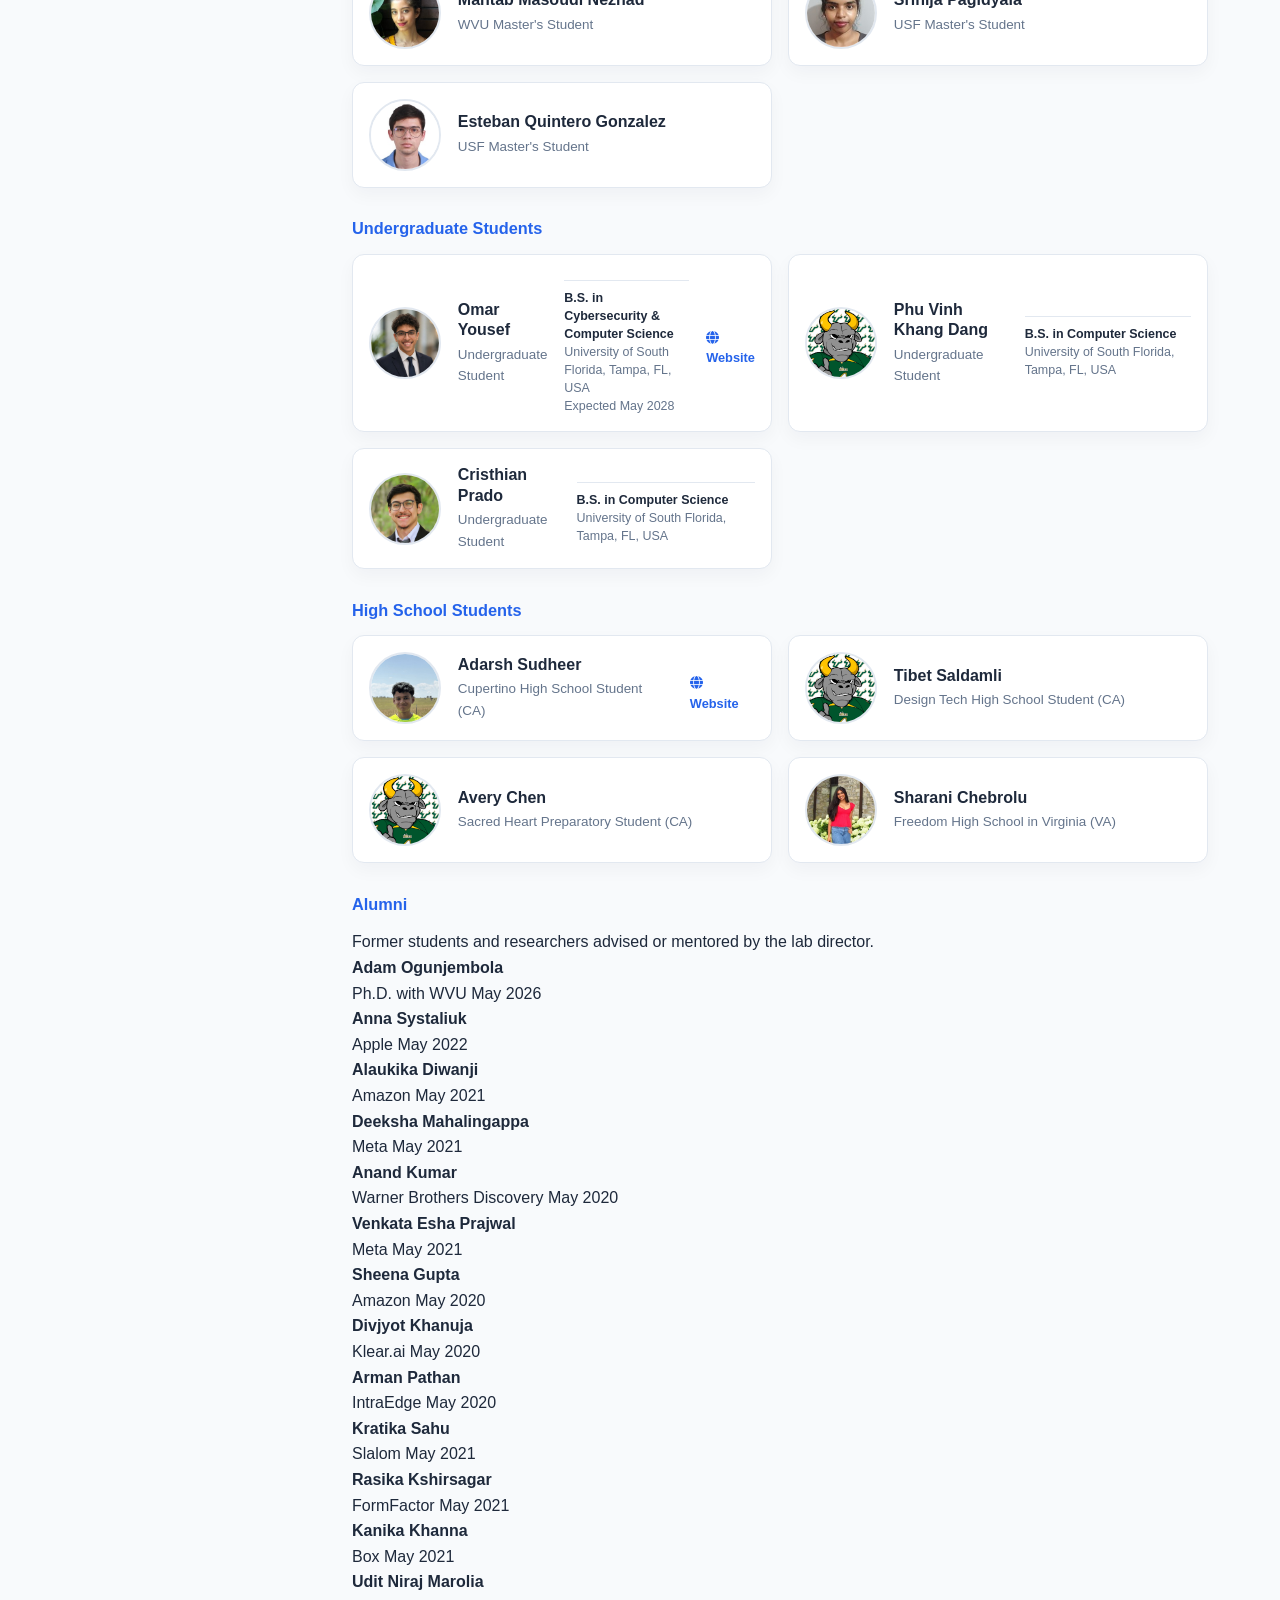
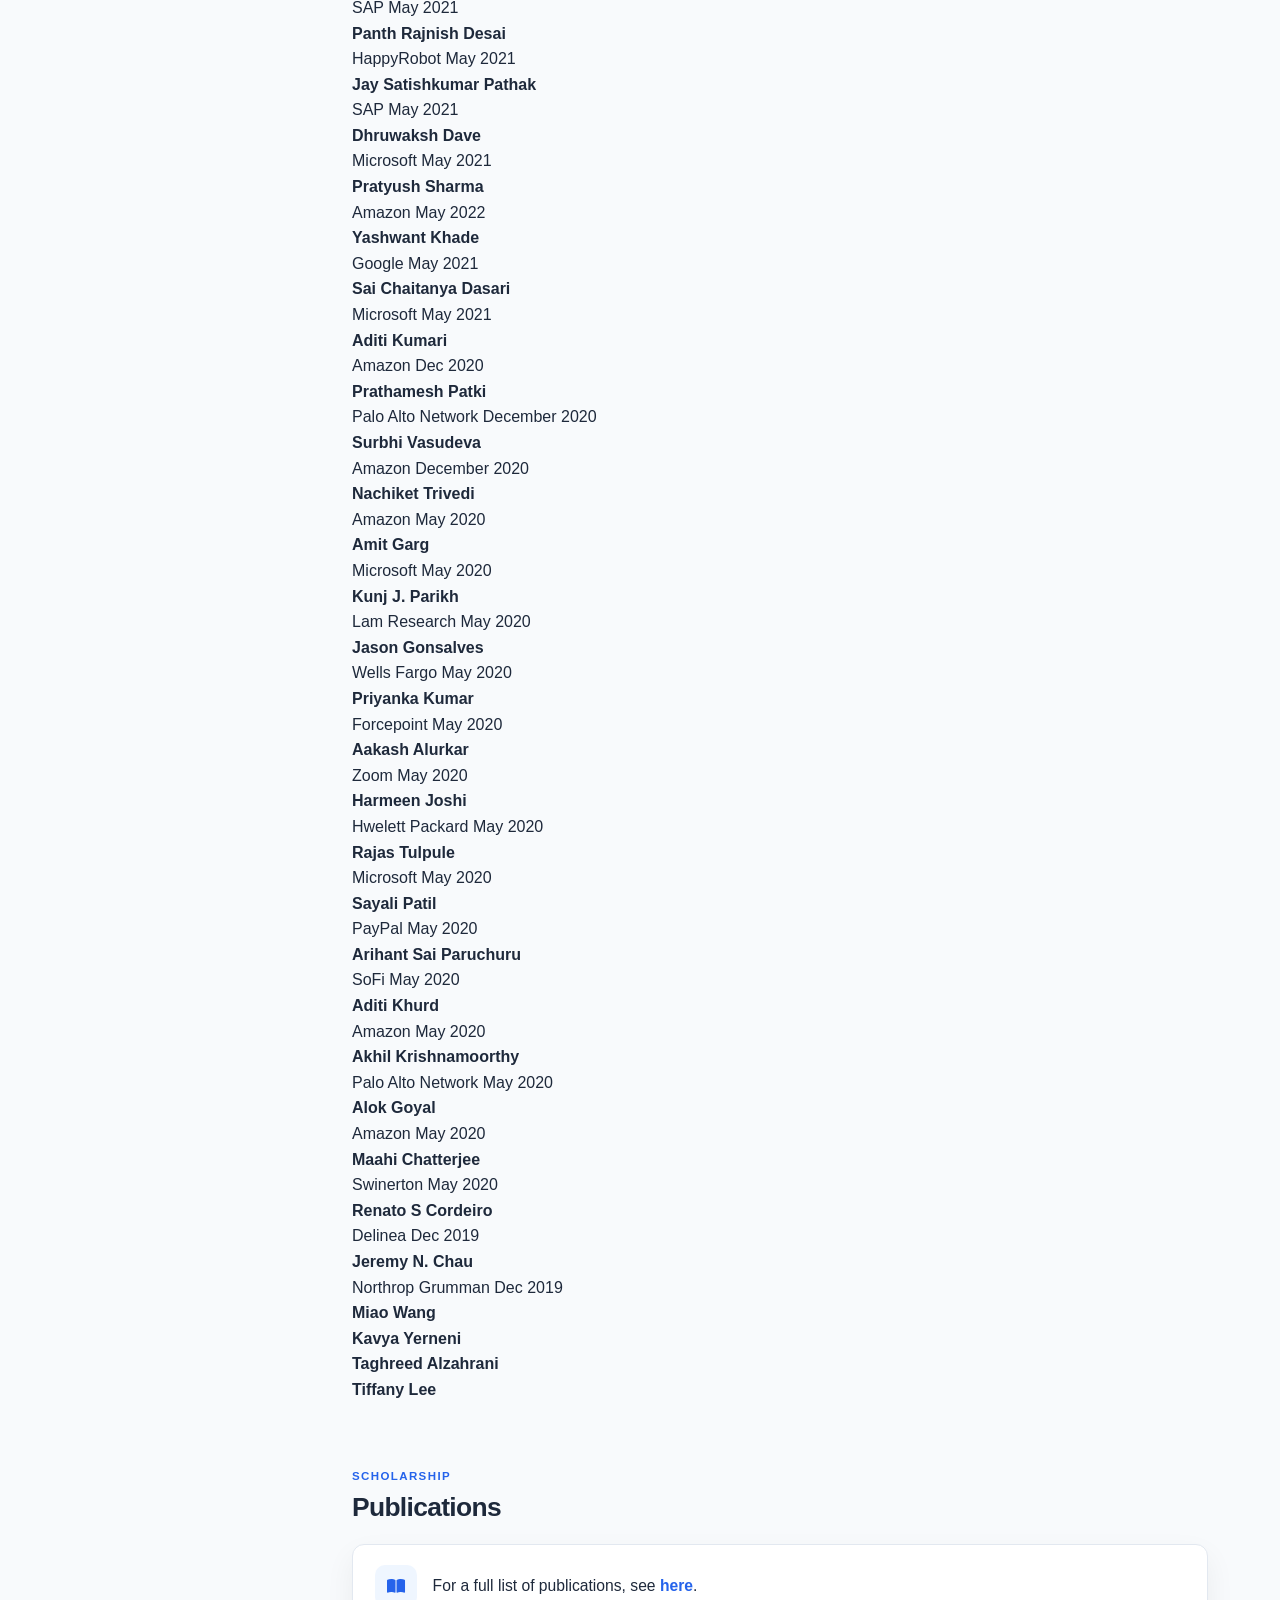
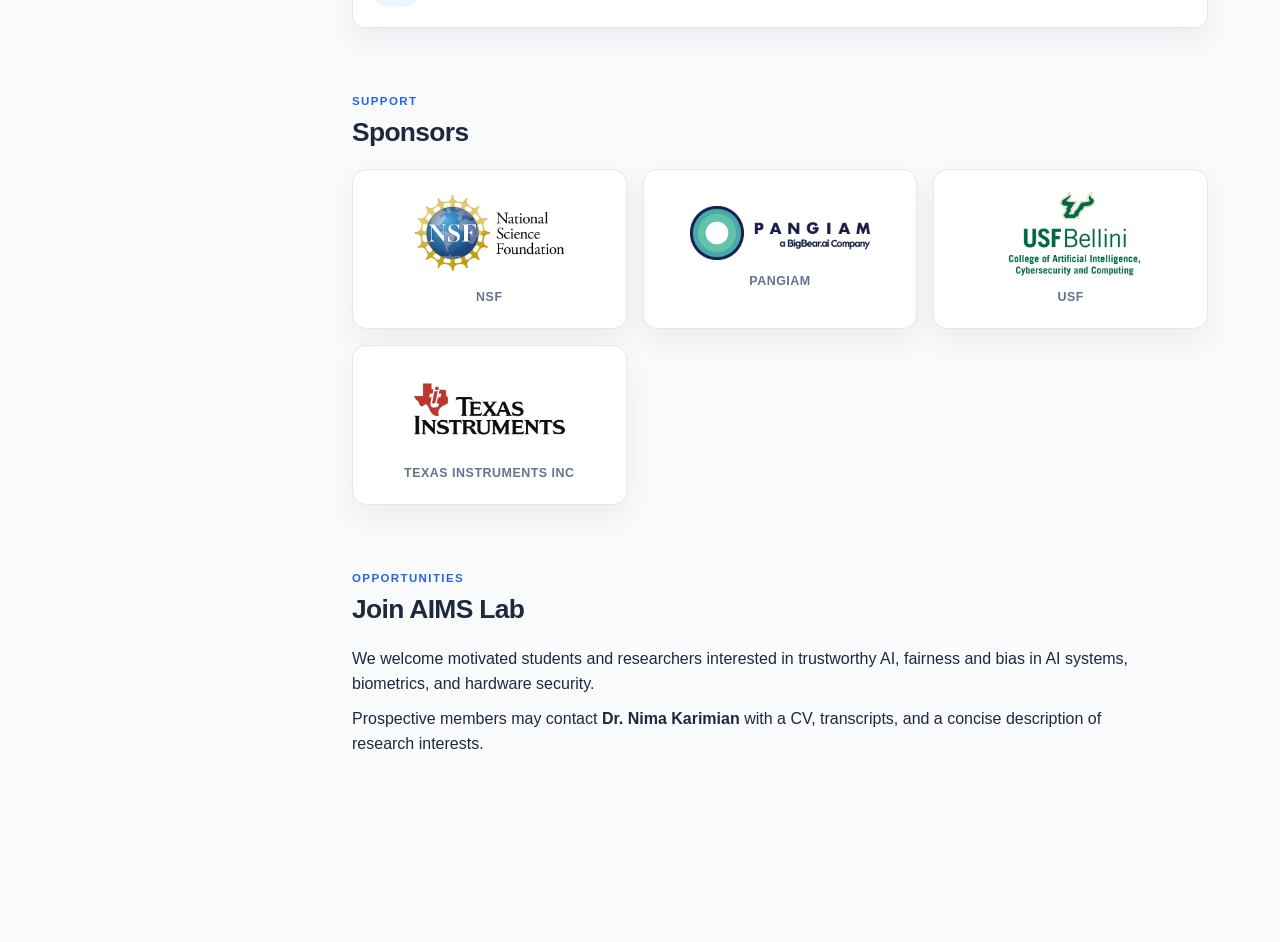
==== commit 0cebd5bd: "Update image source for Omid Ahmadieh" ====
--- a/index.html
+++ b/index.html
@@ -4,7 +4,7 @@
   <meta charset="UTF-8" />
   <meta name="viewport" content="width=device-width, initial-scale=1.0" />
   <title>AIMS Lab | Advanced Intelligence & Machine Safety Lab</title>
-  <meta name="description" content="AIMS Lab at the University of South Florida — research in trustworthy AI, AI fairness, biometrics, and hardware security." />
+  <meta name="description" content="AIMS Lab at the University of South Florida — research in trustworthy AI, Fairness and Bias in AI, biometrics, and AI for healthcare." />
   <link rel="canonical" href="https://aimsgroups.github.io/" />
   <link rel="stylesheet" href="style.css" />
   <link rel="stylesheet" href="https://cdnjs.cloudflare.com/ajax/libs/font-awesome/6.5.0/css/all.min.css" />
@@ -197,7 +197,7 @@
       <h3 class="subsection-title">Ph.D. Students</h3>
       <div class="team-grid phd-grid">
         <article class="profile-card student-profile-card">
-          <img src="assets/omid.jpg" alt="Omid Ahmadieh" class="member-photo" onerror="this.src='assets/placeholder.jpg'" />
+          <img src="assets/omid.png" alt="Omid Ahmadieh" class="member-photo" onerror="this.src='assets/placeholder.jpg'" />
           <div class="member-info">
             <h3>Omid Ahmadieh</h3>
             <p class="member-role">Ph.D. Student</p>
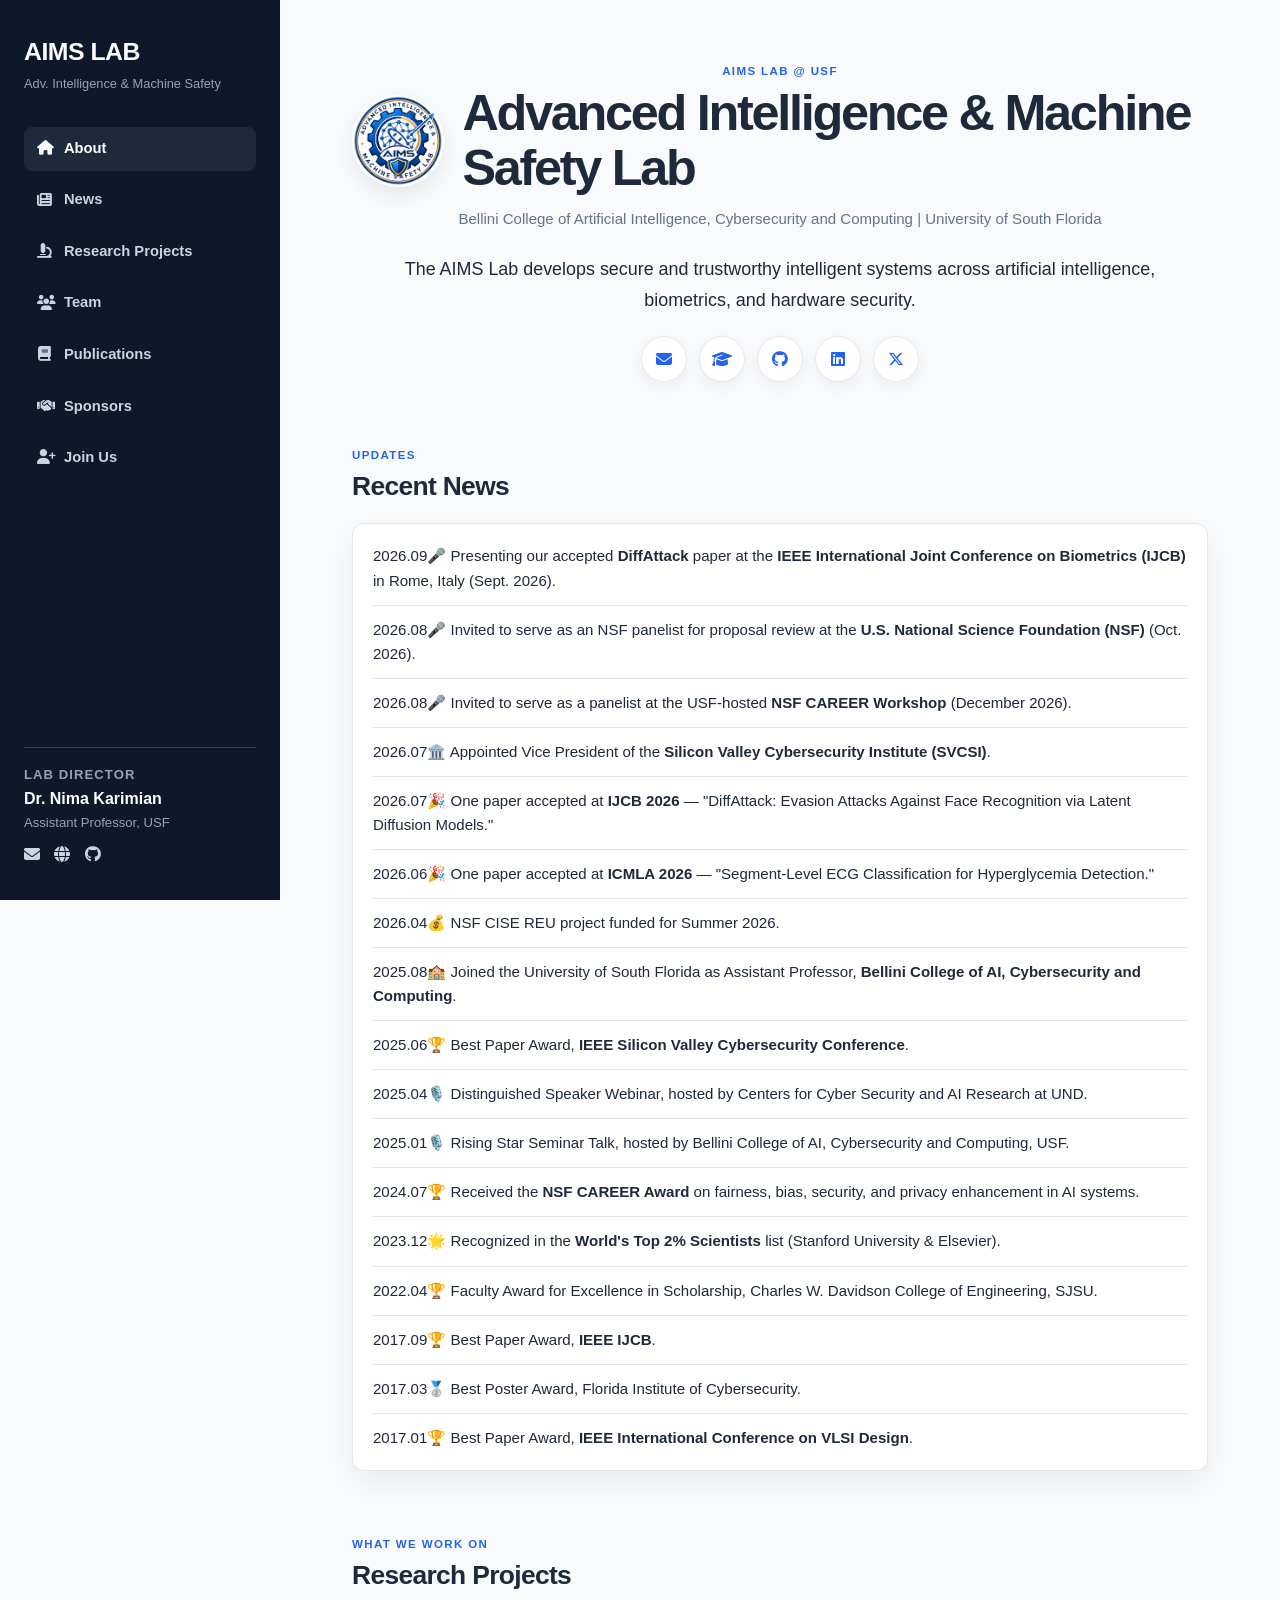
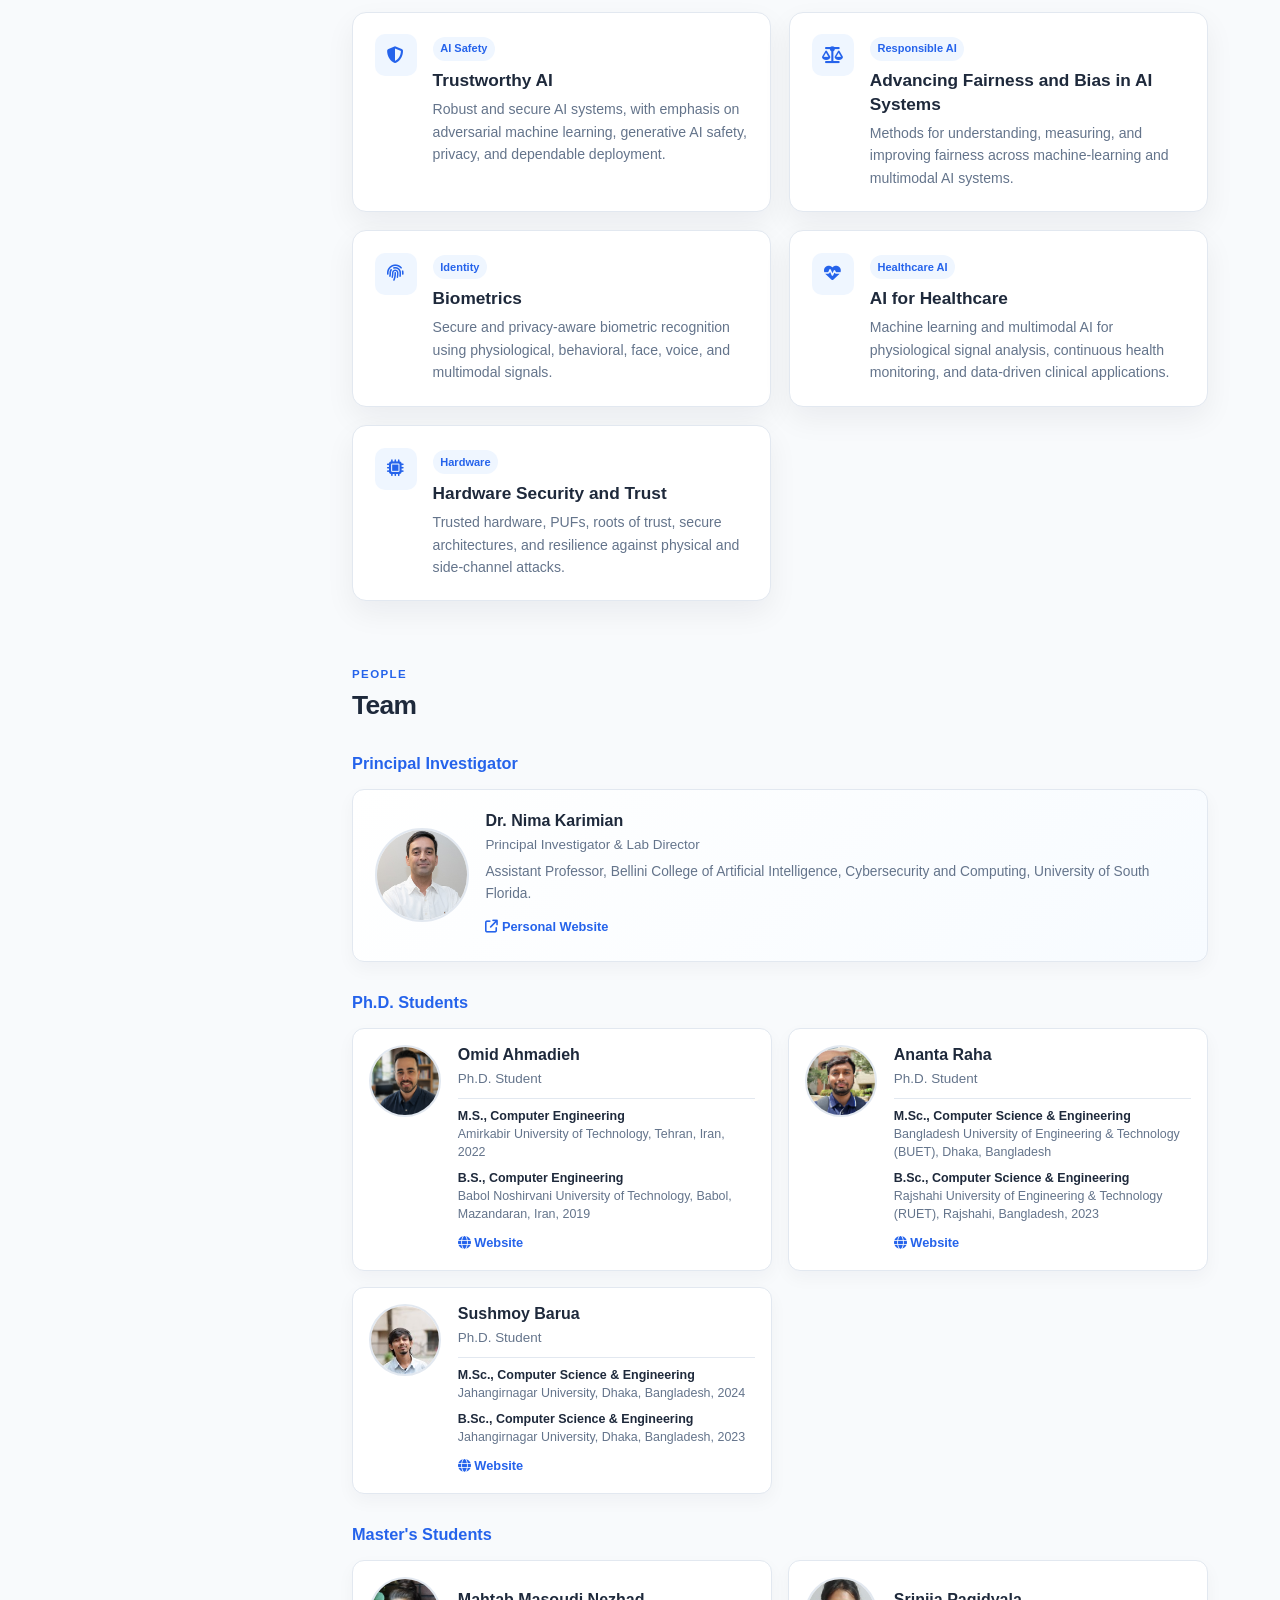
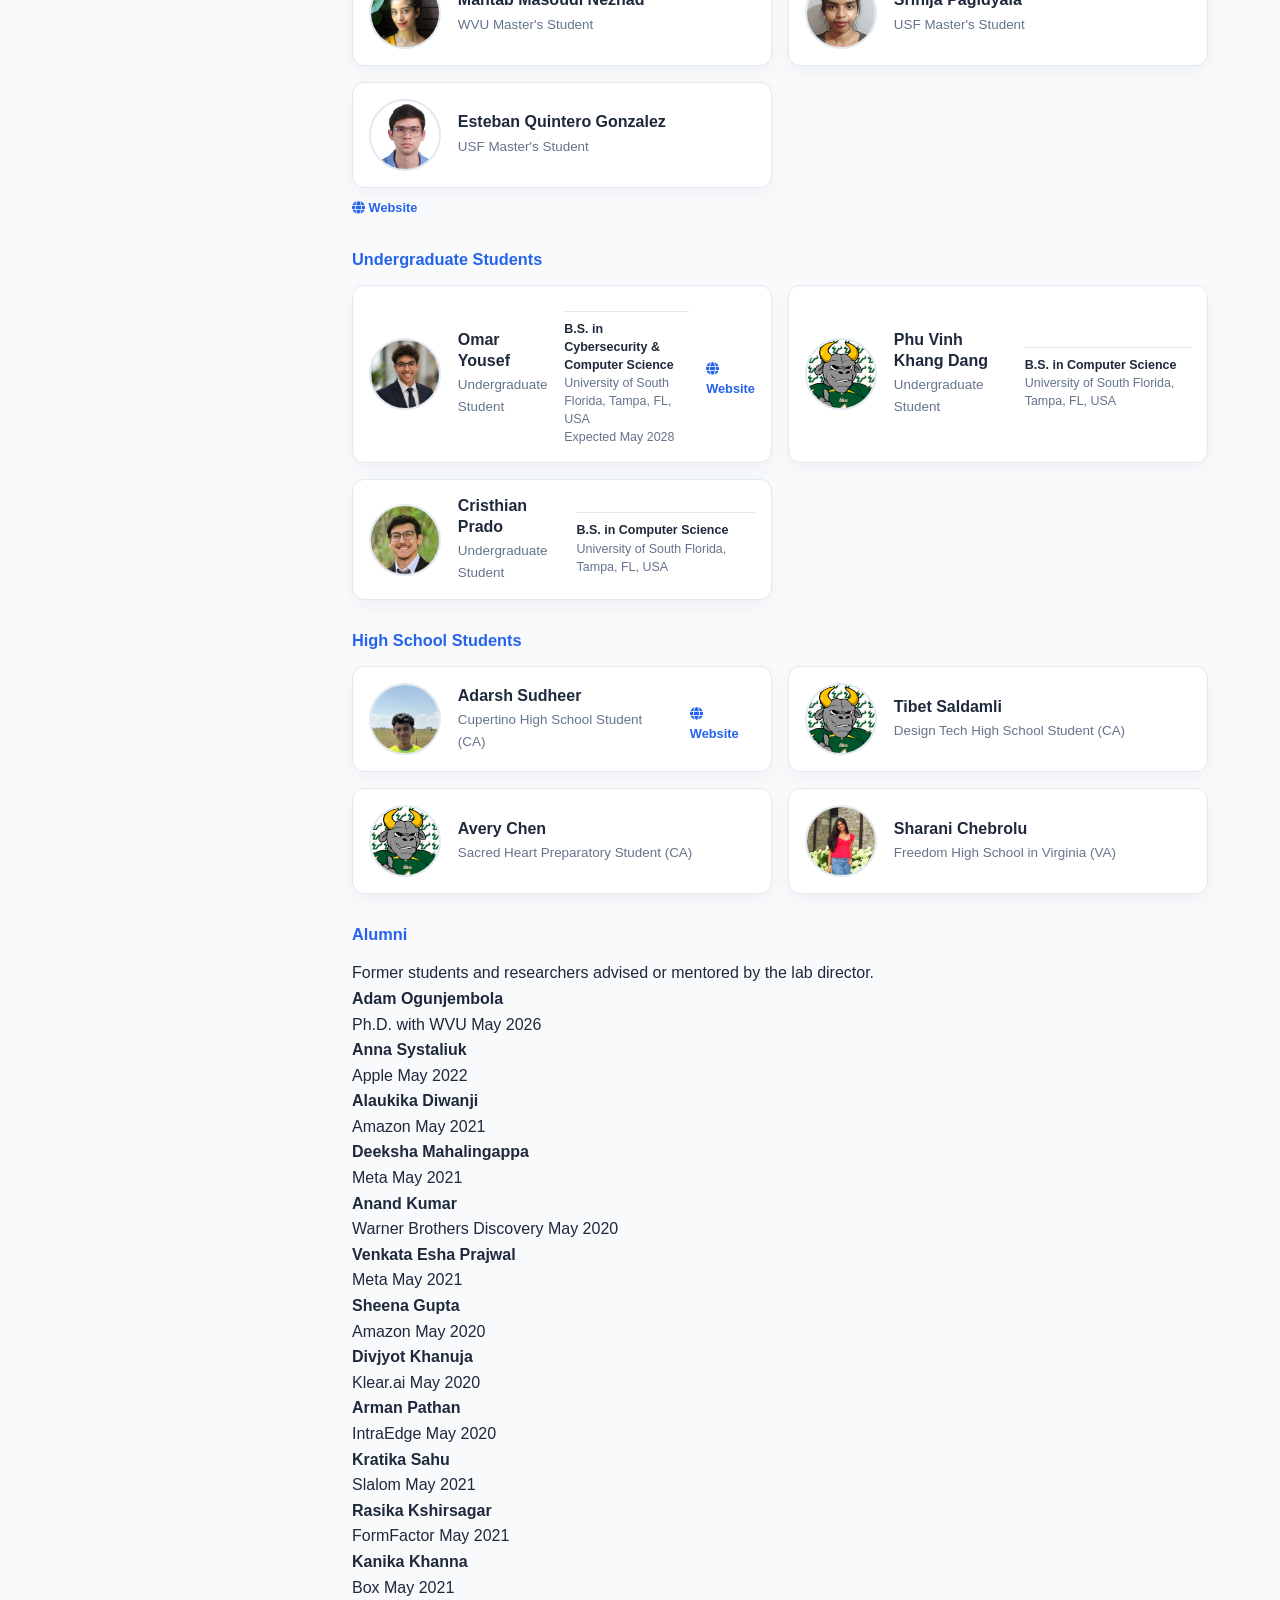
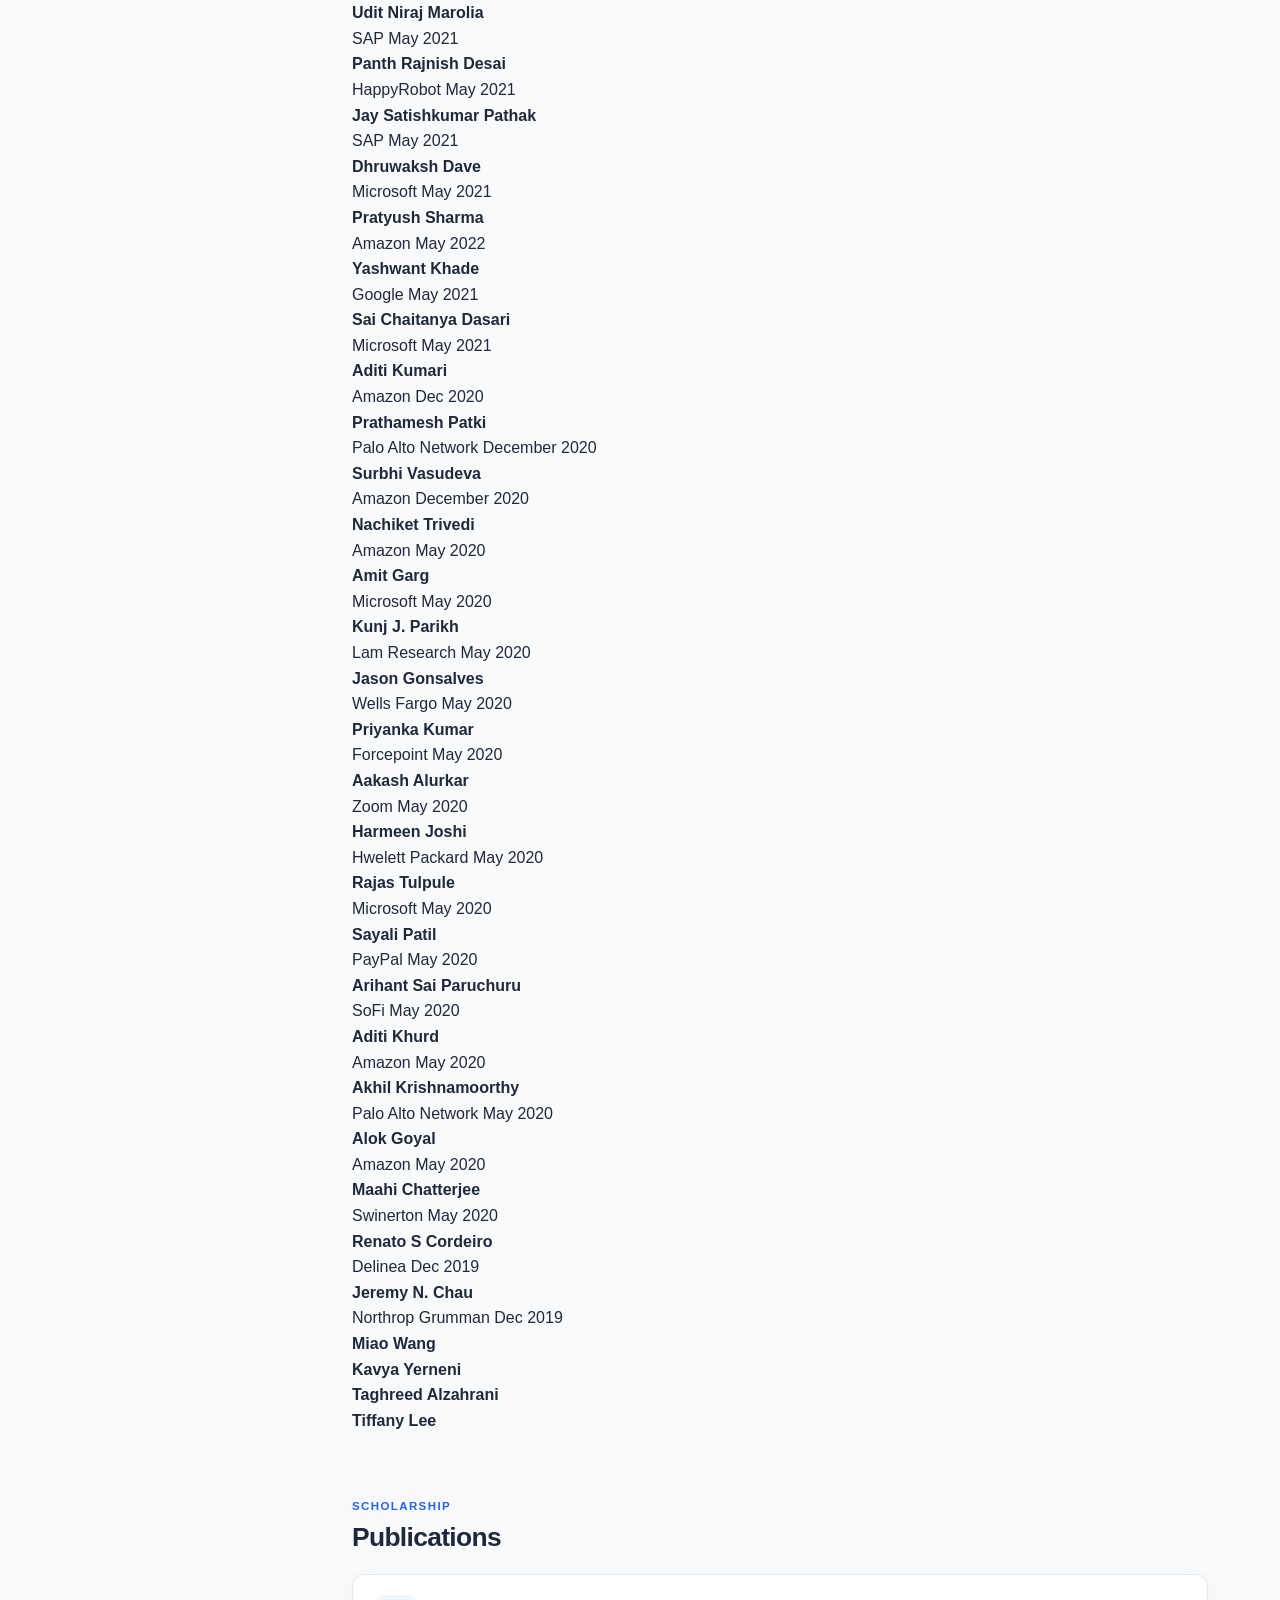
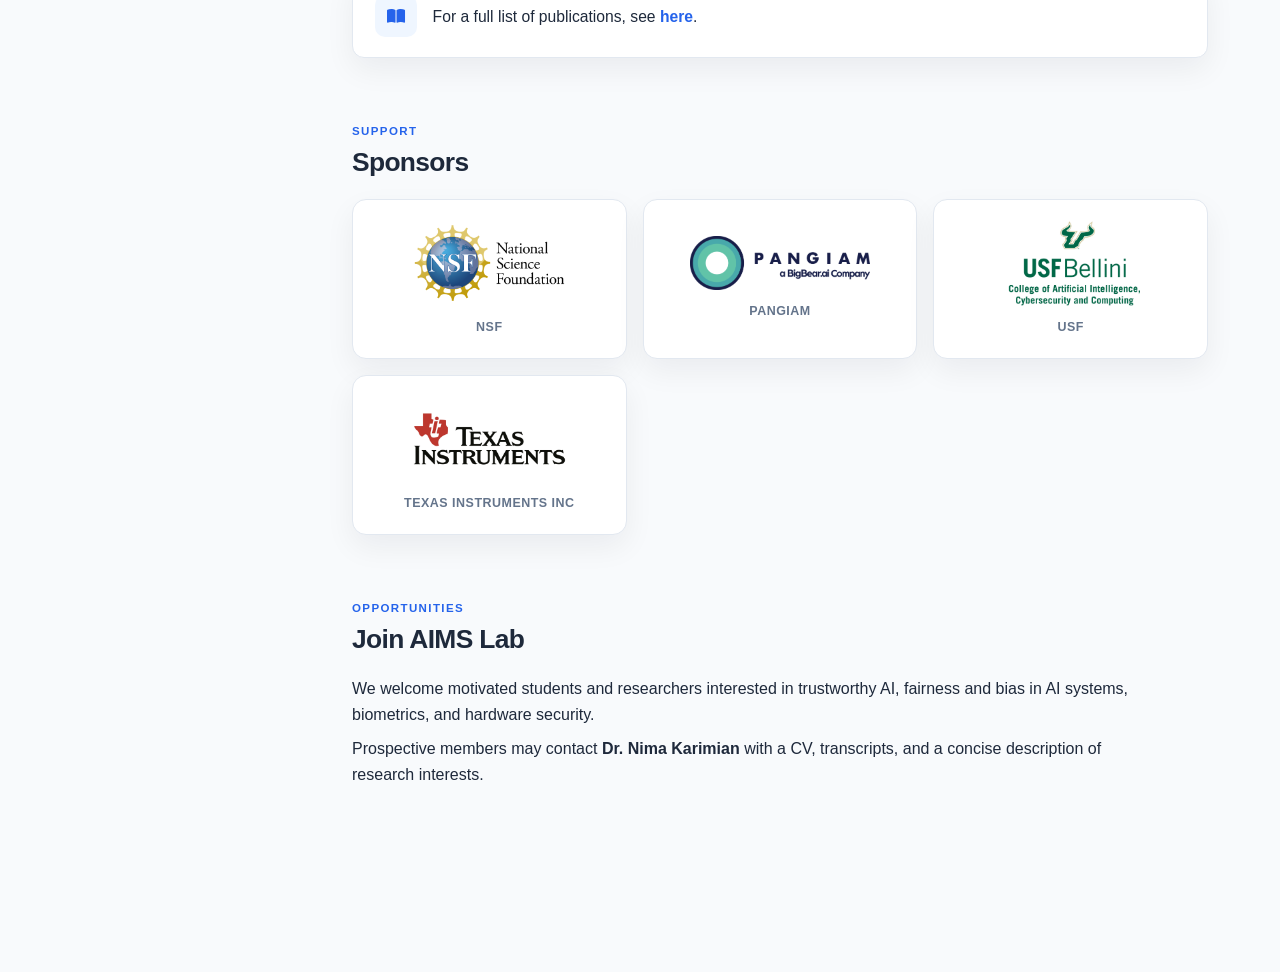
==== commit 12382f6a: "Add member links to Esteban's profile card" ====
--- a/index.html
+++ b/index.html
@@ -261,6 +261,12 @@
         <article class="profile-card">
           <img src="assets/esteban.jpg" alt="Esteban Quintero Gonzalez" class="member-photo" onerror="this.src='assets/placeholder.jpg'" />
           <div class="member-info"><h3>Esteban Quintero Gonzalez</h3><p class="member-role">USF Master's Student</p></div>
+          </div>
+            <div class="member-links">
+              <a href="https://equintero75.github.io/" target="_blank" rel="noopener" class="member-link">
+                <i class="fa-solid fa-globe"></i> Website
+              </a>
+            </div>
         </article>
       </div>
 
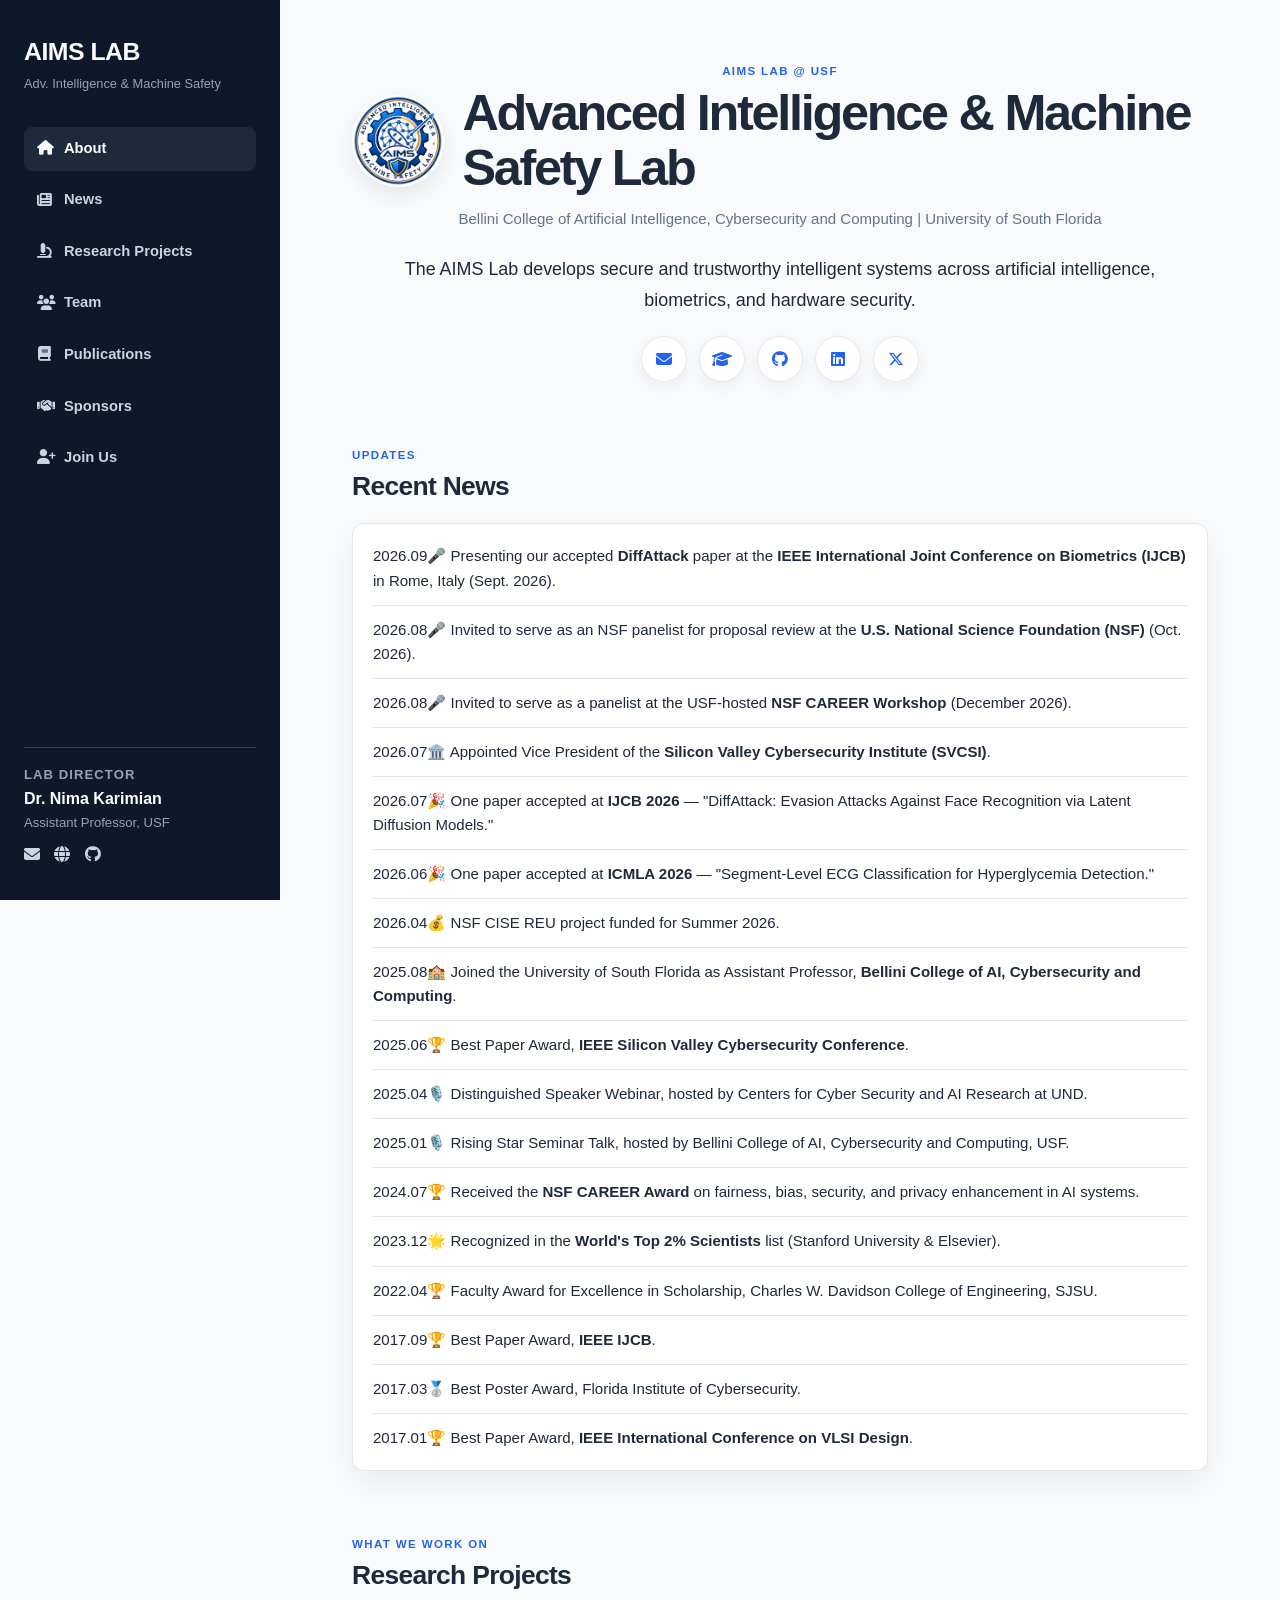
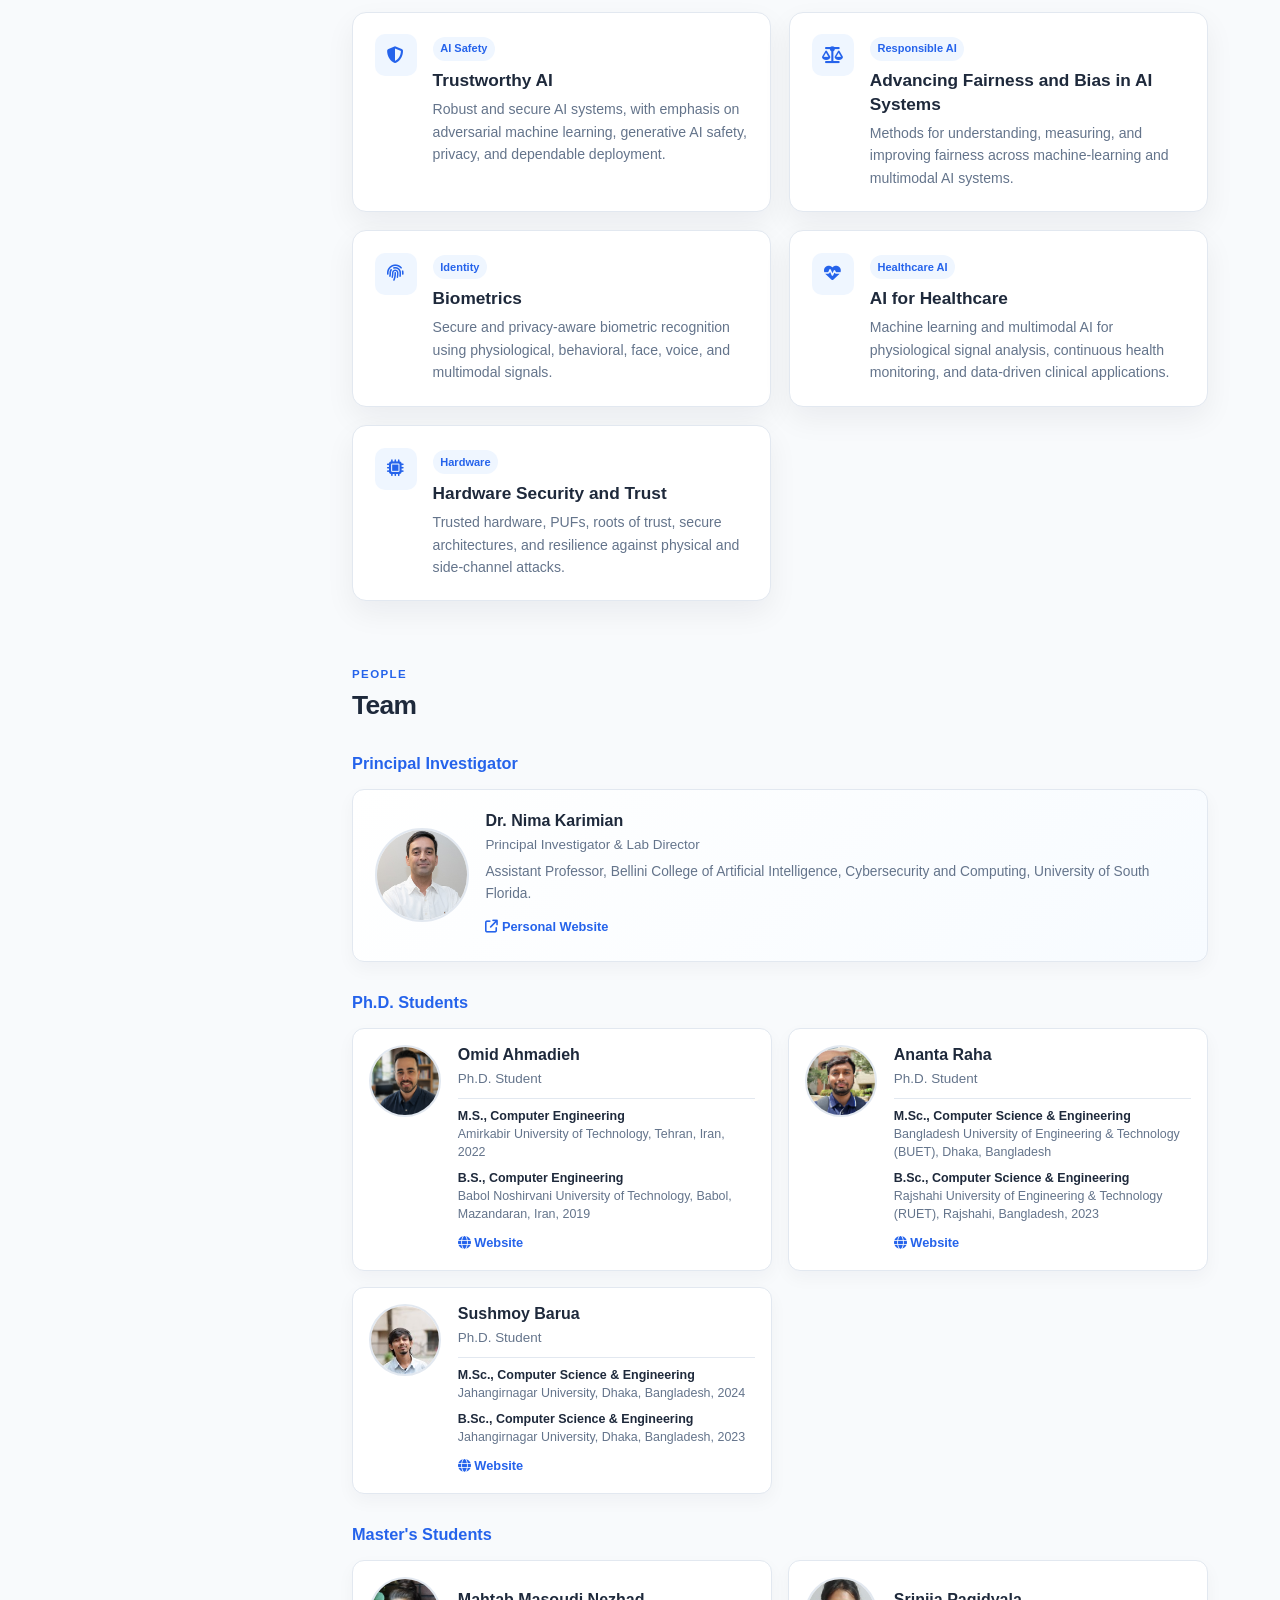
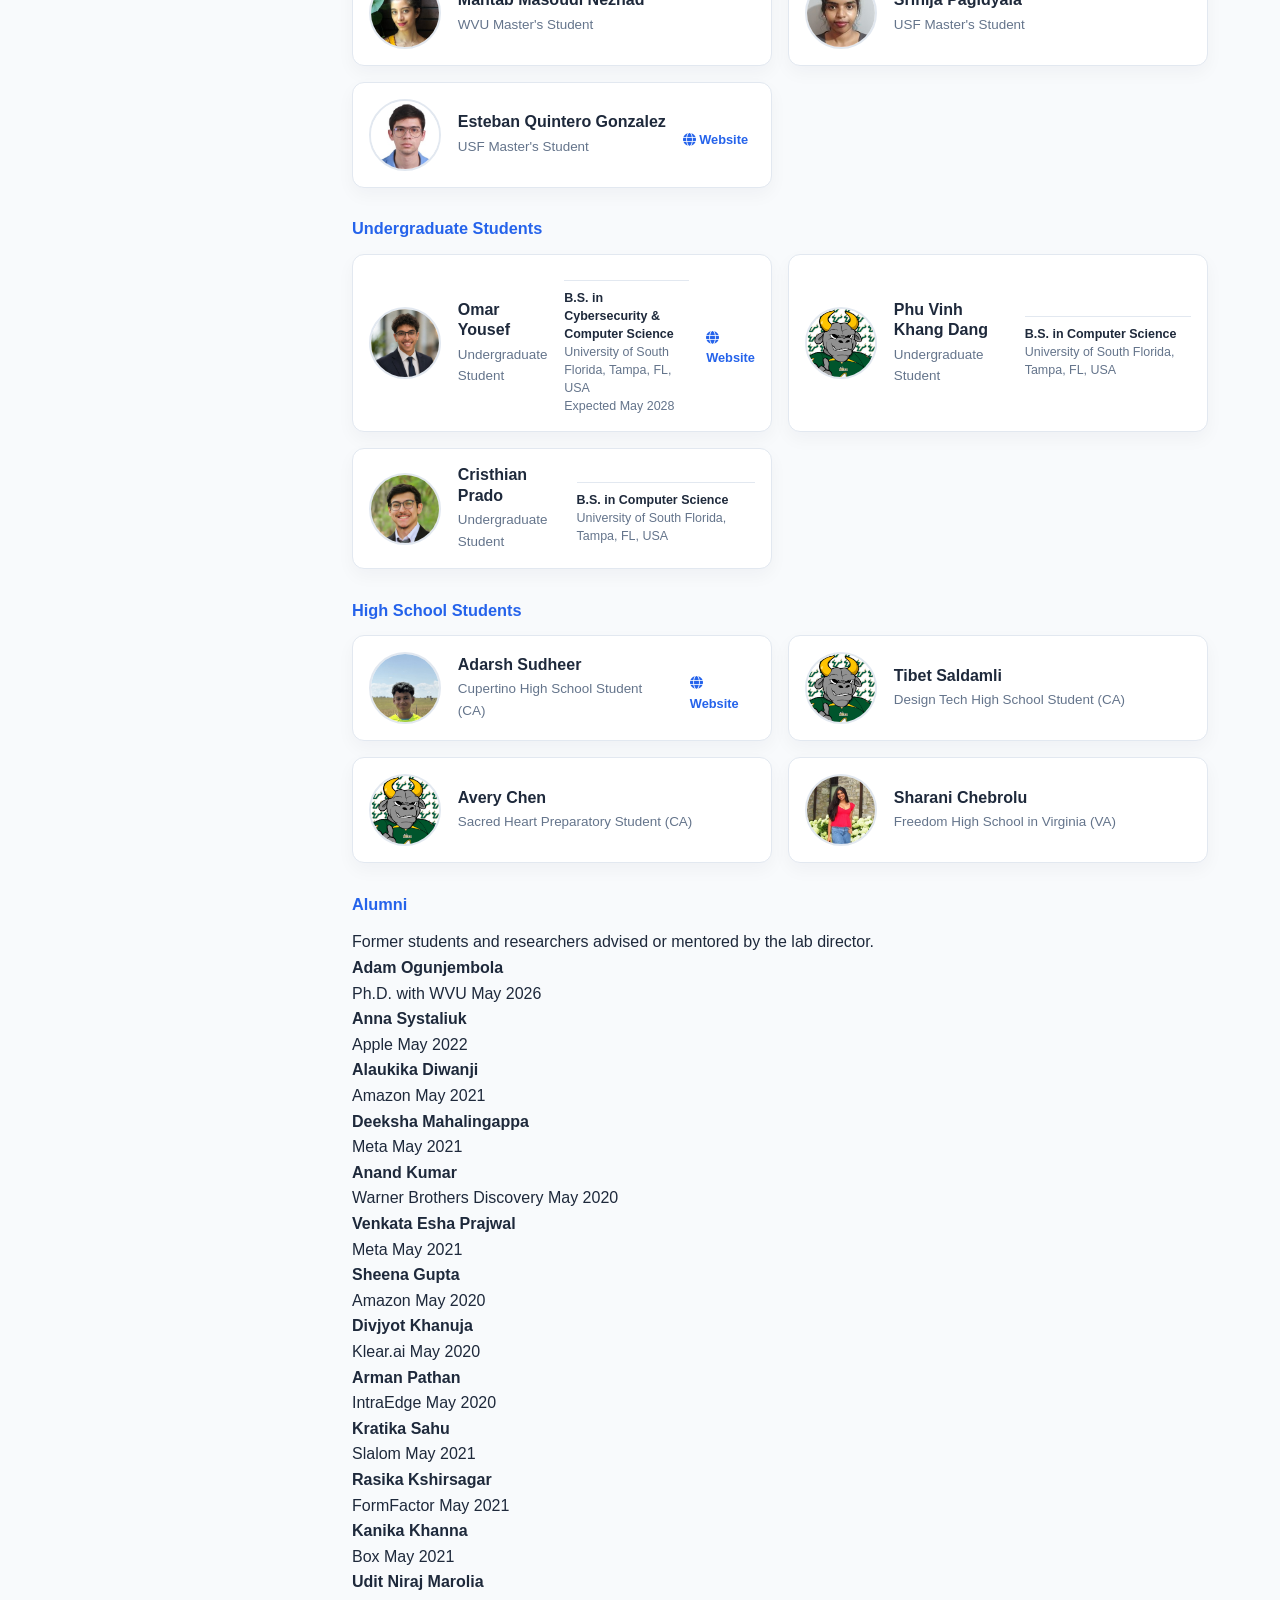
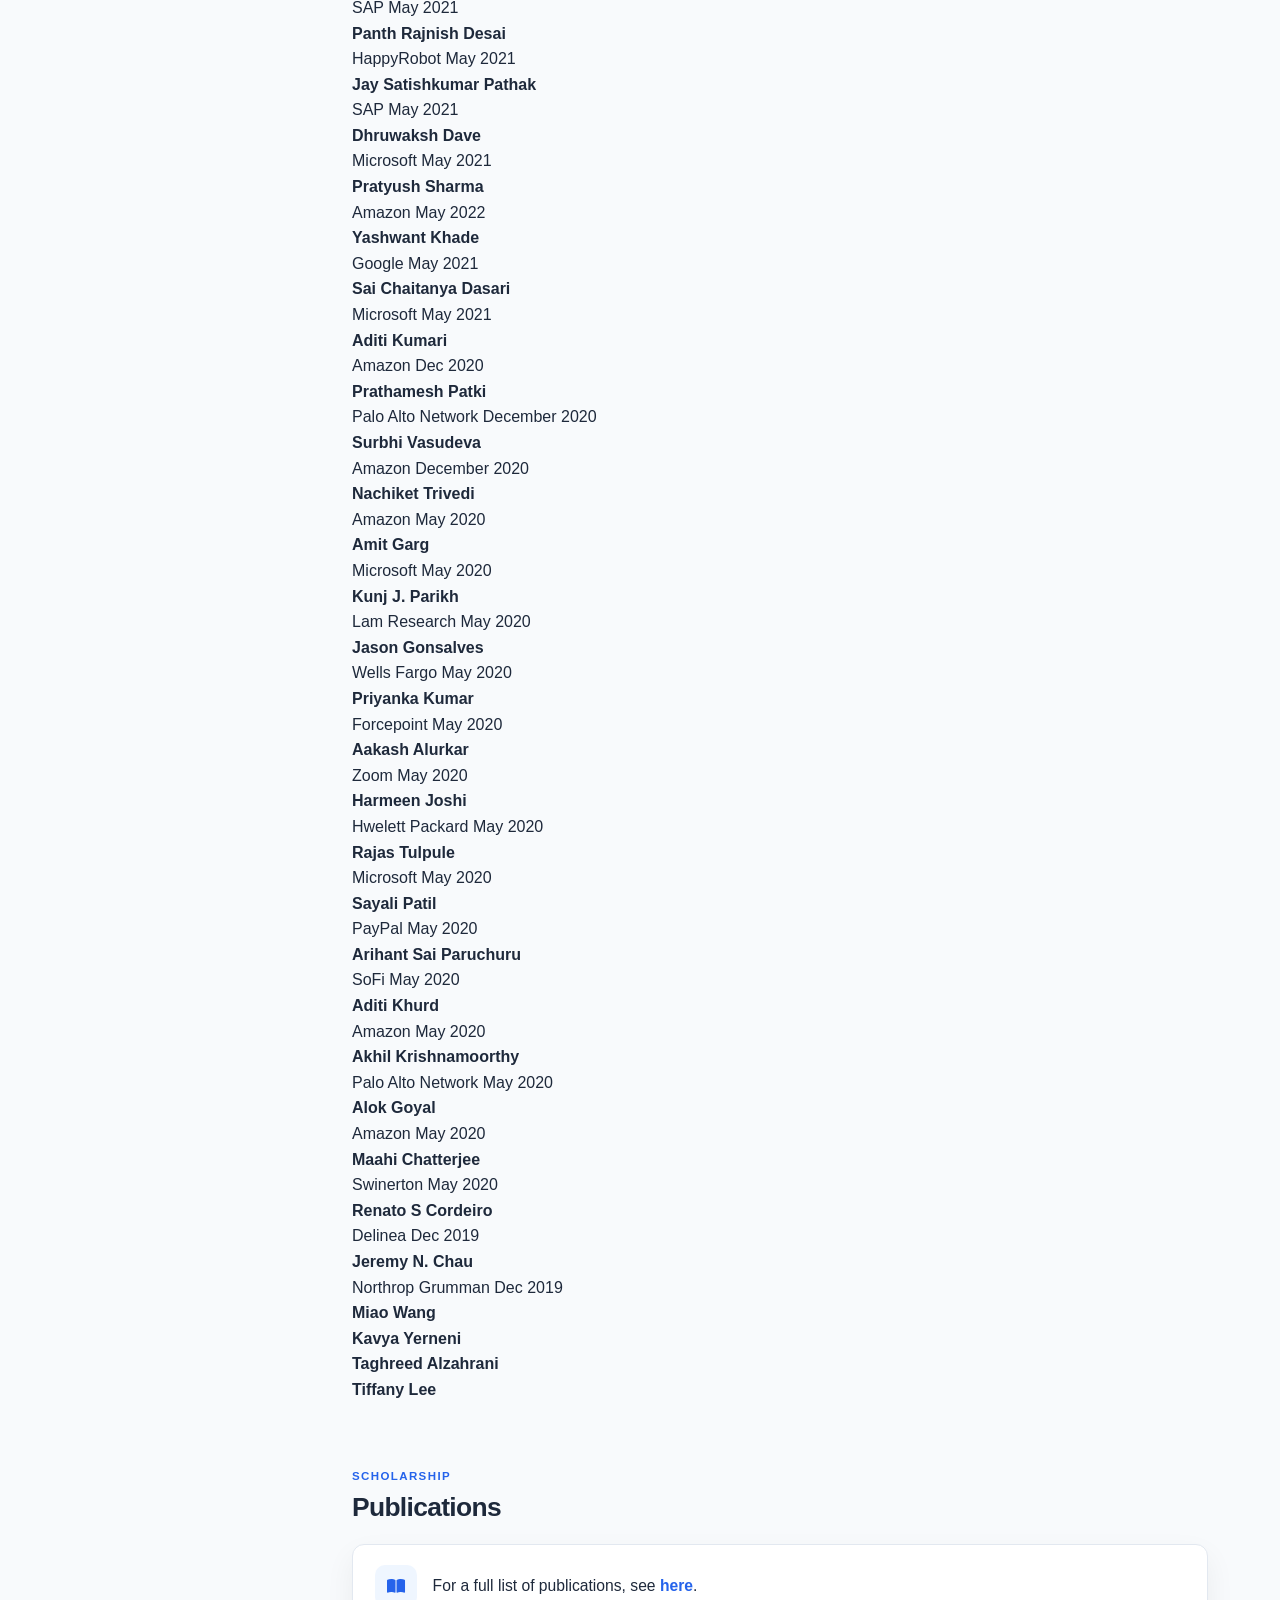
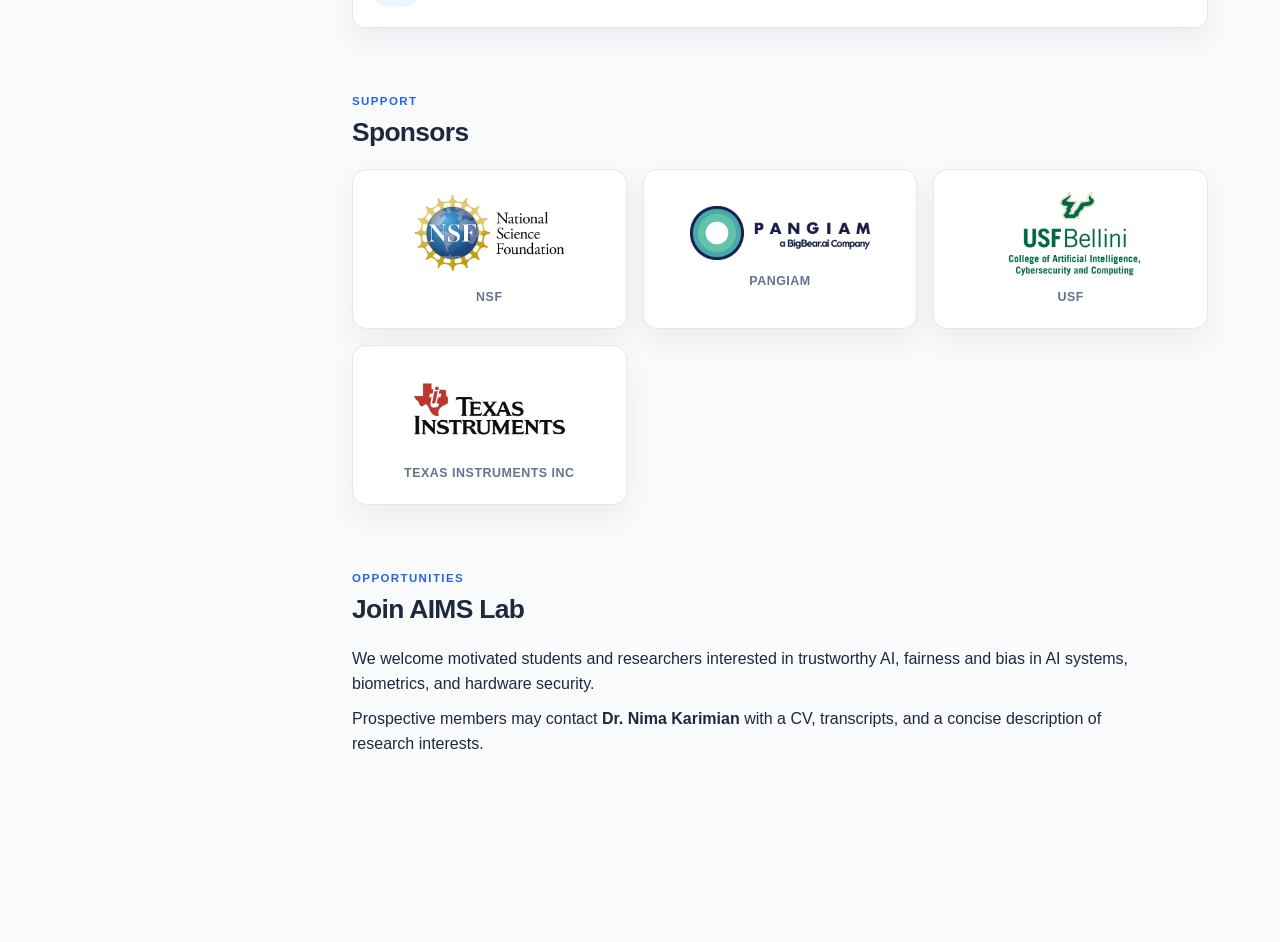
==== commit 329f1e98: "Update index.html" ====
--- a/index.html
+++ b/index.html
@@ -248,28 +248,61 @@
         </article>
       </div>
 
-      <h3 class="subsection-title">Master's Students</h3>
-      <div class="team-grid">
-        <article class="profile-card">
-          <img src="assets/mahtab.jpg" alt="Mahtab Masoudi Nezhad" class="member-photo" onerror="this.src='assets/placeholder.jpg'" />
-          <div class="member-info"><h3>Mahtab Masoudi Nezhad</h3><p class="member-role">WVU Master's Student</p></div>
-        </article>
-        <article class="profile-card">
-          <img src="assets/srinija.jpg" alt="Srinija Pagidyala" class="member-photo" onerror="this.src='assets/placeholder.jpg'" />
-          <div class="member-info"><h3>Srinija Pagidyala</h3><p class="member-role">USF Master's Student</p></div>
-        </article>
-        <article class="profile-card">
-          <img src="assets/esteban.jpg" alt="Esteban Quintero Gonzalez" class="member-photo" onerror="this.src='assets/placeholder.jpg'" />
-          <div class="member-info"><h3>Esteban Quintero Gonzalez</h3><p class="member-role">USF Master's Student</p></div>
-          </div>
-            <div class="member-links">
-              <a href="https://equintero75.github.io/" target="_blank" rel="noopener" class="member-link">
-                <i class="fa-solid fa-globe"></i> Website
-              </a>
-            </div>
-        </article>
-      </div>
-
+       <h3 class="subsection-title">Master's Students</h3>
+  
+  <div class="team-grid">
+    <article class="profile-card">
+      <img
+        src="assets/mahtab.jpg"
+        alt="Mahtab Masoudi Nezhad"
+        class="member-photo"
+        onerror="this.src='assets/placeholder.jpg'"
+      />
+      <div class="member-info">
+        <h3>Mahtab Masoudi Nezhad</h3>
+        <p class="member-role">WVU Master's Student</p>
+      </div>
+    </article>
+  
+    <article class="profile-card">
+      <img
+        src="assets/srinija.jpg"
+        alt="Srinija Pagidyala"
+        class="member-photo"
+        onerror="this.src='assets/placeholder.jpg'"
+      />
+      <div class="member-info">
+        <h3>Srinija Pagidyala</h3>
+        <p class="member-role">USF Master's Student</p>
+      </div>
+    </article>
+  
+    <article class="profile-card">
+      <img
+        src="assets/esteban.jpg"
+        alt="Esteban Quintero Gonzalez"
+        class="member-photo"
+        onerror="this.src='assets/placeholder.jpg'"
+      />
+  
+      <div class="member-info">
+        <h3>Esteban Quintero Gonzalez</h3>
+        <p class="member-role">USF Master's Student</p>
+      </div>
+  
+      <div class="member-links">
+        <a
+          href="https://equintero75.github.io/"
+          target="_blank"
+          rel="noopener"
+          class="member-link"
+        >
+          <i class="fa-solid fa-globe"></i> Website
+        </a>
+      </div>
+    </article>
+  </div>
+  
 
      <h3 class="subsection-title">Undergraduate Students</h3>
       <div class="team-grid">
